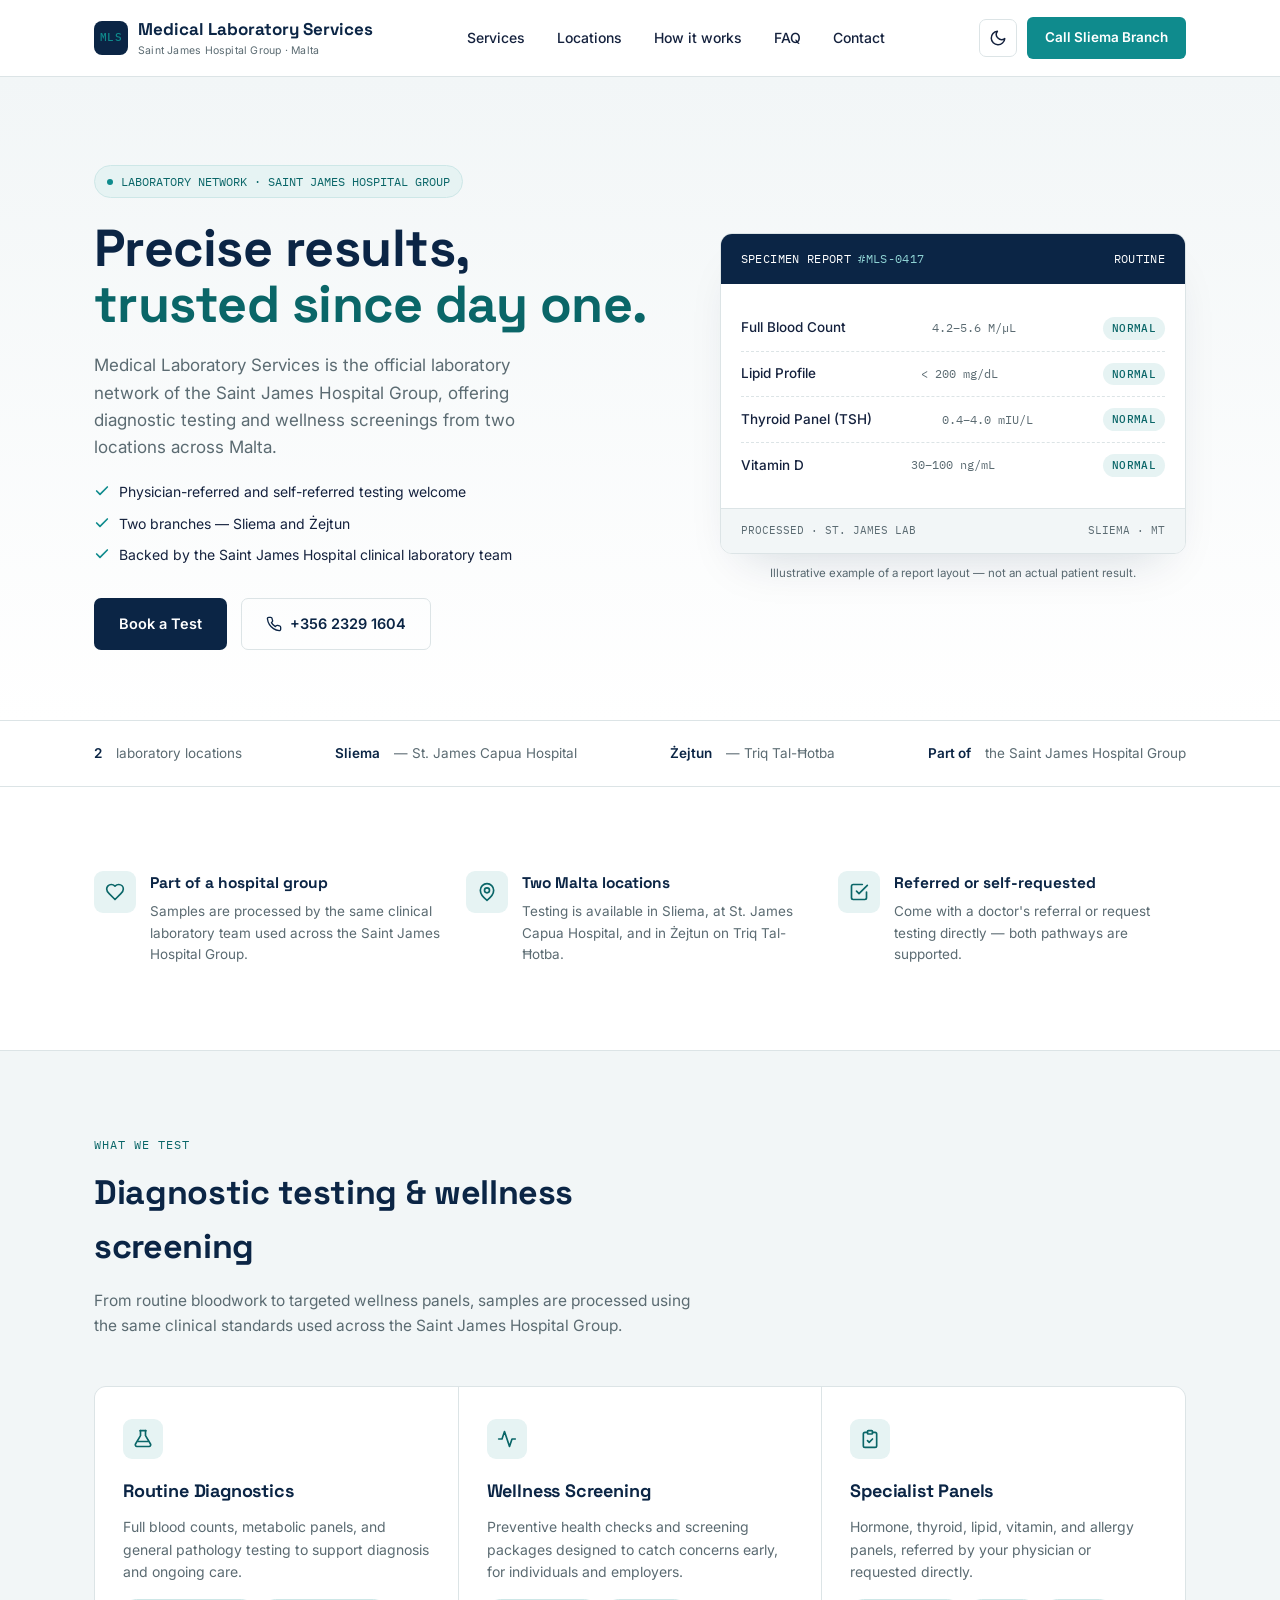
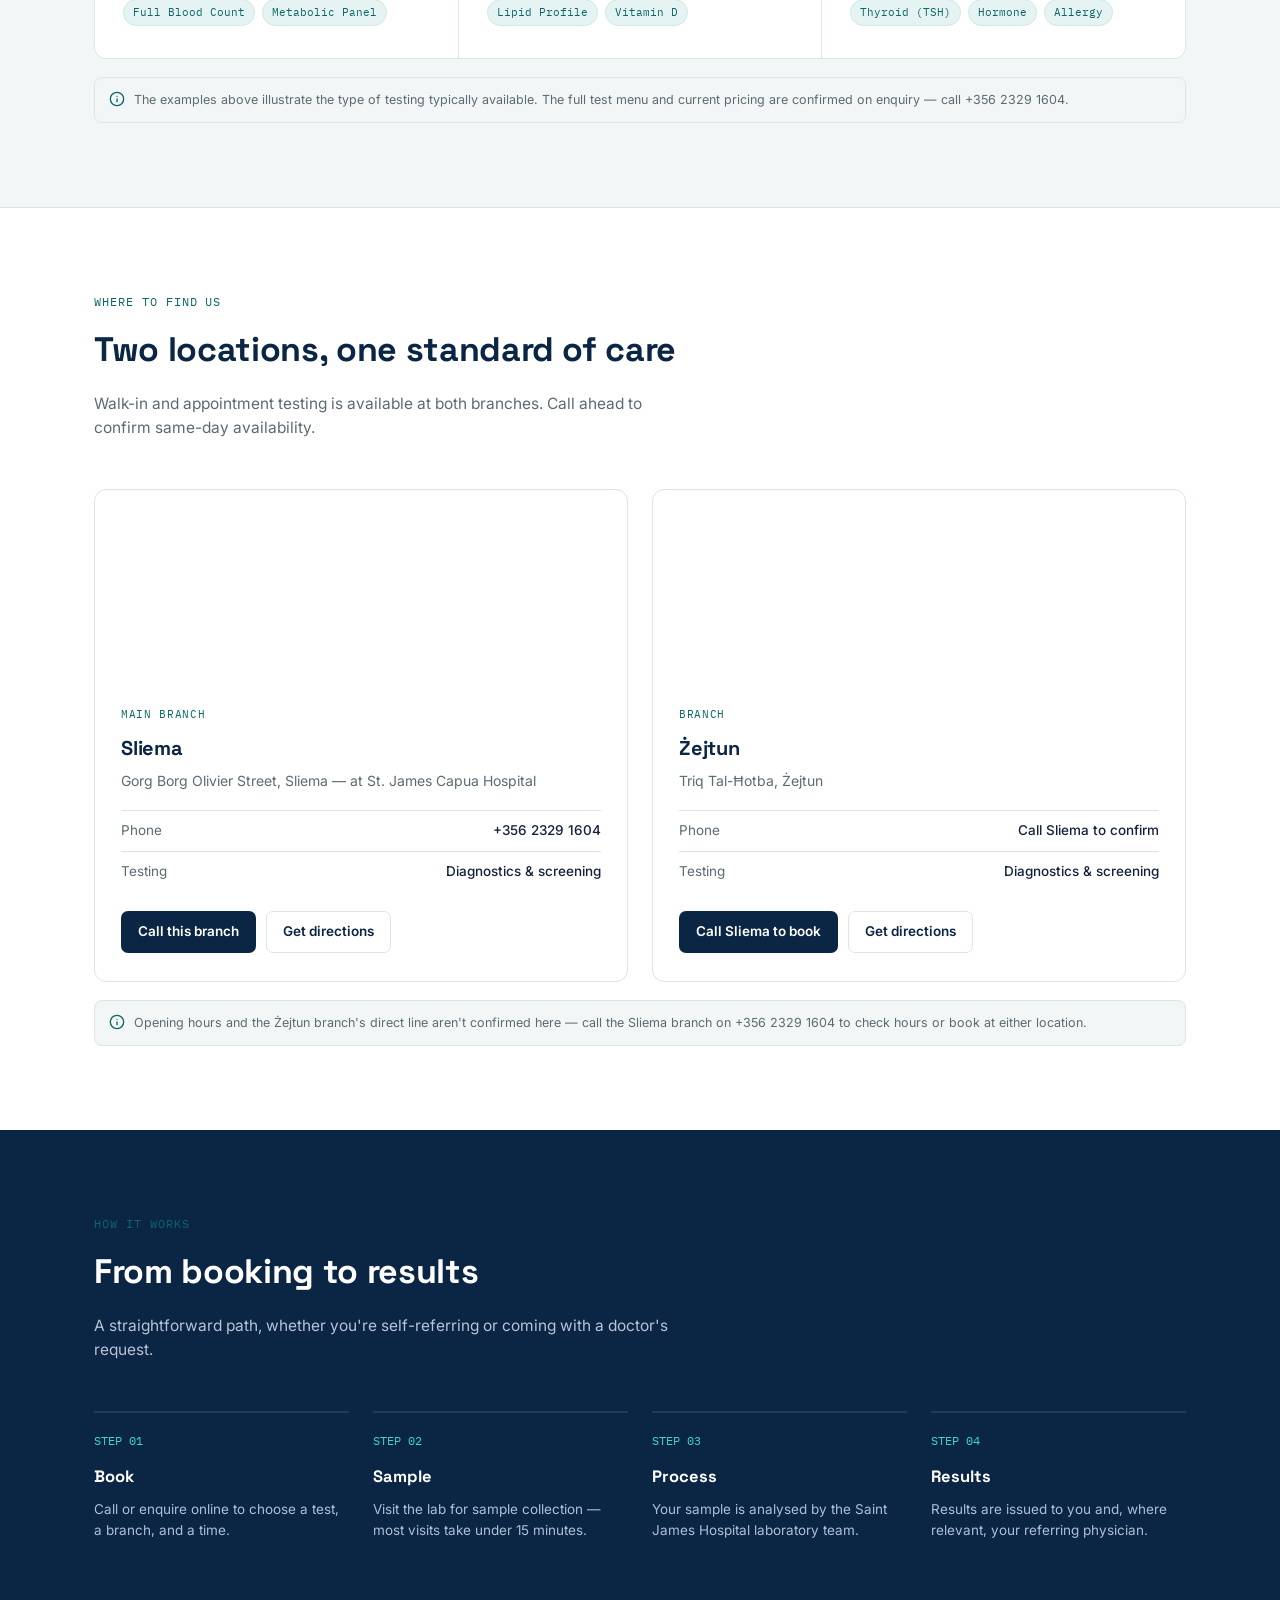
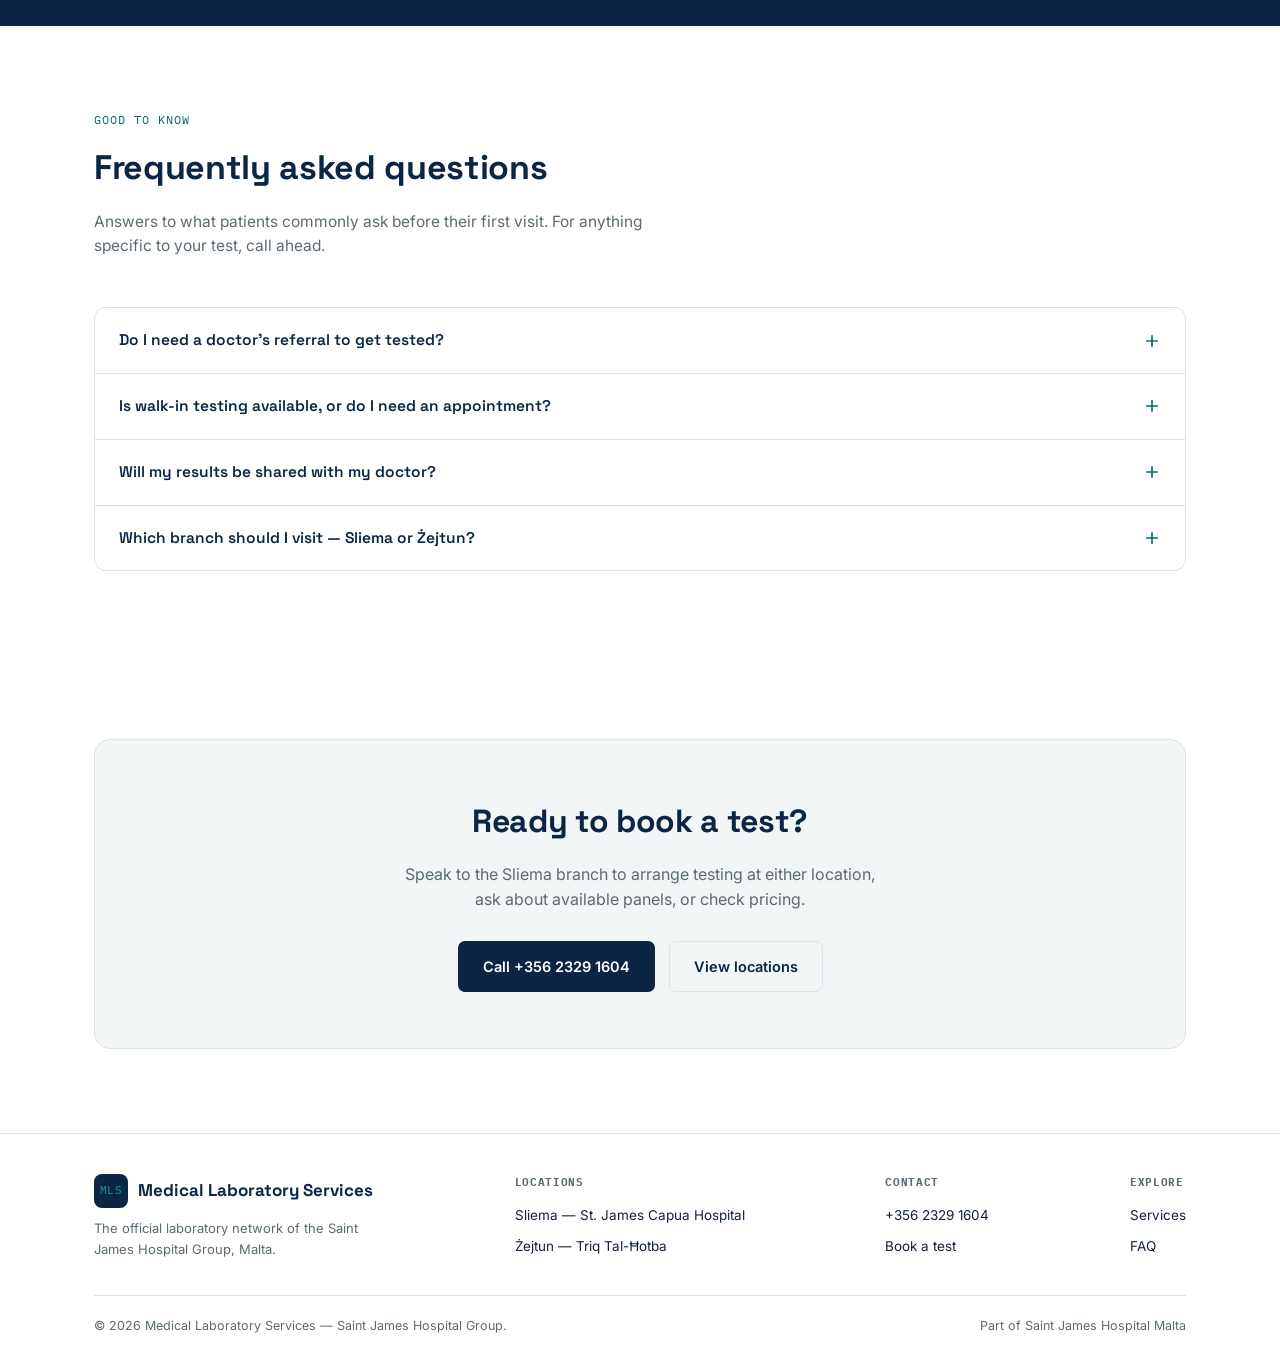
==== medical_laboratory_services.html @ d3aeb289 "Add upgraded Medical Laboratory Services website Builds on the provided design with working mobile n" ====
<!DOCTYPE html>
<html lang="en">
<head>
<meta charset="UTF-8">
<meta name="viewport" content="width=device-width, initial-scale=1.0">
<title>Medical Laboratory Services | Saint James Hospital Group, Malta</title>
<meta name="description" content="Medical Laboratory Services is the official laboratory network of the Saint James Hospital Group, offering diagnostic testing and wellness screening in Sliema and Żejtun, Malta.">
<meta name="theme-color" content="#0B2545" media="(prefers-color-scheme: light)">
<meta name="theme-color" content="#0B1220" media="(prefers-color-scheme: dark)">
<meta property="og:type" content="website">
<meta property="og:site_name" content="Medical Laboratory Services">
<meta property="og:title" content="Medical Laboratory Services | Saint James Hospital Group, Malta">
<meta property="og:description" content="Diagnostic testing and wellness screening from two locations across Malta — Sliema and Żejtun.">
<meta property="og:locale" content="en_MT">
<link rel="icon" href="data:image/svg+xml,%3Csvg xmlns='http://www.w3.org/2000/svg' viewBox='0 0 34 34'%3E%3Crect width='34' height='34' rx='8' fill='%230B2545'/%3E%3Ctext x='17' y='22' font-family='monospace' font-size='11' fill='%230F8B8D' text-anchor='middle'%3EMLS%3C/text%3E%3C/svg%3E">
<link rel="preconnect" href="https://fonts.googleapis.com">
<link rel="preconnect" href="https://fonts.gstatic.com" crossorigin>
<link href="https://fonts.googleapis.com/css2?family=Space+Grotesk:wght@400;500;600;700&family=Inter:wght@400;500;600&family=IBM+Plex+Mono:wght@400;500&display=swap" rel="stylesheet">
<script type="application/ld+json">
{
  "@context": "https://schema.org",
  "@type": "MedicalOrganization",
  "name": "Medical Laboratory Services",
  "parentOrganization": {
    "@type": "Hospital",
    "name": "Saint James Hospital Group"
  },
  "areaServed": "Malta",
  "department": [
    {
      "@type": "MedicalOrganization",
      "name": "Medical Laboratory Services — Sliema",
      "telephone": "+356 2329 1604",
      "address": {
        "@type": "PostalAddress",
        "streetAddress": "Gorg Borg Olivier Street",
        "addressLocality": "Sliema",
        "addressCountry": "MT"
      }
    },
    {
      "@type": "MedicalOrganization",
      "name": "Medical Laboratory Services — Żejtun",
      "address": {
        "@type": "PostalAddress",
        "streetAddress": "Triq Tal-Ħotba",
        "addressLocality": "Żejtun",
        "addressCountry": "MT"
      }
    }
  ]
}
</script>
<style>
  :root{
    --navy-bg:#0B2545;
    --on-navy:#FFFFFF;
    --heading:#0B2545;
    --ink:#14213D;
    --teal:#0F8B8D;
    --teal-dark:#0A6668;
    --paper:#FFFFFF;
    --mist:#F2F6F7;
    --line:#DCE4E6;
    --muted:#5B6B72;
    --chip-bg:#E6F3F3;
    --chip-border:#CDE7E7;
    --shadow:0 24px 48px -24px rgba(11,37,69,0.18);
  }
  @media (prefers-color-scheme: dark){
    :root:not([data-theme="light"]){
      --heading:#EAF2FF;
      --ink:#DCE6F2;
      --paper:#0B1220;
      --mist:#101A2C;
      --line:#243252;
      --muted:#96A8C4;
      --teal:#3FD6D0;
      --teal-dark:#6BE6E1;
      --chip-bg:#13293A;
      --chip-border:#1E4351;
      --shadow:0 24px 48px -24px rgba(0,0,0,0.6);
    }
  }
  :root[data-theme="dark"]{
    --heading:#EAF2FF;
    --ink:#DCE6F2;
    --paper:#0B1220;
    --mist:#101A2C;
    --line:#243252;
    --muted:#96A8C4;
    --teal:#3FD6D0;
    --teal-dark:#6BE6E1;
    --chip-bg:#13293A;
    --chip-border:#1E4351;
    --shadow:0 24px 48px -24px rgba(0,0,0,0.6);
  }
  :root[data-theme="light"]{
    --heading:#0B2545;
    --ink:#14213D;
    --paper:#FFFFFF;
    --mist:#F2F6F7;
    --line:#DCE4E6;
    --muted:#5B6B72;
    --chip-bg:#E6F3F3;
    --chip-border:#CDE7E7;
    --shadow:0 24px 48px -24px rgba(11,37,69,0.18);
  }
  *{box-sizing:border-box; margin:0; padding:0;}
  html{scroll-behavior:smooth;}
  body{
    font-family:'Inter', sans-serif;
    color:var(--ink);
    background:var(--paper);
    line-height:1.6;
    -webkit-font-smoothing:antialiased;
    transition:background 0.25s ease, color 0.25s ease;
  }
  h1,h2,h3{
    font-family:'Space Grotesk', sans-serif;
    color:var(--heading);
    letter-spacing:-0.01em;
  }
  .mono{ font-family:'IBM Plex Mono', monospace; }
  a{color:inherit; text-decoration:none;}
  .wrap{max-width:1140px; margin:0 auto; padding:0 24px;}
  svg{display:block;}

  .skip-link{
    position:absolute; left:12px; top:-60px;
    background:var(--navy-bg); color:#fff;
    padding:10px 16px; border-radius:6px; font-size:13.5px; font-weight:600;
    z-index:100; transition:top 0.2s ease;
  }
  .skip-link:focus{ top:12px; }

  a:focus-visible, button:focus-visible, summary:focus-visible{
    outline:2px solid var(--teal);
    outline-offset:3px;
  }

  /* ---------- HEADER ---------- */
  header{
    position:sticky; top:0; z-index:50;
    background:rgba(255,255,255,0.92);
    backdrop-filter:blur(8px);
    border-bottom:1px solid var(--line);
  }
  :root[data-theme="dark"] header{ background:rgba(11,18,32,0.86); }
  @media (prefers-color-scheme: dark){
    :root:not([data-theme="light"]) header{ background:rgba(11,18,32,0.86); }
  }
  .nav{
    display:flex; align-items:center; justify-content:space-between;
    padding:16px 24px;
    gap:16px;
  }
  .brand{
    display:flex; align-items:center; gap:10px;
    font-family:'Space Grotesk', sans-serif;
    font-weight:700; font-size:17px; color:var(--heading);
  }
  .brand .mark{
    width:34px; height:34px; border-radius:8px;
    background:var(--navy-bg);
    display:flex; align-items:center; justify-content:center;
    color:var(--teal); font-family:'IBM Plex Mono', monospace;
    font-size:11px; font-weight:500; letter-spacing:0.02em;
    flex-shrink:0;
  }
  .brand small{
    display:block; font-family:'Inter'; font-weight:400; font-size:10.5px; color:var(--muted); letter-spacing:0.02em;
  }
  nav.primary-nav ul{
    display:flex; gap:32px; list-style:none;
  }
  nav.primary-nav a{
    font-size:14px; font-weight:500; color:var(--ink);
    position:relative; padding-bottom:4px;
  }
  nav.primary-nav a:hover, nav.primary-nav a[aria-current="true"]{color:var(--teal-dark);}
  .nav-actions{ display:flex; align-items:center; gap:10px; }
  .nav-cta{
    background:var(--teal); color:#fff !important; font-size:13.5px; font-weight:600;
    padding:10px 18px; border-radius:6px; white-space:nowrap;
  }
  .nav-cta:hover{background:var(--teal-dark);}
  .icon-btn{
    background:none; border:1px solid var(--line); border-radius:7px;
    width:38px; height:38px; display:flex; align-items:center; justify-content:center;
    cursor:pointer; color:var(--ink); flex-shrink:0;
  }
  .icon-btn:hover{ border-color:var(--teal); color:var(--teal-dark); }
  .theme-toggle .sun{display:none;}
  :root[data-theme="dark"] .theme-toggle .sun{display:block;}
  :root[data-theme="dark"] .theme-toggle .moon{display:none;}
  @media (prefers-color-scheme: dark){
    :root:not([data-theme="light"]) .theme-toggle .sun{display:block;}
    :root:not([data-theme="light"]) .theme-toggle .moon{display:none;}
  }
  .menu-toggle{display:none;}

  @media (max-width: 860px){
    nav.primary-nav{
      display:block; position:fixed; inset:64px 0 auto 0;
      background:var(--paper); border-bottom:1px solid var(--line);
      max-height:0; overflow:hidden; transition:max-height 0.3s ease;
      box-shadow:0 16px 32px -20px rgba(11,37,69,0.25);
    }
    nav.primary-nav.open{max-height:320px;}
    nav.primary-nav ul{flex-direction:column; gap:0; padding:8px 24px 18px;}
    nav.primary-nav li{border-top:1px solid var(--line);}
    nav.primary-nav a{display:block; padding:14px 2px;}
    .menu-toggle{display:flex;}
    .nav-cta{display:none;}
  }

  /* ---------- HERO ---------- */
  .hero{
    padding:88px 0 70px;
    background:linear-gradient(180deg, var(--mist) 0%, var(--paper) 100%);
    border-bottom:1px solid var(--line);
    position:relative;
    overflow:hidden;
  }
  .hero-grid{
    display:grid; grid-template-columns:1.1fr 0.9fr; gap:56px; align-items:center;
  }
  @media (max-width:900px){ .hero-grid{grid-template-columns:1fr;} }

  .eyebrow{
    display:inline-flex; align-items:center; gap:8px;
    font-family:'IBM Plex Mono', monospace;
    font-size:12px; color:var(--teal-dark);
    background:var(--chip-bg); border:1px solid var(--chip-border);
    padding:6px 12px; border-radius:999px;
    margin-bottom:22px;
  }
  .eyebrow .dot{width:6px; height:6px; border-radius:50%; background:var(--teal); display:inline-block;}

  .hero h1{
    font-size:clamp(34px, 4.4vw, 52px);
    line-height:1.08;
    font-weight:700;
    margin-bottom:20px;
  }
  .hero h1 span{color:var(--teal-dark);}
  .hero p.lead{
    font-size:17px; color:var(--muted); max-width:480px; margin-bottom:20px;
  }
  .hero-points{ list-style:none; margin-bottom:32px; display:flex; flex-direction:column; gap:9px; }
  .hero-points li{ display:flex; align-items:flex-start; gap:9px; font-size:14px; color:var(--ink); }
  .hero-points svg{ flex-shrink:0; margin-top:2px; color:var(--teal); }
  .hero-actions{display:flex; gap:14px; flex-wrap:wrap;}
  .btn{
    display:inline-flex; align-items:center; gap:8px;
    padding:13px 24px; border-radius:7px; font-size:14.5px; font-weight:600;
    border:1px solid transparent; cursor:pointer;
    font-family:inherit;
  }
  .btn-primary{background:var(--navy-bg); color:#fff;}
  .btn-primary:hover{background:#0a1c37;}
  .btn-ghost{background:transparent; color:var(--heading); border-color:var(--line);}
  .btn-ghost:hover{border-color:var(--teal);}
  .btn-sm{ padding:9px 16px; font-size:13.5px; }

  /* Signature element: the requisition panel */
  .panel{
    background:var(--paper);
    border:1px solid var(--line);
    border-radius:12px;
    box-shadow:var(--shadow);
    overflow:hidden;
  }
  .panel-head{
    background:var(--navy-bg);
    color:#fff;
    padding:16px 20px;
    display:flex; justify-content:space-between; align-items:center;
    font-family:'IBM Plex Mono', monospace;
    font-size:11.5px;
    letter-spacing:0.03em;
  }
  .panel-head span.id{color:#8FD3D4;}
  .panel-body{padding:22px 20px 20px;}
  .panel-row{
    display:flex; justify-content:space-between; align-items:center;
    padding:11px 0; border-bottom:1px dashed var(--line);
    font-size:13.5px; gap:10px;
  }
  .panel-row:last-child{border-bottom:none;}
  .panel-row .name{color:var(--ink); font-weight:500;}
  .panel-row .range{font-family:'IBM Plex Mono', monospace; font-size:11.5px; color:var(--muted); white-space:nowrap;}
  .status{
    font-family:'IBM Plex Mono', monospace;
    font-size:10.5px; font-weight:500;
    padding:3px 9px; border-radius:999px;
    background:var(--chip-bg); color:var(--teal-dark);
    letter-spacing:0.03em; white-space:nowrap;
  }
  .panel-foot{
    background:var(--mist);
    padding:13px 20px;
    font-family:'IBM Plex Mono', monospace;
    font-size:11px; color:var(--muted);
    display:flex; justify-content:space-between;
    border-top:1px solid var(--line);
  }
  .panel-caption{
    text-align:center; font-size:11.5px; color:var(--muted); margin-top:10px;
  }

  /* ---------- STRIP ---------- */
  .strip{
    border-bottom:1px solid var(--line);
    padding:22px 0;
  }
  .strip .wrap{
    display:flex; justify-content:space-between; flex-wrap:wrap; gap:18px;
  }
  .strip-item{
    display:flex; align-items:center; gap:10px;
    font-size:13.5px; color:var(--muted);
  }
  .strip-item strong{color:var(--heading); font-weight:600;}

  /* ---------- SECTION shared ---------- */
  section{padding:84px 0;}
  .section-head{
    max-width:600px; margin-bottom:48px;
  }
  .section-head .kicker{
    font-family:'IBM Plex Mono', monospace;
    font-size:12px; color:var(--teal-dark);
    text-transform:uppercase; letter-spacing:0.08em;
    margin-bottom:12px; display:block;
  }
  .section-head h2{
    font-size:clamp(26px, 3vw, 34px);
    margin-bottom:14px;
  }
  .section-head p{color:var(--muted); font-size:15.5px;}

  /* ---------- TRUST BAND ---------- */
  .trust{ background:var(--paper); }
  .trust-grid{
    display:grid; grid-template-columns:repeat(3,1fr); gap:24px;
  }
  @media (max-width:820px){ .trust-grid{grid-template-columns:1fr;} }
  .trust-card{ display:flex; gap:14px; align-items:flex-start; }
  .trust-card .ico{
    width:42px; height:42px; border-radius:9px; background:var(--chip-bg);
    display:flex; align-items:center; justify-content:center; color:var(--teal-dark); flex-shrink:0;
  }
  .trust-card h4{ font-family:'Space Grotesk'; font-size:15.5px; margin-bottom:5px; color:var(--heading); }
  .trust-card p{ font-size:13.5px; color:var(--muted); }

  /* ---------- SERVICES ---------- */
  .services{background:var(--mist); border-top:1px solid var(--line); border-bottom:1px solid var(--line);}
  .service-grid{
    display:grid; grid-template-columns:repeat(3, 1fr); gap:1px;
    background:var(--line);
    border:1px solid var(--line);
    border-radius:12px;
    overflow:hidden;
  }
  @media (max-width:820px){ .service-grid{grid-template-columns:1fr;} }
  .service-card{
    background:var(--paper); padding:32px 28px;
  }
  .service-card .ico{
    width:40px; height:40px; border-radius:9px; background:var(--chip-bg);
    display:flex; align-items:center; justify-content:center; color:var(--teal-dark);
    margin-bottom:18px;
  }
  .service-card h3{font-size:18px; margin-bottom:10px;}
  .service-card p{font-size:14px; color:var(--muted); margin-bottom:16px;}
  .chip-row{ display:flex; flex-wrap:wrap; gap:7px; }
  .chip{
    font-family:'IBM Plex Mono', monospace; font-size:10.5px; color:var(--teal-dark);
    background:var(--chip-bg); border:1px solid var(--chip-border);
    padding:4px 9px; border-radius:999px;
  }

  /* ---------- LOCATIONS ---------- */
  .loc-grid{
    display:grid; grid-template-columns:1fr 1fr; gap:24px;
  }
  @media (max-width:820px){ .loc-grid{grid-template-columns:1fr;} }
  .loc-card{
    border:1px solid var(--line); border-radius:12px; overflow:hidden;
    display:flex; flex-direction:column; background:var(--paper);
  }
  .loc-map{
    height:190px; border:0; width:100%; display:block;
    filter:grayscale(0.15) contrast(1.02);
  }
  :root[data-theme="dark"] .loc-map{ filter:grayscale(0.3) invert(0.92) contrast(0.9) hue-rotate(180deg); }
  @media (prefers-color-scheme: dark){
    :root:not([data-theme="light"]) .loc-map{ filter:grayscale(0.3) invert(0.92) contrast(0.9) hue-rotate(180deg); }
  }
  .loc-body{padding:26px 26px 28px; flex:1; display:flex; flex-direction:column;}
  .loc-tag{
    font-family:'IBM Plex Mono', monospace; font-size:11px; color:var(--teal-dark);
    text-transform:uppercase; letter-spacing:0.06em; margin-bottom:8px; display:block;
  }
  .loc-body h3{font-size:20px; margin-bottom:6px;}
  .loc-body .addr{color:var(--muted); font-size:14px; margin-bottom:18px;}
  .loc-detail{
    display:flex; justify-content:space-between; padding:9px 0;
    border-top:1px solid var(--line); font-size:13.5px; gap:10px;
  }
  .loc-detail span:first-child{color:var(--muted); white-space:nowrap;}
  .loc-detail span:last-child{font-weight:500; color:var(--ink); text-align:right;}
  .loc-actions{ margin-top:20px; display:flex; gap:10px; flex-wrap:wrap; }

  .note{
    margin-top:18px; font-size:12.5px; color:var(--muted);
    background:var(--mist); border:1px solid var(--line); border-radius:8px; padding:12px 14px;
    display:flex; gap:9px; align-items:flex-start;
  }
  .note svg{ flex-shrink:0; margin-top:1px; color:var(--teal-dark); }

  /* ---------- PROCESS ---------- */
  .process{background:var(--navy-bg); color:#fff;}
  .process .section-head h2{color:#fff;}
  .process .section-head p{color:#B7C4D6;}
  .process-list{
    display:grid; grid-template-columns:repeat(4,1fr); gap:24px;
  }
  @media (max-width:900px){ .process-list{grid-template-columns:1fr 1fr;} }
  @media (max-width:560px){ .process-list{grid-template-columns:1fr;} }
  .step{
    border-top:2px solid #1E3A5F;
    padding-top:18px;
  }
  .step .idx{
    font-family:'IBM Plex Mono', monospace; font-size:12px; color:#3FD6D0;
    display:block; margin-bottom:14px;
  }
  .step h4{font-family:'Space Grotesk'; font-size:16.5px; margin-bottom:8px; color:#fff;}
  .step p{font-size:13.5px; color:#AEC0D6;}

  /* ---------- FAQ ---------- */
  .faq-list{ display:flex; flex-direction:column; gap:1px; background:var(--line); border:1px solid var(--line); border-radius:12px; overflow:hidden; }
  .faq-item{ background:var(--paper); }
  .faq-item summary{
    list-style:none; cursor:pointer; padding:20px 24px;
    display:flex; justify-content:space-between; align-items:center; gap:16px;
    font-family:'Space Grotesk'; font-size:15.5px; color:var(--heading); font-weight:600;
  }
  .faq-item summary::-webkit-details-marker{display:none;}
  .faq-item summary .plus{ flex-shrink:0; color:var(--teal-dark); transition:transform 0.2s ease; }
  .faq-item[open] summary .plus{ transform:rotate(45deg); }
  .faq-item .faq-body{ padding:0 24px 22px; color:var(--muted); font-size:14px; max-width:640px; }

  /* ---------- CONTACT / CTA ---------- */
  .cta{ text-align:center; }
  .cta-box{
    background:var(--mist);
    border:1px solid var(--line);
    border-radius:16px;
    padding:56px 40px;
    text-align:center;
  }
  .cta-box h2{font-size:clamp(24px,3vw,32px); margin-bottom:14px;}
  .cta-box p{color:var(--muted); max-width:480px; margin:0 auto 28px;}
  .cta-actions{display:flex; gap:14px; justify-content:center; flex-wrap:wrap;}

  /* ---------- FOOTER ---------- */
  footer{
    border-top:1px solid var(--line);
    padding:40px 0 32px;
  }
  .foot-grid{
    display:flex; justify-content:space-between; flex-wrap:wrap; gap:24px;
    margin-bottom:28px;
  }
  .foot-brand{max-width:280px;}
  .foot-brand .brand{margin-bottom:10px;}
  .foot-brand p{font-size:13px; color:var(--muted);}
  .foot-col h5{
    font-family:'IBM Plex Mono', monospace; font-size:11px; color:var(--muted);
    text-transform:uppercase; letter-spacing:0.06em; margin-bottom:14px;
  }
  .foot-col ul{list-style:none;}
  .foot-col li{margin-bottom:9px; font-size:13.5px;}
  .foot-col a:hover{color:var(--teal-dark);}
  .foot-bottom{
    border-top:1px solid var(--line); padding-top:20px;
    font-size:12.5px; color:var(--muted);
    display:flex; justify-content:space-between; flex-wrap:wrap; gap:10px;
  }

  /* ---------- BACK TO TOP ---------- */
  .to-top{
    position:fixed; right:20px; bottom:20px; z-index:40;
    width:44px; height:44px; border-radius:50%;
    background:var(--navy-bg); color:#fff; border:none; cursor:pointer;
    display:flex; align-items:center; justify-content:center;
    box-shadow:0 12px 24px -8px rgba(11,37,69,0.4);
    opacity:0; visibility:hidden; transform:translateY(8px);
    transition:opacity 0.25s ease, transform 0.25s ease, visibility 0.25s;
  }
  .to-top.show{ opacity:1; visibility:visible; transform:translateY(0); }
  .to-top:hover{ background:var(--teal-dark); }

  /* reveal animation */
  .reveal{
    opacity:0; transform:translateY(14px);
    transition:opacity 0.6s ease, transform 0.6s ease;
  }
  .reveal.in{opacity:1; transform:translateY(0);}
  @media (prefers-reduced-motion: reduce){
    .reveal{opacity:1; transform:none; transition:none;}
    html{scroll-behavior:auto;}
    .to-top{transition:none;}
  }

  @media print{
    header, .to-top, .hero-actions, .cta, footer .foot-bottom span:last-child{ display:none !important; }
    body{ color:#000; background:#fff; }
    section{ padding:24px 0; }
    a[href]:after{ content:" (" attr(href) ")"; font-size:11px; color:#555; }
  }
</style>
</head>
<body>

<a class="skip-link" href="#main">Skip to content</a>

<header>
  <div class="nav wrap">
    <a class="brand" href="#top">
      <div class="mark">MLS</div>
      <div>
        Medical Laboratory Services
        <small>Saint James Hospital Group · Malta</small>
      </div>
    </a>
    <nav class="primary-nav" id="primary-nav" aria-label="Primary">
      <ul>
        <li><a href="#services">Services</a></li>
        <li><a href="#locations">Locations</a></li>
        <li><a href="#process">How it works</a></li>
        <li><a href="#faq">FAQ</a></li>
        <li><a href="#contact">Contact</a></li>
      </ul>
    </nav>
    <div class="nav-actions">
      <button class="icon-btn theme-toggle" id="themeToggle" type="button" aria-label="Toggle dark mode">
        <svg class="moon" width="18" height="18" viewBox="0 0 24 24" fill="none" stroke="currentColor" stroke-width="2" stroke-linecap="round" stroke-linejoin="round"><path d="M21 12.79A9 9 0 1 1 11.21 3 7 7 0 0 0 21 12.79z"/></svg>
        <svg class="sun" width="18" height="18" viewBox="0 0 24 24" fill="none" stroke="currentColor" stroke-width="2" stroke-linecap="round" stroke-linejoin="round"><circle cx="12" cy="12" r="4"/><path d="M12 2v2M12 20v2M4.93 4.93l1.41 1.41M17.66 17.66l1.41 1.41M2 12h2M20 12h2M6.34 17.66l-1.41 1.41M19.07 4.93l-1.41 1.41"/></svg>
      </button>
      <button class="icon-btn menu-toggle" id="menuToggle" type="button" aria-label="Open menu" aria-expanded="false" aria-controls="primary-nav">
        <svg width="18" height="18" viewBox="0 0 24 24" fill="none" stroke="currentColor" stroke-width="2" stroke-linecap="round" stroke-linejoin="round"><path d="M3 6h18M3 12h18M3 18h18"/></svg>
      </button>
      <a class="nav-cta" href="tel:+35623291604">Call Sliema Branch</a>
    </div>
  </div>
</header>

<main id="main">

<section class="hero" id="top">
  <div class="wrap hero-grid">
    <div>
      <div class="eyebrow"><span class="dot"></span> LABORATORY NETWORK · SAINT JAMES HOSPITAL GROUP</div>
      <h1>Precise results, <span>trusted since day one.</span></h1>
      <p class="lead">Medical Laboratory Services is the official laboratory network of the Saint James Hospital Group, offering diagnostic testing and wellness screenings from two locations across Malta.</p>
      <ul class="hero-points">
        <li><svg width="16" height="16" viewBox="0 0 24 24" fill="none" stroke="currentColor" stroke-width="2.5" stroke-linecap="round" stroke-linejoin="round"><polyline points="20 6 9 17 4 12"/></svg> Physician-referred and self-referred testing welcome</li>
        <li><svg width="16" height="16" viewBox="0 0 24 24" fill="none" stroke="currentColor" stroke-width="2.5" stroke-linecap="round" stroke-linejoin="round"><polyline points="20 6 9 17 4 12"/></svg> Two branches — Sliema and Żejtun</li>
        <li><svg width="16" height="16" viewBox="0 0 24 24" fill="none" stroke="currentColor" stroke-width="2.5" stroke-linecap="round" stroke-linejoin="round"><polyline points="20 6 9 17 4 12"/></svg> Backed by the Saint James Hospital clinical laboratory team</li>
      </ul>
      <div class="hero-actions">
        <a class="btn btn-primary" href="#contact">Book a Test</a>
        <a class="btn btn-ghost" href="tel:+35623291604">
          <svg width="16" height="16" viewBox="0 0 24 24" fill="none" stroke="currentColor" stroke-width="2" stroke-linecap="round" stroke-linejoin="round"><path d="M22 16.92v3a2 2 0 0 1-2.18 2 19.79 19.79 0 0 1-8.63-3.07 19.5 19.5 0 0 1-6-6 19.79 19.79 0 0 1-3.07-8.67A2 2 0 0 1 4.11 2h3a2 2 0 0 1 2 1.72c.127.96.361 1.903.7 2.81a2 2 0 0 1-.45 2.11L8.09 9.91a16 16 0 0 0 6 6l1.27-1.27a2 2 0 0 1 2.11-.45c.907.339 1.85.573 2.81.7A2 2 0 0 1 22 16.92z"/></svg>
          +356 2329 1604
        </a>
      </div>
    </div>
    <div>
      <div class="panel reveal">
        <div class="panel-head">
          <span>SPECIMEN REPORT <span class="id">#MLS-0417</span></span>
          <span>ROUTINE</span>
        </div>
        <div class="panel-body">
          <div class="panel-row">
            <span class="name">Full Blood Count</span>
            <span class="range mono">4.2–5.6 M/µL</span>
            <span class="status">NORMAL</span>
          </div>
          <div class="panel-row">
            <span class="name">Lipid Profile</span>
            <span class="range mono">&lt; 200 mg/dL</span>
            <span class="status">NORMAL</span>
          </div>
          <div class="panel-row">
            <span class="name">Thyroid Panel (TSH)</span>
            <span class="range mono">0.4–4.0 mIU/L</span>
            <span class="status">NORMAL</span>
          </div>
          <div class="panel-row">
            <span class="name">Vitamin D</span>
            <span class="range mono">30–100 ng/mL</span>
            <span class="status">NORMAL</span>
          </div>
        </div>
        <div class="panel-foot">
          <span>PROCESSED · ST. JAMES LAB</span>
          <span>SLIEMA · MT</span>
        </div>
      </div>
      <p class="panel-caption">Illustrative example of a report layout — not an actual patient result.</p>
    </div>
  </div>
</section>

<div class="strip">
  <div class="wrap">
    <div class="strip-item"><strong>2</strong>&nbsp;laboratory locations</div>
    <div class="strip-item"><strong>Sliema</strong>&nbsp;— St. James Capua Hospital</div>
    <div class="strip-item"><strong>Żejtun</strong>&nbsp;— Triq Tal-Ħotba</div>
    <div class="strip-item"><strong>Part of</strong>&nbsp;the Saint James Hospital Group</div>
  </div>
</div>

<section class="trust">
  <div class="wrap trust-grid">
    <div class="trust-card reveal">
      <div class="ico"><svg width="20" height="20" viewBox="0 0 24 24" fill="none" stroke="currentColor" stroke-width="2" stroke-linecap="round" stroke-linejoin="round"><path d="M19 14c1.49-1.46 3-3.21 3-5.5A5.5 5.5 0 0 0 16.5 3c-1.76 0-3 .5-4.5 2-1.5-1.5-2.74-2-4.5-2A5.5 5.5 0 0 0 2 8.5c0 2.3 1.5 4.05 3 5.5l7 7Z"/></svg></div>
      <div>
        <h4>Part of a hospital group</h4>
        <p>Samples are processed by the same clinical laboratory team used across the Saint James Hospital Group.</p>
      </div>
    </div>
    <div class="trust-card reveal">
      <div class="ico"><svg width="20" height="20" viewBox="0 0 24 24" fill="none" stroke="currentColor" stroke-width="2" stroke-linecap="round" stroke-linejoin="round"><path d="M20 10c0 6-8 12-8 12s-8-6-8-12a8 8 0 0 1 16 0Z"/><circle cx="12" cy="10" r="3"/></svg></div>
      <div>
        <h4>Two Malta locations</h4>
        <p>Testing is available in Sliema, at St. James Capua Hospital, and in Żejtun on Triq Tal-Ħotba.</p>
      </div>
    </div>
    <div class="trust-card reveal">
      <div class="ico"><svg width="20" height="20" viewBox="0 0 24 24" fill="none" stroke="currentColor" stroke-width="2" stroke-linecap="round" stroke-linejoin="round"><path d="M9 11l3 3L22 4"/><path d="M21 12v7a2 2 0 0 1-2 2H5a2 2 0 0 1-2-2V5a2 2 0 0 1 2-2h11"/></svg></div>
      <div>
        <h4>Referred or self-requested</h4>
        <p>Come with a doctor's referral or request testing directly — both pathways are supported.</p>
      </div>
    </div>
  </div>
</section>

<section id="services" class="services">
  <div class="wrap">
    <div class="section-head reveal">
      <span class="kicker">What we test</span>
      <h2>Diagnostic testing &amp; wellness screening</h2>
      <p>From routine bloodwork to targeted wellness panels, samples are processed using the same clinical standards used across the Saint James Hospital Group.</p>
    </div>
    <div class="service-grid">
      <div class="service-card reveal">
        <div class="ico"><svg width="20" height="20" viewBox="0 0 24 24" fill="none" stroke="currentColor" stroke-width="2" stroke-linecap="round" stroke-linejoin="round"><path d="M9 2v6l-6 10a2 2 0 0 0 1.7 3h14.6a2 2 0 0 0 1.7-3l-6-10V2"/><path d="M8.5 2h7M6 15h12"/></svg></div>
        <h3>Routine Diagnostics</h3>
        <p>Full blood counts, metabolic panels, and general pathology testing to support diagnosis and ongoing care.</p>
        <div class="chip-row">
          <span class="chip">Full Blood Count</span>
          <span class="chip">Metabolic Panel</span>
        </div>
      </div>
      <div class="service-card reveal">
        <div class="ico"><svg width="20" height="20" viewBox="0 0 24 24" fill="none" stroke="currentColor" stroke-width="2" stroke-linecap="round" stroke-linejoin="round"><path d="M22 12h-4l-3 9L9 3l-3 9H2"/></svg></div>
        <h3>Wellness Screening</h3>
        <p>Preventive health checks and screening packages designed to catch concerns early, for individuals and employers.</p>
        <div class="chip-row">
          <span class="chip">Lipid Profile</span>
          <span class="chip">Vitamin D</span>
        </div>
      </div>
      <div class="service-card reveal">
        <div class="ico"><svg width="20" height="20" viewBox="0 0 24 24" fill="none" stroke="currentColor" stroke-width="2" stroke-linecap="round" stroke-linejoin="round"><rect x="9" y="2" width="6" height="4" rx="1"/><path d="M9 4H6a2 2 0 0 0-2 2v14a2 2 0 0 0 2 2h12a2 2 0 0 0 2-2V6a2 2 0 0 0-2-2h-3"/><path d="M9 14l2 2 4-4"/></svg></div>
        <h3>Specialist Panels</h3>
        <p>Hormone, thyroid, lipid, vitamin, and allergy panels, referred by your physician or requested directly.</p>
        <div class="chip-row">
          <span class="chip">Thyroid (TSH)</span>
          <span class="chip">Hormone</span>
          <span class="chip">Allergy</span>
        </div>
      </div>
    </div>
    <div class="note reveal">
      <svg width="16" height="16" viewBox="0 0 24 24" fill="none" stroke="currentColor" stroke-width="2" stroke-linecap="round" stroke-linejoin="round"><circle cx="12" cy="12" r="10"/><path d="M12 16v-4M12 8h.01"/></svg>
      <span>The examples above illustrate the type of testing typically available. The full test menu and current pricing are confirmed on enquiry — call +356 2329 1604.</span>
    </div>
  </div>
</section>

<section id="locations">
  <div class="wrap">
    <div class="section-head reveal">
      <span class="kicker">Where to find us</span>
      <h2>Two locations, one standard of care</h2>
      <p>Walk-in and appointment testing is available at both branches. Call ahead to confirm same-day availability.</p>
    </div>
    <div class="loc-grid">
      <div class="loc-card reveal">
        <iframe class="loc-map" loading="lazy" title="Map of Medical Laboratory Services, Sliema" src="https://www.google.com/maps?q=Gorg+Borg+Olivier+Street,+Sliema,+Malta&output=embed" referrerpolicy="no-referrer-when-downgrade"></iframe>
        <div class="loc-body">
          <span class="loc-tag">Main Branch</span>
          <h3>Sliema</h3>
          <p class="addr">Gorg Borg Olivier Street, Sliema — at St. James Capua Hospital</p>
          <div class="loc-detail"><span>Phone</span><span>+356 2329 1604</span></div>
          <div class="loc-detail"><span>Testing</span><span>Diagnostics &amp; screening</span></div>
          <div class="loc-actions">
            <a class="btn btn-primary btn-sm" href="tel:+35623291604">Call this branch</a>
            <a class="btn btn-ghost btn-sm" href="https://www.google.com/maps/search/?api=1&query=Gorg+Borg+Olivier+Street%2C+Sliema%2C+Malta" target="_blank" rel="noopener">Get directions</a>
          </div>
        </div>
      </div>
      <div class="loc-card reveal">
        <iframe class="loc-map" loading="lazy" title="Map of Medical Laboratory Services, Żejtun" src="https://www.google.com/maps?q=Triq+Tal-Hotba,+Zejtun,+Malta&output=embed" referrerpolicy="no-referrer-when-downgrade"></iframe>
        <div class="loc-body">
          <span class="loc-tag">Branch</span>
          <h3>Żejtun</h3>
          <p class="addr">Triq Tal-Ħotba, Żejtun</p>
          <div class="loc-detail"><span>Phone</span><span>Call Sliema to confirm</span></div>
          <div class="loc-detail"><span>Testing</span><span>Diagnostics &amp; screening</span></div>
          <div class="loc-actions">
            <a class="btn btn-primary btn-sm" href="tel:+35623291604">Call Sliema to book</a>
            <a class="btn btn-ghost btn-sm" href="https://www.google.com/maps/search/?api=1&query=Triq+Tal-Hotba%2C+Zejtun%2C+Malta" target="_blank" rel="noopener">Get directions</a>
          </div>
        </div>
      </div>
    </div>
    <div class="note reveal">
      <svg width="16" height="16" viewBox="0 0 24 24" fill="none" stroke="currentColor" stroke-width="2" stroke-linecap="round" stroke-linejoin="round"><circle cx="12" cy="12" r="10"/><path d="M12 16v-4M12 8h.01"/></svg>
      <span>Opening hours and the Żejtun branch's direct line aren't confirmed here — call the Sliema branch on +356 2329 1604 to check hours or book at either location.</span>
    </div>
  </div>
</section>

<section id="process" class="process">
  <div class="wrap">
    <div class="section-head reveal">
      <span class="kicker">How it works</span>
      <h2>From booking to results</h2>
      <p>A straightforward path, whether you're self-referring or coming with a doctor's request.</p>
    </div>
    <div class="process-list">
      <div class="step reveal">
        <span class="idx">STEP 01</span>
        <h4>Book</h4>
        <p>Call or enquire online to choose a test, a branch, and a time.</p>
      </div>
      <div class="step reveal">
        <span class="idx">STEP 02</span>
        <h4>Sample</h4>
        <p>Visit the lab for sample collection — most visits take under 15 minutes.</p>
      </div>
      <div class="step reveal">
        <span class="idx">STEP 03</span>
        <h4>Process</h4>
        <p>Your sample is analysed by the Saint James Hospital laboratory team.</p>
      </div>
      <div class="step reveal">
        <span class="idx">STEP 04</span>
        <h4>Results</h4>
        <p>Results are issued to you and, where relevant, your referring physician.</p>
      </div>
    </div>
  </div>
</section>

<section id="faq">
  <div class="wrap">
    <div class="section-head reveal">
      <span class="kicker">Good to know</span>
      <h2>Frequently asked questions</h2>
      <p>Answers to what patients commonly ask before their first visit. For anything specific to your test, call ahead.</p>
    </div>
    <div class="faq-list reveal">
      <details class="faq-item">
        <summary>Do I need a doctor's referral to get tested?<span class="plus"><svg width="18" height="18" viewBox="0 0 24 24" fill="none" stroke="currentColor" stroke-width="2.2" stroke-linecap="round"><path d="M12 5v14M5 12h14"/></svg></span></summary>
        <div class="faq-body">No — Medical Laboratory Services accepts both physician-referred and self-requested testing. If you have a referral, bring it with you; otherwise call ahead to discuss which tests are suitable.</div>
      </details>
      <details class="faq-item">
        <summary>Is walk-in testing available, or do I need an appointment?<span class="plus"><svg width="18" height="18" viewBox="0 0 24 24" fill="none" stroke="currentColor" stroke-width="2.2" stroke-linecap="round"><path d="M12 5v14M5 12h14"/></svg></span></summary>
        <div class="faq-body">Both branches accept bookings, and walk-ins may be seen depending on demand. Calling the Sliema branch ahead of time is the best way to confirm same-day availability at either location.</div>
      </details>
      <details class="faq-item">
        <summary>Will my results be shared with my doctor?<span class="plus"><svg width="18" height="18" viewBox="0 0 24 24" fill="none" stroke="currentColor" stroke-width="2.2" stroke-linecap="round"><path d="M12 5v14M5 12h14"/></svg></span></summary>
        <div class="faq-body">Yes. Results are issued to you directly, and where a referring physician is on file, they receive a copy as well.</div>
      </details>
      <details class="faq-item">
        <summary>Which branch should I visit — Sliema or Żejtun?<span class="plus"><svg width="18" height="18" viewBox="0 0 24 24" fill="none" stroke="currentColor" stroke-width="2.2" stroke-linecap="round"><path d="M12 5v14M5 12h14"/></svg></span></summary>
        <div class="faq-body">Both branches offer diagnostics and wellness screening. Sliema is the main branch, based at St. James Capua Hospital; Żejtun is the closer option for patients in the south of Malta. Call +356 2329 1604 if you're unsure which suits you best.</div>
      </details>
    </div>
  </div>
</section>

<section id="contact" class="cta">
  <div class="wrap">
    <div class="cta-box reveal">
      <h2>Ready to book a test?</h2>
      <p>Speak to the Sliema branch to arrange testing at either location, ask about available panels, or check pricing.</p>
      <div class="cta-actions">
        <a class="btn btn-primary" href="tel:+35623291604">Call +356 2329 1604</a>
        <a class="btn btn-ghost" href="#locations">View locations</a>
      </div>
    </div>
  </div>
</section>

</main>

<footer>
  <div class="wrap">
    <div class="foot-grid">
      <div class="foot-brand">
        <div class="brand"><div class="mark">MLS</div><div>Medical Laboratory Services</div></div>
        <p>The official laboratory network of the Saint James Hospital Group, Malta.</p>
      </div>
      <div class="foot-col">
        <h5>Locations</h5>
        <ul>
          <li><a href="#locations">Sliema — St. James Capua Hospital</a></li>
          <li><a href="#locations">Żejtun — Triq Tal-Ħotba</a></li>
        </ul>
      </div>
      <div class="foot-col">
        <h5>Contact</h5>
        <ul>
          <li><a href="tel:+35623291604">+356 2329 1604</a></li>
          <li><a href="#contact">Book a test</a></li>
        </ul>
      </div>
      <div class="foot-col">
        <h5>Explore</h5>
        <ul>
          <li><a href="#services">Services</a></li>
          <li><a href="#faq">FAQ</a></li>
        </ul>
      </div>
    </div>
    <div class="foot-bottom">
      <span>© 2026 Medical Laboratory Services — Saint James Hospital Group.</span>
      <span>Part of Saint James Hospital Malta</span>
    </div>
  </div>
</footer>

<button class="to-top" id="toTop" type="button" aria-label="Back to top">
  <svg width="18" height="18" viewBox="0 0 24 24" fill="none" stroke="currentColor" stroke-width="2.2" stroke-linecap="round" stroke-linejoin="round"><path d="M18 15l-6-6-6 6"/></svg>
</button>

<script>
  // Reveal-on-scroll
  const revealEls = document.querySelectorAll('.reveal');
  const io = new IntersectionObserver((entries)=>{
    entries.forEach(e=>{
      if(e.isIntersecting){ e.target.classList.add('in'); io.unobserve(e.target); }
    });
  }, {threshold:0.15});
  revealEls.forEach(el=>io.observe(el));

  // Mobile menu
  const menuToggle = document.getElementById('menuToggle');
  const primaryNav = document.getElementById('primary-nav');
  function closeMenu(){
    primaryNav.classList.remove('open');
    menuToggle.setAttribute('aria-expanded', 'false');
    menuToggle.setAttribute('aria-label', 'Open menu');
  }
  menuToggle.addEventListener('click', ()=>{
    const isOpen = primaryNav.classList.toggle('open');
    menuToggle.setAttribute('aria-expanded', String(isOpen));
    menuToggle.setAttribute('aria-label', isOpen ? 'Close menu' : 'Open menu');
  });
  primaryNav.querySelectorAll('a').forEach(a=>a.addEventListener('click', closeMenu));
  document.addEventListener('keydown', (e)=>{ if(e.key === 'Escape') closeMenu(); });

  // Theme toggle
  const themeToggle = document.getElementById('themeToggle');
  const root = document.documentElement;
  const stored = localStorage.getItem('mls-theme');
  if(stored) root.setAttribute('data-theme', stored);
  themeToggle.addEventListener('click', ()=>{
    const prefersDark = window.matchMedia('(prefers-color-scheme: dark)').matches;
    const current = root.getAttribute('data-theme') || (prefersDark ? 'dark' : 'light');
    const next = current === 'dark' ? 'light' : 'dark';
    root.setAttribute('data-theme', next);
    localStorage.setItem('mls-theme', next);
  });

  // Back to top
  const toTop = document.getElementById('toTop');
  window.addEventListener('scroll', ()=>{
    toTop.classList.toggle('show', window.scrollY > 500);
  }, {passive:true});
  toTop.addEventListener('click', ()=>{
    window.scrollTo({top:0, behavior: window.matchMedia('(prefers-reduced-motion: reduce)').matches ? 'auto' : 'smooth'});
  });

  // Active nav link on scroll
  const sections = ['services','locations','process','faq','contact'].map(id=>document.getElementById(id)).filter(Boolean);
  const navLinks = Array.from(primaryNav.querySelectorAll('a'));
  const navIo = new IntersectionObserver((entries)=>{
    entries.forEach(entry=>{
      const link = navLinks.find(a=>a.getAttribute('href') === '#'+entry.target.id);
      if(link) link.toggleAttribute('aria-current', entry.isIntersecting);
    });
  }, {rootMargin:'-45% 0px -50% 0px'});
  sections.forEach(s=>navIo.observe(s));
</script>

</body>
</html>
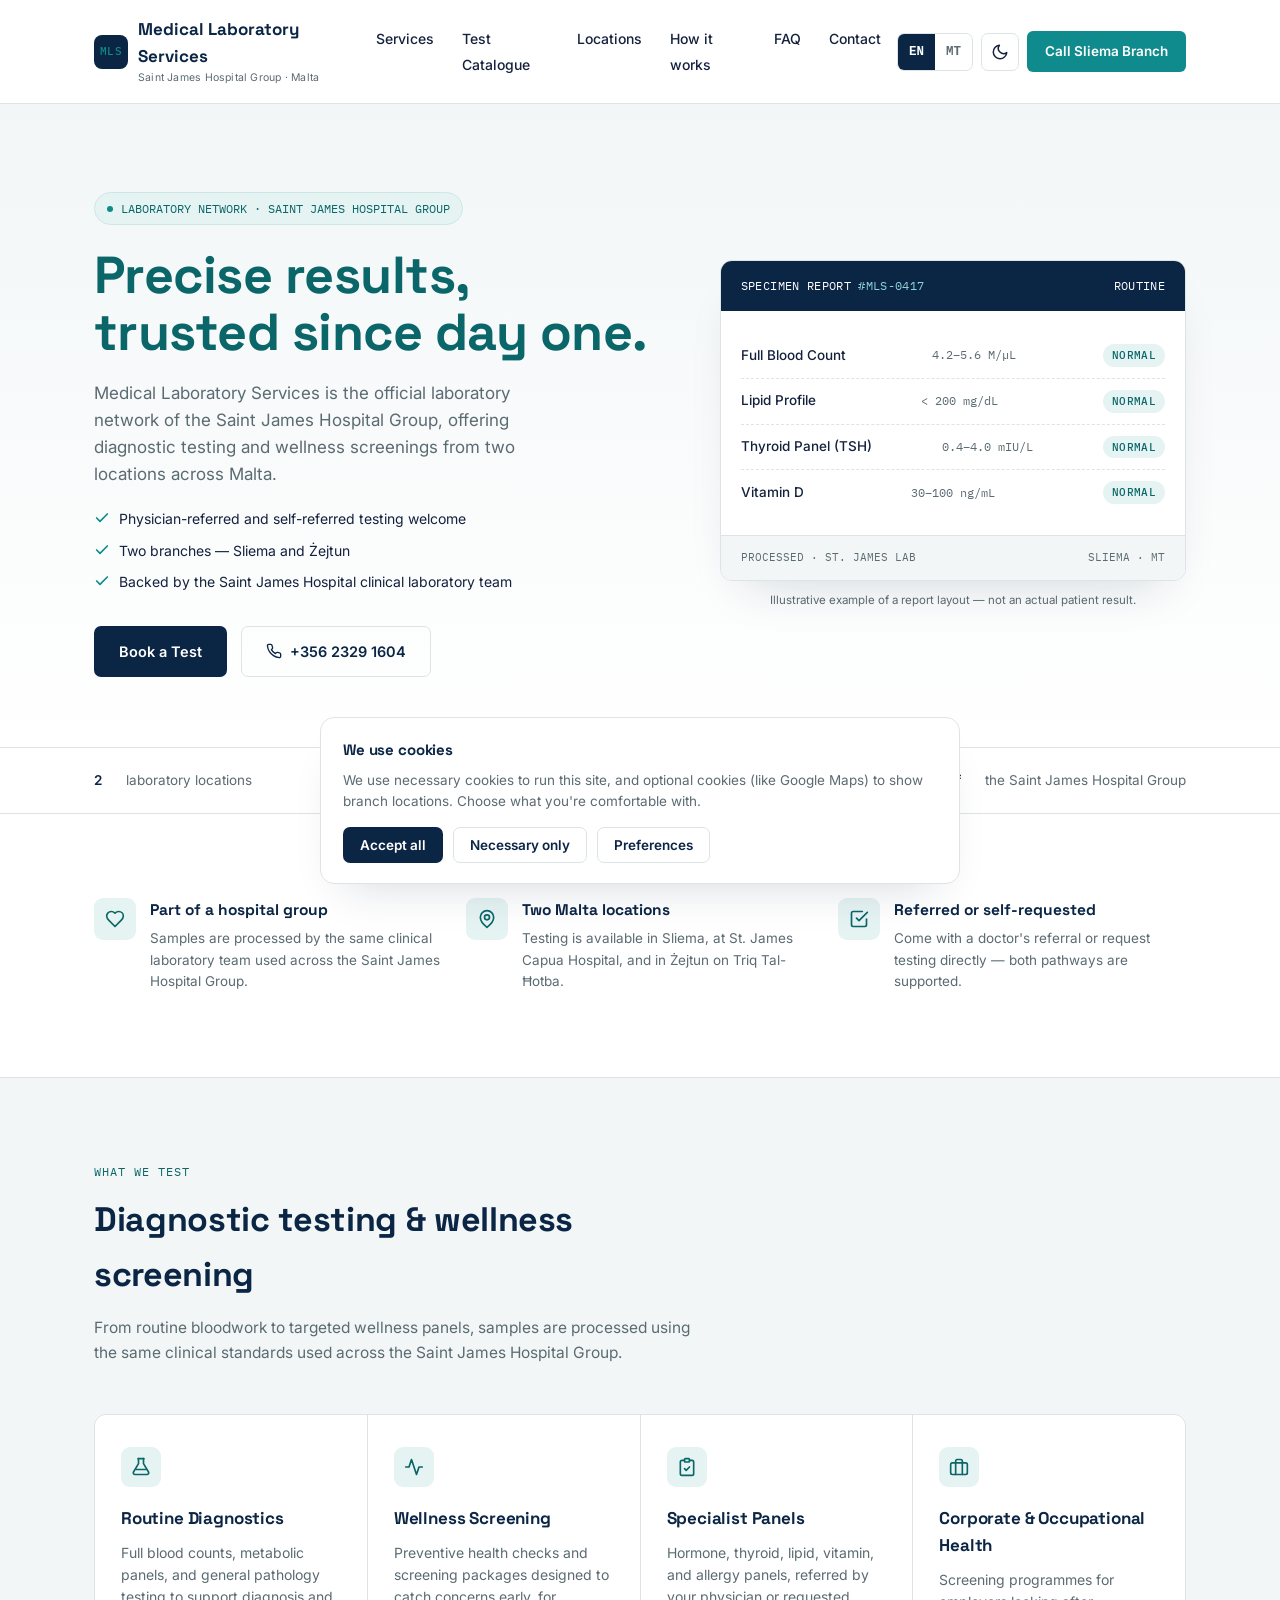
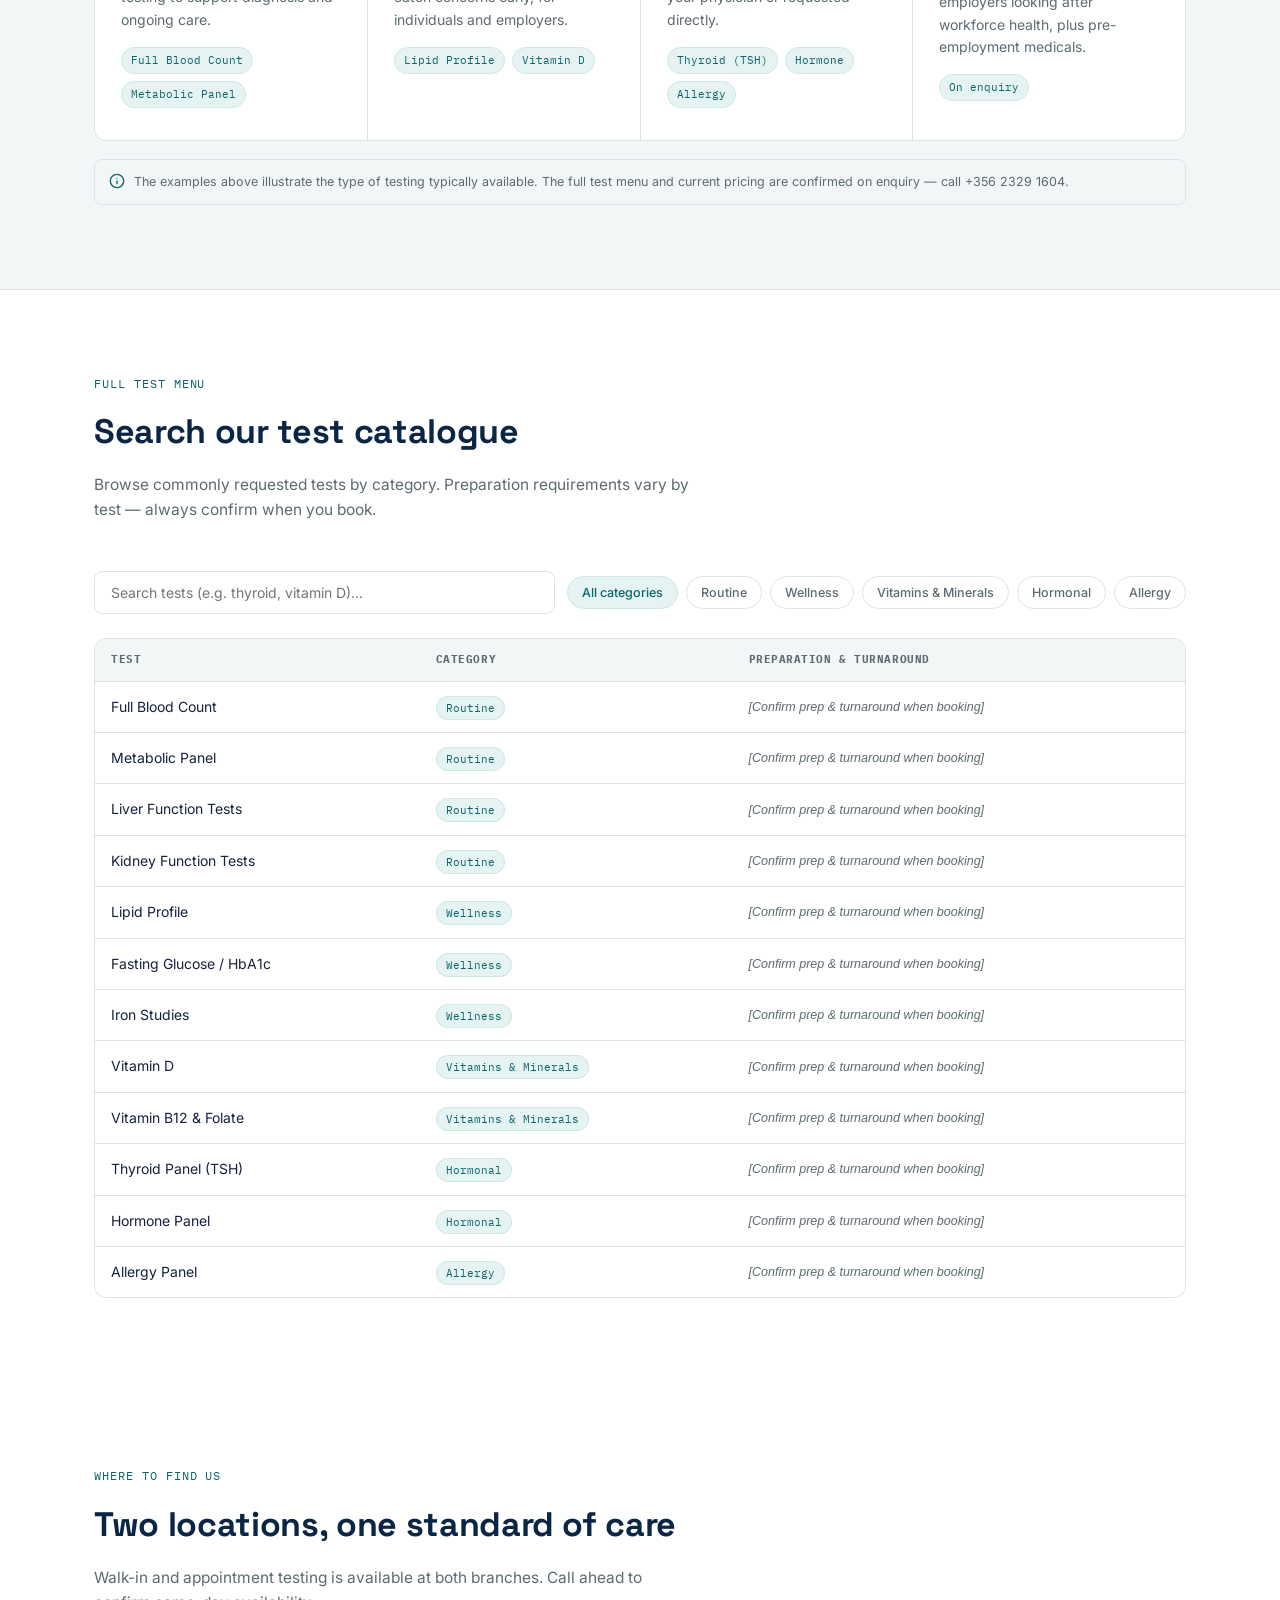
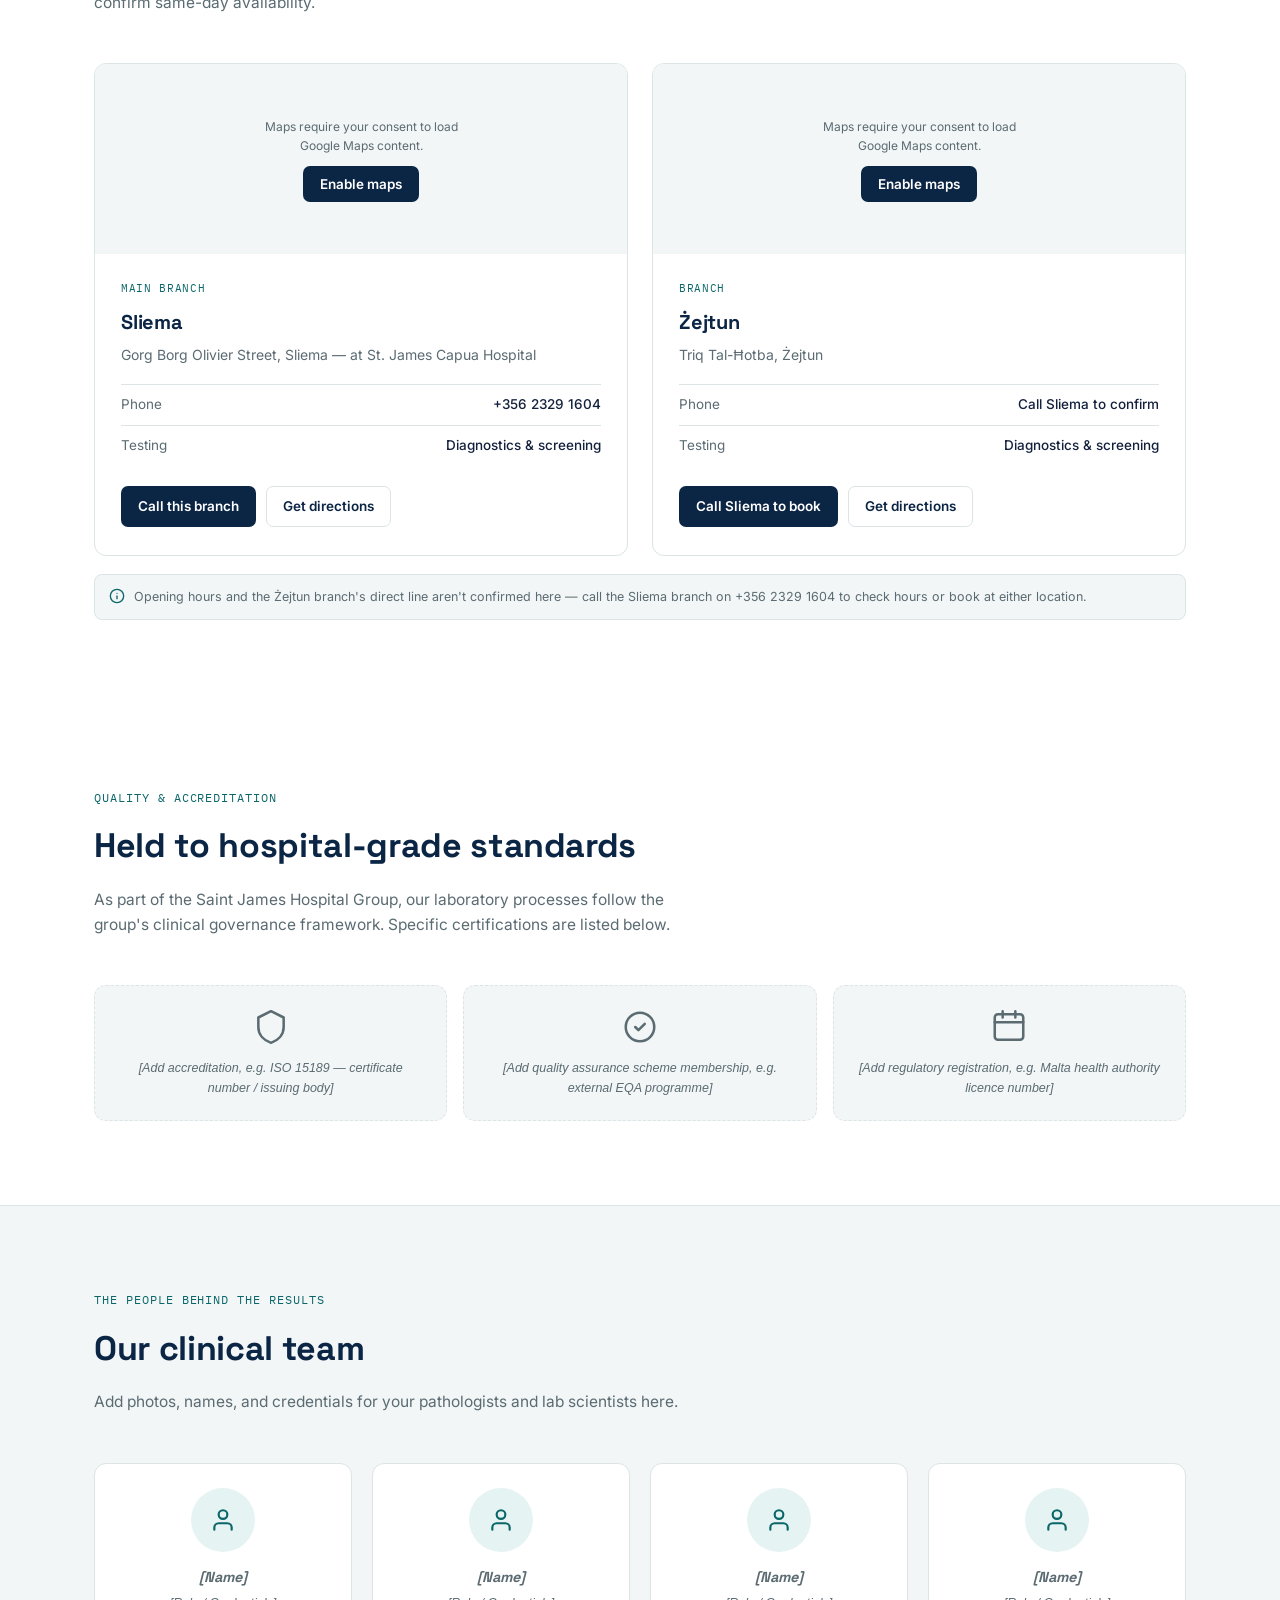
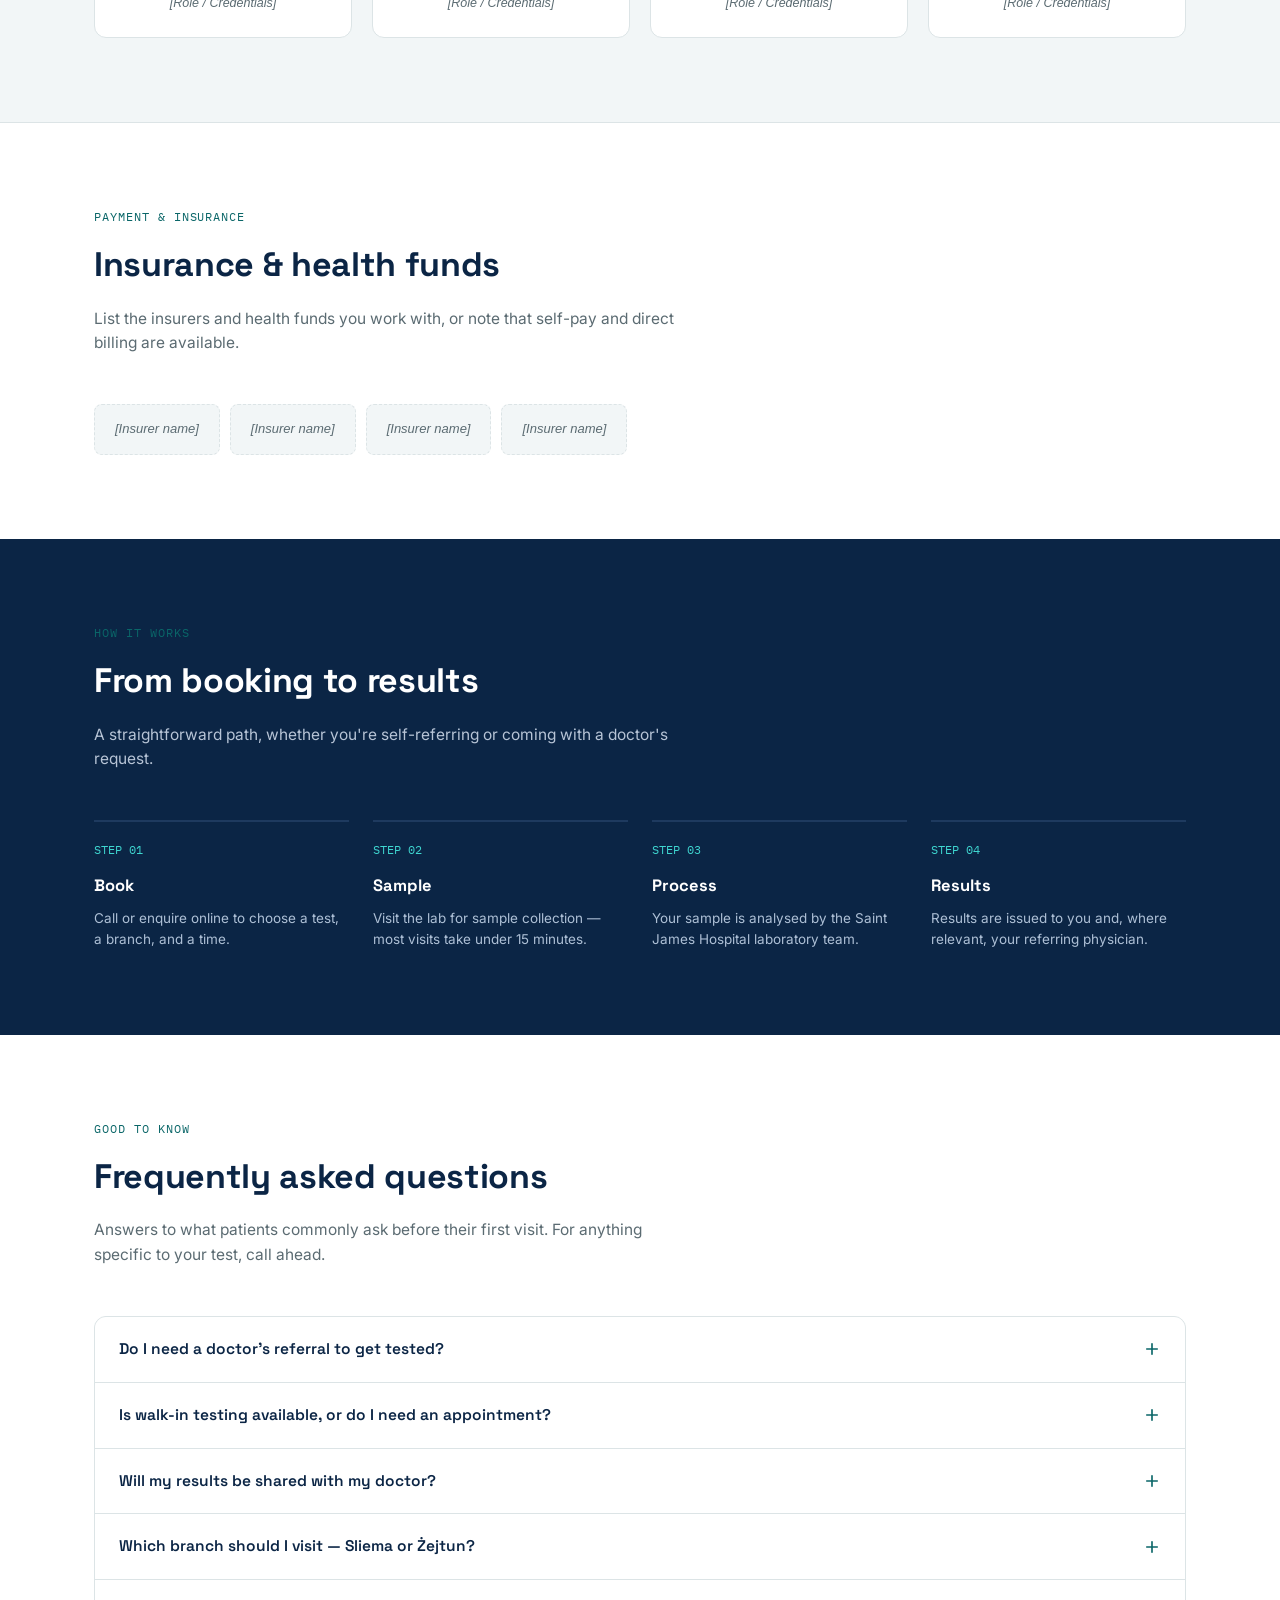
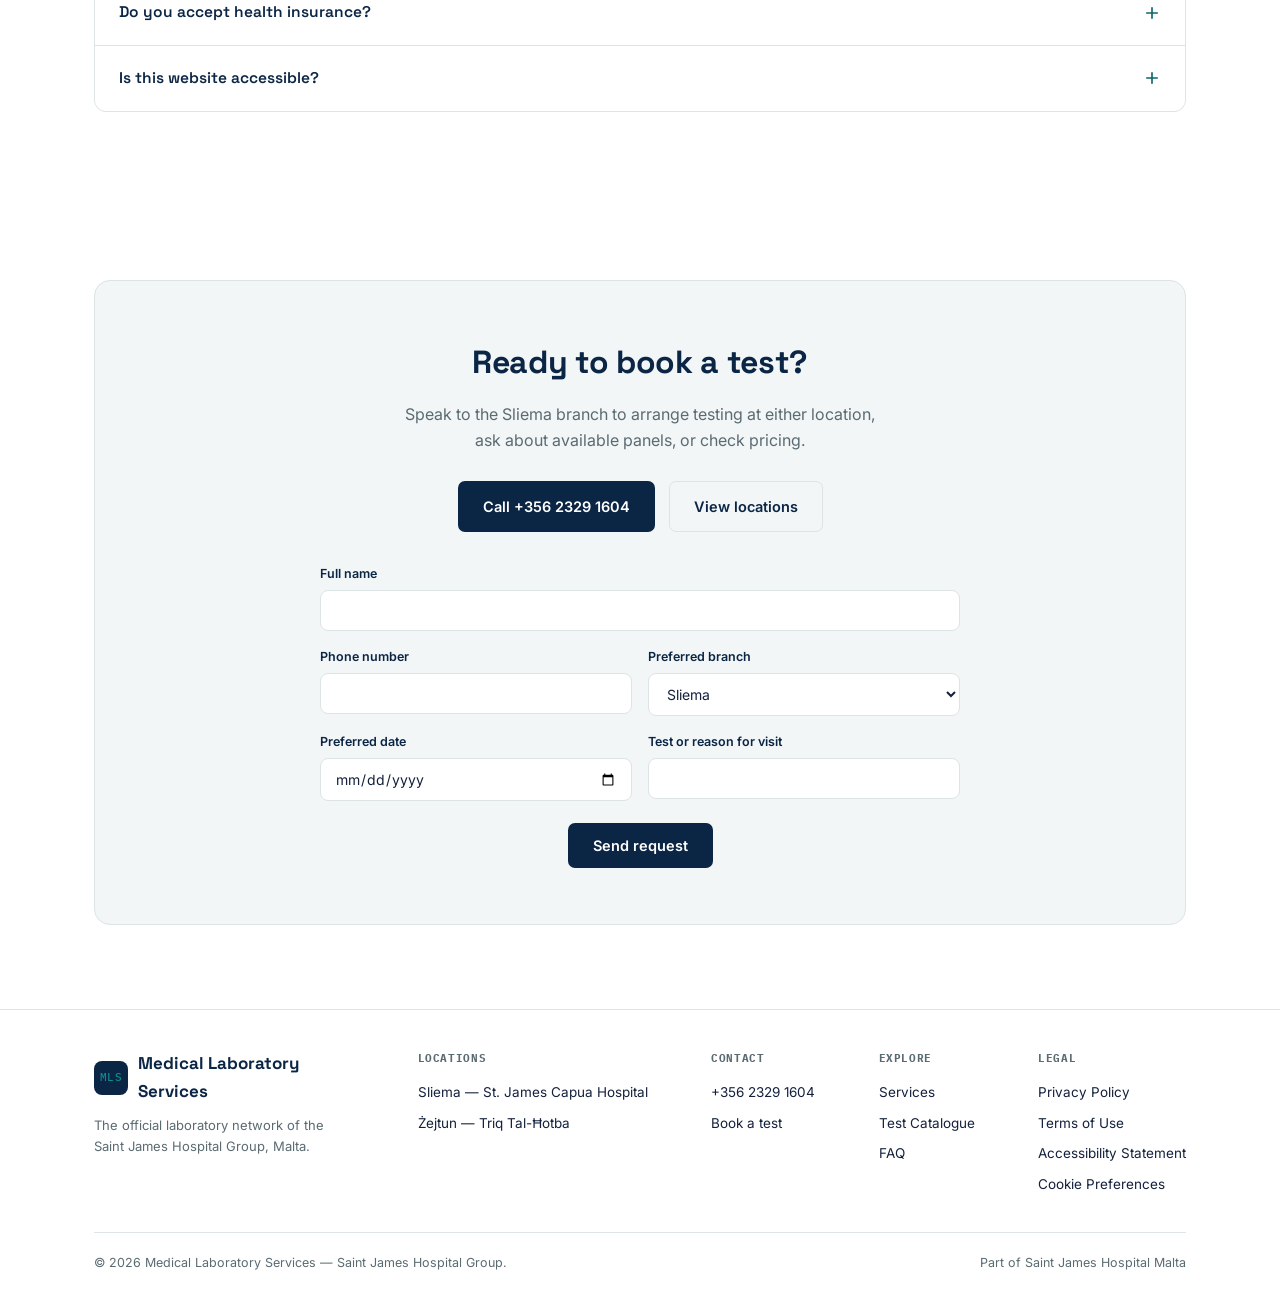
==== commit 1b84dbcf: "Expand into a comprehensive, EN/MT bilingual lab website Adds what a top-tier European medical lab s" ====
--- a/medical_laboratory_services.html
+++ b/medical_laboratory_services.html
@@ -1,5 +1,5 @@
 <!DOCTYPE html>
-<html lang="en">
+<html lang="en" id="htmlRoot">
 <head>
 <meta charset="UTF-8">
 <meta name="viewport" content="width=device-width, initial-scale=1.0">
@@ -21,175 +21,77 @@
   "@context": "https://schema.org",
   "@type": "MedicalOrganization",
   "name": "Medical Laboratory Services",
-  "parentOrganization": {
-    "@type": "Hospital",
-    "name": "Saint James Hospital Group"
-  },
+  "parentOrganization": { "@type": "Hospital", "name": "Saint James Hospital Group" },
   "areaServed": "Malta",
   "department": [
-    {
-      "@type": "MedicalOrganization",
-      "name": "Medical Laboratory Services — Sliema",
-      "telephone": "+356 2329 1604",
-      "address": {
-        "@type": "PostalAddress",
-        "streetAddress": "Gorg Borg Olivier Street",
-        "addressLocality": "Sliema",
-        "addressCountry": "MT"
-      }
-    },
-    {
-      "@type": "MedicalOrganization",
-      "name": "Medical Laboratory Services — Żejtun",
-      "address": {
-        "@type": "PostalAddress",
-        "streetAddress": "Triq Tal-Ħotba",
-        "addressLocality": "Żejtun",
-        "addressCountry": "MT"
-      }
-    }
+    { "@type": "MedicalOrganization", "name": "Medical Laboratory Services — Sliema", "telephone": "+356 2329 1604",
+      "address": { "@type": "PostalAddress", "streetAddress": "Gorg Borg Olivier Street", "addressLocality": "Sliema", "addressCountry": "MT" } },
+    { "@type": "MedicalOrganization", "name": "Medical Laboratory Services — Żejtun",
+      "address": { "@type": "PostalAddress", "streetAddress": "Triq Tal-Ħotba", "addressLocality": "Żejtun", "addressCountry": "MT" } }
+  ]
+}
+</script>
+<script type="application/ld+json">
+{
+  "@context": "https://schema.org",
+  "@type": "FAQPage",
+  "mainEntity": [
+    {"@type":"Question","name":"Do I need a doctor's referral to get tested?","acceptedAnswer":{"@type":"Answer","text":"No — Medical Laboratory Services accepts both physician-referred and self-requested testing."}},
+    {"@type":"Question","name":"Is walk-in testing available, or do I need an appointment?","acceptedAnswer":{"@type":"Answer","text":"Both branches accept bookings, and walk-ins may be seen depending on demand."}},
+    {"@type":"Question","name":"Will my results be shared with my doctor?","acceptedAnswer":{"@type":"Answer","text":"Yes, results are issued to you directly and to your referring physician where one is on file."}},
+    {"@type":"Question","name":"Which branch should I visit — Sliema or Żejtun?","acceptedAnswer":{"@type":"Answer","text":"Both branches offer diagnostics and wellness screening; Sliema is the main branch and Żejtun serves the south of Malta."}}
   ]
 }
 </script>
 <style>
   :root{
-    --navy-bg:#0B2545;
-    --on-navy:#FFFFFF;
-    --heading:#0B2545;
-    --ink:#14213D;
-    --teal:#0F8B8D;
-    --teal-dark:#0A6668;
-    --paper:#FFFFFF;
-    --mist:#F2F6F7;
-    --line:#DCE4E6;
-    --muted:#5B6B72;
-    --chip-bg:#E6F3F3;
-    --chip-border:#CDE7E7;
+    --navy-bg:#0B2545; --on-navy:#FFFFFF; --heading:#0B2545; --ink:#14213D;
+    --teal:#0F8B8D; --teal-dark:#0A6668; --paper:#FFFFFF; --mist:#F2F6F7;
+    --line:#DCE4E6; --muted:#5B6B72; --chip-bg:#E6F3F3; --chip-border:#CDE7E7;
     --shadow:0 24px 48px -24px rgba(11,37,69,0.18);
   }
   @media (prefers-color-scheme: dark){
     :root:not([data-theme="light"]){
-      --heading:#EAF2FF;
-      --ink:#DCE6F2;
-      --paper:#0B1220;
-      --mist:#101A2C;
-      --line:#243252;
-      --muted:#96A8C4;
-      --teal:#3FD6D0;
-      --teal-dark:#6BE6E1;
-      --chip-bg:#13293A;
-      --chip-border:#1E4351;
+      --heading:#EAF2FF; --ink:#DCE6F2; --paper:#0B1220; --mist:#101A2C; --line:#243252;
+      --muted:#96A8C4; --teal:#3FD6D0; --teal-dark:#6BE6E1; --chip-bg:#13293A; --chip-border:#1E4351;
       --shadow:0 24px 48px -24px rgba(0,0,0,0.6);
     }
   }
   :root[data-theme="dark"]{
-    --heading:#EAF2FF;
-    --ink:#DCE6F2;
-    --paper:#0B1220;
-    --mist:#101A2C;
-    --line:#243252;
-    --muted:#96A8C4;
-    --teal:#3FD6D0;
-    --teal-dark:#6BE6E1;
-    --chip-bg:#13293A;
-    --chip-border:#1E4351;
+    --heading:#EAF2FF; --ink:#DCE6F2; --paper:#0B1220; --mist:#101A2C; --line:#243252;
+    --muted:#96A8C4; --teal:#3FD6D0; --teal-dark:#6BE6E1; --chip-bg:#13293A; --chip-border:#1E4351;
     --shadow:0 24px 48px -24px rgba(0,0,0,0.6);
   }
   :root[data-theme="light"]{
-    --heading:#0B2545;
-    --ink:#14213D;
-    --paper:#FFFFFF;
-    --mist:#F2F6F7;
-    --line:#DCE4E6;
-    --muted:#5B6B72;
-    --chip-bg:#E6F3F3;
-    --chip-border:#CDE7E7;
-    --shadow:0 24px 48px -24px rgba(11,37,69,0.18);
+    --heading:#0B2545; --ink:#14213D; --paper:#FFFFFF; --mist:#F2F6F7; --line:#DCE4E6;
+    --muted:#5B6B72; --chip-bg:#E6F3F3; --chip-border:#CDE7E7; --shadow:0 24px 48px -24px rgba(11,37,69,0.18);
   }
   *{box-sizing:border-box; margin:0; padding:0;}
   html{scroll-behavior:smooth;}
-  body{
-    font-family:'Inter', sans-serif;
-    color:var(--ink);
-    background:var(--paper);
-    line-height:1.6;
-    -webkit-font-smoothing:antialiased;
-    transition:background 0.25s ease, color 0.25s ease;
-  }
-  h1,h2,h3{
-    font-family:'Space Grotesk', sans-serif;
-    color:var(--heading);
-    letter-spacing:-0.01em;
-  }
+  body{ font-family:'Inter', sans-serif; color:var(--ink); background:var(--paper); line-height:1.6; -webkit-font-smoothing:antialiased; transition:background 0.25s ease, color 0.25s ease; }
+  h1,h2,h3{ font-family:'Space Grotesk', sans-serif; color:var(--heading); letter-spacing:-0.01em; }
   .mono{ font-family:'IBM Plex Mono', monospace; }
   a{color:inherit; text-decoration:none;}
   .wrap{max-width:1140px; margin:0 auto; padding:0 24px;}
   svg{display:block;}
-
-  .skip-link{
-    position:absolute; left:12px; top:-60px;
-    background:var(--navy-bg); color:#fff;
-    padding:10px 16px; border-radius:6px; font-size:13.5px; font-weight:600;
-    z-index:100; transition:top 0.2s ease;
-  }
+  .skip-link{ position:absolute; left:12px; top:-60px; background:var(--navy-bg); color:#fff; padding:10px 16px; border-radius:6px; font-size:13.5px; font-weight:600; z-index:100; transition:top 0.2s ease; }
   .skip-link:focus{ top:12px; }
-
-  a:focus-visible, button:focus-visible, summary:focus-visible{
-    outline:2px solid var(--teal);
-    outline-offset:3px;
-  }
-
-  /* ---------- HEADER ---------- */
-  header{
-    position:sticky; top:0; z-index:50;
-    background:rgba(255,255,255,0.92);
-    backdrop-filter:blur(8px);
-    border-bottom:1px solid var(--line);
-  }
+  a:focus-visible, button:focus-visible, summary:focus-visible, input:focus-visible, select:focus-visible, textarea:focus-visible{ outline:2px solid var(--teal); outline-offset:3px; }
+
+  header{ position:sticky; top:0; z-index:50; background:rgba(255,255,255,0.92); backdrop-filter:blur(8px); border-bottom:1px solid var(--line); }
   :root[data-theme="dark"] header{ background:rgba(11,18,32,0.86); }
-  @media (prefers-color-scheme: dark){
-    :root:not([data-theme="light"]) header{ background:rgba(11,18,32,0.86); }
-  }
-  .nav{
-    display:flex; align-items:center; justify-content:space-between;
-    padding:16px 24px;
-    gap:16px;
-  }
-  .brand{
-    display:flex; align-items:center; gap:10px;
-    font-family:'Space Grotesk', sans-serif;
-    font-weight:700; font-size:17px; color:var(--heading);
-  }
-  .brand .mark{
-    width:34px; height:34px; border-radius:8px;
-    background:var(--navy-bg);
-    display:flex; align-items:center; justify-content:center;
-    color:var(--teal); font-family:'IBM Plex Mono', monospace;
-    font-size:11px; font-weight:500; letter-spacing:0.02em;
-    flex-shrink:0;
-  }
-  .brand small{
-    display:block; font-family:'Inter'; font-weight:400; font-size:10.5px; color:var(--muted); letter-spacing:0.02em;
-  }
-  nav.primary-nav ul{
-    display:flex; gap:32px; list-style:none;
-  }
-  nav.primary-nav a{
-    font-size:14px; font-weight:500; color:var(--ink);
-    position:relative; padding-bottom:4px;
-  }
+  @media (prefers-color-scheme: dark){ :root:not([data-theme="light"]) header{ background:rgba(11,18,32,0.86); } }
+  .nav{ display:flex; align-items:center; justify-content:space-between; padding:16px 24px; gap:16px; }
+  .brand{ display:flex; align-items:center; gap:10px; font-family:'Space Grotesk', sans-serif; font-weight:700; font-size:17px; color:var(--heading); }
+  .brand .mark{ width:34px; height:34px; border-radius:8px; background:var(--navy-bg); display:flex; align-items:center; justify-content:center; color:var(--teal); font-family:'IBM Plex Mono', monospace; font-size:11px; font-weight:500; letter-spacing:0.02em; flex-shrink:0; }
+  .brand small{ display:block; font-family:'Inter'; font-weight:400; font-size:10.5px; color:var(--muted); letter-spacing:0.02em; }
+  nav.primary-nav ul{ display:flex; gap:28px; list-style:none; }
+  nav.primary-nav a{ font-size:14px; font-weight:500; color:var(--ink); position:relative; padding-bottom:4px; }
   nav.primary-nav a:hover, nav.primary-nav a[aria-current="true"]{color:var(--teal-dark);}
-  .nav-actions{ display:flex; align-items:center; gap:10px; }
-  .nav-cta{
-    background:var(--teal); color:#fff !important; font-size:13.5px; font-weight:600;
-    padding:10px 18px; border-radius:6px; white-space:nowrap;
-  }
+  .nav-actions{ display:flex; align-items:center; gap:8px; }
+  .nav-cta{ background:var(--teal); color:#fff !important; font-size:13.5px; font-weight:600; padding:10px 18px; border-radius:6px; white-space:nowrap; }
   .nav-cta:hover{background:var(--teal-dark);}
-  .icon-btn{
-    background:none; border:1px solid var(--line); border-radius:7px;
-    width:38px; height:38px; display:flex; align-items:center; justify-content:center;
-    cursor:pointer; color:var(--ink); flex-shrink:0;
-  }
+  .icon-btn{ background:none; border:1px solid var(--line); border-radius:7px; width:38px; height:38px; display:flex; align-items:center; justify-content:center; cursor:pointer; color:var(--ink); flex-shrink:0; }
   .icon-btn:hover{ border-color:var(--teal); color:var(--teal-dark); }
   .theme-toggle .sun{display:none;}
   :root[data-theme="dark"] .theme-toggle .sun{display:block;}
@@ -199,326 +101,220 @@
     :root:not([data-theme="light"]) .theme-toggle .moon{display:none;}
   }
   .menu-toggle{display:none;}
+  .lang-toggle{ display:flex; border:1px solid var(--line); border-radius:7px; overflow:hidden; flex-shrink:0; }
+  .lang-toggle button{ background:none; border:none; padding:0 11px; height:36px; font-size:12.5px; font-weight:600; color:var(--muted); cursor:pointer; font-family:'IBM Plex Mono', monospace; }
+  .lang-toggle button[aria-pressed="true"]{ background:var(--navy-bg); color:#fff; }
+  .nav-lang-mobile{ display:none; }
 
   @media (max-width: 860px){
-    nav.primary-nav{
-      display:block; position:fixed; inset:64px 0 auto 0;
-      background:var(--paper); border-bottom:1px solid var(--line);
-      max-height:0; overflow:hidden; transition:max-height 0.3s ease;
-      box-shadow:0 16px 32px -20px rgba(11,37,69,0.25);
-    }
-    nav.primary-nav.open{max-height:320px;}
+    nav.primary-nav{ display:block; position:fixed; inset:64px 0 auto 0; background:var(--paper); border-bottom:1px solid var(--line); max-height:0; overflow:hidden; transition:max-height 0.3s ease; box-shadow:0 16px 32px -20px rgba(11,37,69,0.25); }
+    nav.primary-nav.open{max-height:420px; overflow-y:auto;}
     nav.primary-nav ul{flex-direction:column; gap:0; padding:8px 24px 18px;}
     nav.primary-nav li{border-top:1px solid var(--line);}
     nav.primary-nav a{display:block; padding:14px 2px;}
     .menu-toggle{display:flex;}
     .nav-cta{display:none;}
+    .lang-toggle.desktop-only{display:none;}
+    .nav-lang-mobile{ display:flex; padding:14px 2px; }
   }
 
-  /* ---------- HERO ---------- */
-  .hero{
-    padding:88px 0 70px;
-    background:linear-gradient(180deg, var(--mist) 0%, var(--paper) 100%);
-    border-bottom:1px solid var(--line);
-    position:relative;
-    overflow:hidden;
-  }
-  .hero-grid{
-    display:grid; grid-template-columns:1.1fr 0.9fr; gap:56px; align-items:center;
-  }
-  @media (max-width:900px){ .hero-grid{grid-template-columns:1fr;} }
-
-  .eyebrow{
-    display:inline-flex; align-items:center; gap:8px;
-    font-family:'IBM Plex Mono', monospace;
-    font-size:12px; color:var(--teal-dark);
-    background:var(--chip-bg); border:1px solid var(--chip-border);
-    padding:6px 12px; border-radius:999px;
-    margin-bottom:22px;
-  }
-  .eyebrow .dot{width:6px; height:6px; border-radius:50%; background:var(--teal); display:inline-block;}
-
-  .hero h1{
-    font-size:clamp(34px, 4.4vw, 52px);
-    line-height:1.08;
-    font-weight:700;
-    margin-bottom:20px;
-  }
-  .hero h1 span{color:var(--teal-dark);}
-  .hero p.lead{
-    font-size:17px; color:var(--muted); max-width:480px; margin-bottom:20px;
-  }
-  .hero-points{ list-style:none; margin-bottom:32px; display:flex; flex-direction:column; gap:9px; }
-  .hero-points li{ display:flex; align-items:flex-start; gap:9px; font-size:14px; color:var(--ink); }
-  .hero-points svg{ flex-shrink:0; margin-top:2px; color:var(--teal); }
-  .hero-actions{display:flex; gap:14px; flex-wrap:wrap;}
-  .btn{
-    display:inline-flex; align-items:center; gap:8px;
-    padding:13px 24px; border-radius:7px; font-size:14.5px; font-weight:600;
-    border:1px solid transparent; cursor:pointer;
-    font-family:inherit;
-  }
+  section{padding:84px 0;}
+  .section-head{ max-width:600px; margin-bottom:48px; }
+  .section-head .kicker{ font-family:'IBM Plex Mono', monospace; font-size:12px; color:var(--teal-dark); text-transform:uppercase; letter-spacing:0.08em; margin-bottom:12px; display:block; }
+  .section-head h2{ font-size:clamp(26px, 3vw, 34px); margin-bottom:14px; }
+  .section-head p{color:var(--muted); font-size:15.5px;}
+  .btn{ display:inline-flex; align-items:center; gap:8px; padding:13px 24px; border-radius:7px; font-size:14.5px; font-weight:600; border:1px solid transparent; cursor:pointer; font-family:inherit; }
   .btn-primary{background:var(--navy-bg); color:#fff;}
   .btn-primary:hover{background:#0a1c37;}
   .btn-ghost{background:transparent; color:var(--heading); border-color:var(--line);}
   .btn-ghost:hover{border-color:var(--teal);}
   .btn-sm{ padding:9px 16px; font-size:13.5px; }
 
-  /* Signature element: the requisition panel */
-  .panel{
-    background:var(--paper);
-    border:1px solid var(--line);
-    border-radius:12px;
-    box-shadow:var(--shadow);
-    overflow:hidden;
-  }
-  .panel-head{
-    background:var(--navy-bg);
-    color:#fff;
-    padding:16px 20px;
-    display:flex; justify-content:space-between; align-items:center;
-    font-family:'IBM Plex Mono', monospace;
-    font-size:11.5px;
-    letter-spacing:0.03em;
-  }
+  .hero{ padding:88px 0 70px; background:linear-gradient(180deg, var(--mist) 0%, var(--paper) 100%); border-bottom:1px solid var(--line); position:relative; overflow:hidden; }
+  .hero-grid{ display:grid; grid-template-columns:1.1fr 0.9fr; gap:56px; align-items:center; }
+  @media (max-width:900px){ .hero-grid{grid-template-columns:1fr;} }
+  .eyebrow{ display:inline-flex; align-items:center; gap:8px; font-family:'IBM Plex Mono', monospace; font-size:12px; color:var(--teal-dark); background:var(--chip-bg); border:1px solid var(--chip-border); padding:6px 12px; border-radius:999px; margin-bottom:22px; }
+  .eyebrow .dot{width:6px; height:6px; border-radius:50%; background:var(--teal); display:inline-block;}
+  .hero h1{ font-size:clamp(34px, 4.4vw, 52px); line-height:1.08; font-weight:700; margin-bottom:20px; }
+  .hero h1 span{color:var(--teal-dark);}
+  .hero p.lead{ font-size:17px; color:var(--muted); max-width:480px; margin-bottom:20px; }
+  .hero-points{ list-style:none; margin-bottom:32px; display:flex; flex-direction:column; gap:9px; }
+  .hero-points li{ display:flex; align-items:flex-start; gap:9px; font-size:14px; color:var(--ink); }
+  .hero-points svg{ flex-shrink:0; margin-top:2px; color:var(--teal); }
+  .hero-actions{display:flex; gap:14px; flex-wrap:wrap;}
+  .panel{ background:var(--paper); border:1px solid var(--line); border-radius:12px; box-shadow:var(--shadow); overflow:hidden; }
+  .panel-head{ background:var(--navy-bg); color:#fff; padding:16px 20px; display:flex; justify-content:space-between; align-items:center; font-family:'IBM Plex Mono', monospace; font-size:11.5px; letter-spacing:0.03em; }
   .panel-head span.id{color:#8FD3D4;}
   .panel-body{padding:22px 20px 20px;}
-  .panel-row{
-    display:flex; justify-content:space-between; align-items:center;
-    padding:11px 0; border-bottom:1px dashed var(--line);
-    font-size:13.5px; gap:10px;
-  }
+  .panel-row{ display:flex; justify-content:space-between; align-items:center; padding:11px 0; border-bottom:1px dashed var(--line); font-size:13.5px; gap:10px; }
   .panel-row:last-child{border-bottom:none;}
   .panel-row .name{color:var(--ink); font-weight:500;}
   .panel-row .range{font-family:'IBM Plex Mono', monospace; font-size:11.5px; color:var(--muted); white-space:nowrap;}
-  .status{
-    font-family:'IBM Plex Mono', monospace;
-    font-size:10.5px; font-weight:500;
-    padding:3px 9px; border-radius:999px;
-    background:var(--chip-bg); color:var(--teal-dark);
-    letter-spacing:0.03em; white-space:nowrap;
-  }
-  .panel-foot{
-    background:var(--mist);
-    padding:13px 20px;
-    font-family:'IBM Plex Mono', monospace;
-    font-size:11px; color:var(--muted);
-    display:flex; justify-content:space-between;
-    border-top:1px solid var(--line);
-  }
-  .panel-caption{
-    text-align:center; font-size:11.5px; color:var(--muted); margin-top:10px;
-  }
-
-  /* ---------- STRIP ---------- */
-  .strip{
-    border-bottom:1px solid var(--line);
-    padding:22px 0;
-  }
-  .strip .wrap{
-    display:flex; justify-content:space-between; flex-wrap:wrap; gap:18px;
-  }
-  .strip-item{
-    display:flex; align-items:center; gap:10px;
-    font-size:13.5px; color:var(--muted);
-  }
+  .status{ font-family:'IBM Plex Mono', monospace; font-size:10.5px; font-weight:500; padding:3px 9px; border-radius:999px; background:var(--chip-bg); color:var(--teal-dark); letter-spacing:0.03em; white-space:nowrap; }
+  .panel-foot{ background:var(--mist); padding:13px 20px; font-family:'IBM Plex Mono', monospace; font-size:11px; color:var(--muted); display:flex; justify-content:space-between; border-top:1px solid var(--line); }
+  .panel-caption{ text-align:center; font-size:11.5px; color:var(--muted); margin-top:10px; }
+
+  .strip{ border-bottom:1px solid var(--line); padding:22px 0; }
+  .strip .wrap{ display:flex; justify-content:space-between; flex-wrap:wrap; gap:18px; }
+  .strip-item{ display:flex; align-items:center; gap:10px; font-size:13.5px; color:var(--muted); }
   .strip-item strong{color:var(--heading); font-weight:600;}
 
-  /* ---------- SECTION shared ---------- */
-  section{padding:84px 0;}
-  .section-head{
-    max-width:600px; margin-bottom:48px;
-  }
-  .section-head .kicker{
-    font-family:'IBM Plex Mono', monospace;
-    font-size:12px; color:var(--teal-dark);
-    text-transform:uppercase; letter-spacing:0.08em;
-    margin-bottom:12px; display:block;
-  }
-  .section-head h2{
-    font-size:clamp(26px, 3vw, 34px);
-    margin-bottom:14px;
-  }
-  .section-head p{color:var(--muted); font-size:15.5px;}
-
-  /* ---------- TRUST BAND ---------- */
   .trust{ background:var(--paper); }
-  .trust-grid{
-    display:grid; grid-template-columns:repeat(3,1fr); gap:24px;
-  }
+  .trust-grid{ display:grid; grid-template-columns:repeat(3,1fr); gap:24px; }
   @media (max-width:820px){ .trust-grid{grid-template-columns:1fr;} }
   .trust-card{ display:flex; gap:14px; align-items:flex-start; }
-  .trust-card .ico{
-    width:42px; height:42px; border-radius:9px; background:var(--chip-bg);
-    display:flex; align-items:center; justify-content:center; color:var(--teal-dark); flex-shrink:0;
-  }
+  .trust-card .ico{ width:42px; height:42px; border-radius:9px; background:var(--chip-bg); display:flex; align-items:center; justify-content:center; color:var(--teal-dark); flex-shrink:0; }
   .trust-card h4{ font-family:'Space Grotesk'; font-size:15.5px; margin-bottom:5px; color:var(--heading); }
   .trust-card p{ font-size:13.5px; color:var(--muted); }
 
-  /* ---------- SERVICES ---------- */
+  .note{ margin-top:18px; font-size:12.5px; color:var(--muted); background:var(--mist); border:1px solid var(--line); border-radius:8px; padding:12px 14px; display:flex; gap:9px; align-items:flex-start; }
+  .note svg{ flex-shrink:0; margin-top:1px; color:var(--teal-dark); }
+
+  .reveal{ opacity:0; transform:translateY(14px); transition:opacity 0.6s ease, transform 0.6s ease; }
+  .reveal.in{opacity:1; transform:translateY(0);}
+  @media (prefers-reduced-motion: reduce){ .reveal{opacity:1; transform:none; transition:none;} html{scroll-behavior:auto;} }
+
   .services{background:var(--mist); border-top:1px solid var(--line); border-bottom:1px solid var(--line);}
-  .service-grid{
-    display:grid; grid-template-columns:repeat(3, 1fr); gap:1px;
-    background:var(--line);
-    border:1px solid var(--line);
-    border-radius:12px;
-    overflow:hidden;
-  }
-  @media (max-width:820px){ .service-grid{grid-template-columns:1fr;} }
-  .service-card{
-    background:var(--paper); padding:32px 28px;
-  }
-  .service-card .ico{
-    width:40px; height:40px; border-radius:9px; background:var(--chip-bg);
-    display:flex; align-items:center; justify-content:center; color:var(--teal-dark);
-    margin-bottom:18px;
-  }
-  .service-card h3{font-size:18px; margin-bottom:10px;}
+  .service-grid{ display:grid; grid-template-columns:repeat(4, 1fr); gap:1px; background:var(--line); border:1px solid var(--line); border-radius:12px; overflow:hidden; }
+  @media (max-width:980px){ .service-grid{grid-template-columns:repeat(2,1fr);} }
+  @media (max-width:560px){ .service-grid{grid-template-columns:1fr;} }
+  .service-card{ background:var(--paper); padding:32px 26px; }
+  .service-card .ico{ width:40px; height:40px; border-radius:9px; background:var(--chip-bg); display:flex; align-items:center; justify-content:center; color:var(--teal-dark); margin-bottom:18px; }
+  .service-card h3{font-size:17px; margin-bottom:10px;}
   .service-card p{font-size:14px; color:var(--muted); margin-bottom:16px;}
   .chip-row{ display:flex; flex-wrap:wrap; gap:7px; }
-  .chip{
-    font-family:'IBM Plex Mono', monospace; font-size:10.5px; color:var(--teal-dark);
-    background:var(--chip-bg); border:1px solid var(--chip-border);
-    padding:4px 9px; border-radius:999px;
-  }
-
-  /* ---------- LOCATIONS ---------- */
-  .loc-grid{
-    display:grid; grid-template-columns:1fr 1fr; gap:24px;
-  }
+  .chip{ font-family:'IBM Plex Mono', monospace; font-size:10.5px; color:var(--teal-dark); background:var(--chip-bg); border:1px solid var(--chip-border); padding:4px 9px; border-radius:999px; }
+
+  .catalog-controls{ display:flex; gap:12px; flex-wrap:wrap; margin-bottom:24px; align-items:center; }
+  .search-input{ flex:1; min-width:220px; padding:12px 16px; border:1px solid var(--line); border-radius:8px; font-family:inherit; font-size:14px; background:var(--paper); color:var(--ink); }
+  .filter-chips{ display:flex; gap:8px; flex-wrap:wrap; }
+  .filter-chip{ padding:8px 14px; border-radius:999px; border:1px solid var(--line); background:var(--paper); color:var(--muted); font-size:12.5px; font-weight:500; cursor:pointer; font-family:inherit; }
+  .filter-chip[aria-pressed="true"]{ background:var(--chip-bg); border-color:var(--chip-border); color:var(--teal-dark); }
+  .test-table-wrap{ border:1px solid var(--line); border-radius:12px; overflow:hidden; overflow-x:auto; }
+  .test-table{ width:100%; border-collapse:collapse; min-width:520px; }
+  .test-table th{ text-align:left; font-family:'IBM Plex Mono'; font-size:11px; text-transform:uppercase; letter-spacing:0.05em; color:var(--muted); padding:12px 16px; background:var(--mist); border-bottom:1px solid var(--line); }
+  .test-table td{ padding:14px 16px; border-bottom:1px solid var(--line); font-size:14px; }
+  .test-table tr:last-child td{ border-bottom:none; }
+  .test-table .placeholder{ color:var(--muted); font-style:italic; font-size:12.5px; }
+  .no-results{ padding:32px; text-align:center; color:var(--muted); font-size:14px; display:none; background:var(--paper); }
+  .no-results.show{ display:block; }
+
+  .loc-grid{ display:grid; grid-template-columns:1fr 1fr; gap:24px; }
   @media (max-width:820px){ .loc-grid{grid-template-columns:1fr;} }
-  .loc-card{
-    border:1px solid var(--line); border-radius:12px; overflow:hidden;
-    display:flex; flex-direction:column; background:var(--paper);
-  }
-  .loc-map{
-    height:190px; border:0; width:100%; display:block;
-    filter:grayscale(0.15) contrast(1.02);
-  }
+  .loc-card{ border:1px solid var(--line); border-radius:12px; overflow:hidden; display:flex; flex-direction:column; background:var(--paper); }
+  .map-wrap{ position:relative; height:190px; }
+  .loc-map{ height:190px; border:0; width:100%; display:block; filter:grayscale(0.15) contrast(1.02); }
   :root[data-theme="dark"] .loc-map{ filter:grayscale(0.3) invert(0.92) contrast(0.9) hue-rotate(180deg); }
-  @media (prefers-color-scheme: dark){
-    :root:not([data-theme="light"]) .loc-map{ filter:grayscale(0.3) invert(0.92) contrast(0.9) hue-rotate(180deg); }
-  }
+  @media (prefers-color-scheme: dark){ :root:not([data-theme="light"]) .loc-map{ filter:grayscale(0.3) invert(0.92) contrast(0.9) hue-rotate(180deg); } }
+  .map-consent{ position:absolute; inset:0; background:var(--mist); display:flex; flex-direction:column; align-items:center; justify-content:center; gap:10px; padding:16px; text-align:center; }
+  .map-consent p{ font-size:12px; color:var(--muted); max-width:230px; }
   .loc-body{padding:26px 26px 28px; flex:1; display:flex; flex-direction:column;}
-  .loc-tag{
-    font-family:'IBM Plex Mono', monospace; font-size:11px; color:var(--teal-dark);
-    text-transform:uppercase; letter-spacing:0.06em; margin-bottom:8px; display:block;
-  }
+  .loc-tag{ font-family:'IBM Plex Mono', monospace; font-size:11px; color:var(--teal-dark); text-transform:uppercase; letter-spacing:0.06em; margin-bottom:8px; display:block; }
   .loc-body h3{font-size:20px; margin-bottom:6px;}
   .loc-body .addr{color:var(--muted); font-size:14px; margin-bottom:18px;}
-  .loc-detail{
-    display:flex; justify-content:space-between; padding:9px 0;
-    border-top:1px solid var(--line); font-size:13.5px; gap:10px;
-  }
+  .loc-detail{ display:flex; justify-content:space-between; padding:9px 0; border-top:1px solid var(--line); font-size:13.5px; gap:10px; }
   .loc-detail span:first-child{color:var(--muted); white-space:nowrap;}
   .loc-detail span:last-child{font-weight:500; color:var(--ink); text-align:right;}
   .loc-actions{ margin-top:20px; display:flex; gap:10px; flex-wrap:wrap; }
 
-  .note{
-    margin-top:18px; font-size:12.5px; color:var(--muted);
-    background:var(--mist); border:1px solid var(--line); border-radius:8px; padding:12px 14px;
-    display:flex; gap:9px; align-items:flex-start;
-  }
-  .note svg{ flex-shrink:0; margin-top:1px; color:var(--teal-dark); }
-
-  /* ---------- PROCESS ---------- */
+  .badge-grid{ display:grid; grid-template-columns:repeat(3,1fr); gap:16px; }
+  @media(max-width:820px){ .badge-grid{grid-template-columns:1fr;} }
+  .badge-card{ border:1px dashed var(--line); border-radius:12px; padding:22px; text-align:center; background:var(--mist); }
+  .badge-card .ico{ width:38px; height:38px; margin:0 auto 12px; color:var(--muted); }
+  .badge-card p{ font-size:12.5px; color:var(--muted); font-style:italic; }
+
+  .team-grid{ display:grid; grid-template-columns:repeat(4,1fr); gap:20px; }
+  @media(max-width:820px){ .team-grid{grid-template-columns:repeat(2,1fr);} }
+  @media(max-width:480px){ .team-grid{grid-template-columns:1fr;} }
+  .team-card{ border:1px solid var(--line); border-radius:12px; padding:24px 20px; text-align:center; background:var(--paper); }
+  .avatar{ width:64px; height:64px; border-radius:50%; background:var(--chip-bg); color:var(--teal-dark); display:flex; align-items:center; justify-content:center; margin:0 auto 14px; }
+  .team-card h4{ font-family:'Space Grotesk'; font-size:14.5px; color:var(--muted); margin-bottom:4px; font-style:italic; }
+  .team-card p{ font-size:12.5px; color:var(--muted); font-style:italic; }
+
+  .insurer-grid{ display:flex; flex-wrap:wrap; gap:10px; }
+  .insurer-chip{ border:1px dashed var(--line); border-radius:8px; padding:14px 20px; font-size:13px; color:var(--muted); font-style:italic; background:var(--mist); }
+
   .process{background:var(--navy-bg); color:#fff;}
   .process .section-head h2{color:#fff;}
   .process .section-head p{color:#B7C4D6;}
-  .process-list{
-    display:grid; grid-template-columns:repeat(4,1fr); gap:24px;
-  }
+  .process-list{ display:grid; grid-template-columns:repeat(4,1fr); gap:24px; }
   @media (max-width:900px){ .process-list{grid-template-columns:1fr 1fr;} }
   @media (max-width:560px){ .process-list{grid-template-columns:1fr;} }
-  .step{
-    border-top:2px solid #1E3A5F;
-    padding-top:18px;
-  }
-  .step .idx{
-    font-family:'IBM Plex Mono', monospace; font-size:12px; color:#3FD6D0;
-    display:block; margin-bottom:14px;
-  }
+  .step{ border-top:2px solid #1E3A5F; padding-top:18px; }
+  .step .idx{ font-family:'IBM Plex Mono', monospace; font-size:12px; color:#3FD6D0; display:block; margin-bottom:14px; }
   .step h4{font-family:'Space Grotesk'; font-size:16.5px; margin-bottom:8px; color:#fff;}
   .step p{font-size:13.5px; color:#AEC0D6;}
 
-  /* ---------- FAQ ---------- */
   .faq-list{ display:flex; flex-direction:column; gap:1px; background:var(--line); border:1px solid var(--line); border-radius:12px; overflow:hidden; }
   .faq-item{ background:var(--paper); }
-  .faq-item summary{
-    list-style:none; cursor:pointer; padding:20px 24px;
-    display:flex; justify-content:space-between; align-items:center; gap:16px;
-    font-family:'Space Grotesk'; font-size:15.5px; color:var(--heading); font-weight:600;
-  }
+  .faq-item summary{ list-style:none; cursor:pointer; padding:20px 24px; display:flex; justify-content:space-between; align-items:center; gap:16px; font-family:'Space Grotesk'; font-size:15.5px; color:var(--heading); font-weight:600; }
   .faq-item summary::-webkit-details-marker{display:none;}
   .faq-item summary .plus{ flex-shrink:0; color:var(--teal-dark); transition:transform 0.2s ease; }
   .faq-item[open] summary .plus{ transform:rotate(45deg); }
   .faq-item .faq-body{ padding:0 24px 22px; color:var(--muted); font-size:14px; max-width:640px; }
 
-  /* ---------- CONTACT / CTA ---------- */
   .cta{ text-align:center; }
-  .cta-box{
-    background:var(--mist);
-    border:1px solid var(--line);
-    border-radius:16px;
-    padding:56px 40px;
-    text-align:center;
-  }
+  .cta-box{ background:var(--mist); border:1px solid var(--line); border-radius:16px; padding:56px 40px; text-align:center; }
   .cta-box h2{font-size:clamp(24px,3vw,32px); margin-bottom:14px;}
   .cta-box p{color:var(--muted); max-width:480px; margin:0 auto 28px;}
   .cta-actions{display:flex; gap:14px; justify-content:center; flex-wrap:wrap;}
 
-  /* ---------- FOOTER ---------- */
-  footer{
-    border-top:1px solid var(--line);
-    padding:40px 0 32px;
-  }
-  .foot-grid{
-    display:flex; justify-content:space-between; flex-wrap:wrap; gap:24px;
-    margin-bottom:28px;
-  }
-  .foot-brand{max-width:280px;}
+  .form-grid{ display:grid; grid-template-columns:1fr 1fr; gap:16px; text-align:left; margin-top:32px; max-width:640px; margin-left:auto; margin-right:auto; }
+  @media(max-width:640px){ .form-grid{grid-template-columns:1fr;} }
+  .form-field{ display:flex; flex-direction:column; gap:6px; }
+  .form-field.full{ grid-column:1 / -1; }
+  .form-field label{ font-size:12.5px; font-weight:600; color:var(--heading); }
+  .form-field input, .form-field select, .form-field textarea{ padding:11px 14px; border:1px solid var(--line); border-radius:8px; font-family:inherit; font-size:14px; background:var(--paper); color:var(--ink); }
+  .form-field textarea{ resize:vertical; min-height:80px; }
+  .form-submit-row{ grid-column:1 / -1; display:flex; justify-content:center; margin-top:6px; }
+  .form-success{ display:none; margin-top:20px; max-width:640px; margin-left:auto; margin-right:auto; padding:16px 18px; border-radius:10px; background:var(--chip-bg); border:1px solid var(--chip-border); color:var(--teal-dark); font-size:13.5px; text-align:left; }
+  .form-success.show{ display:block; }
+
+  footer{ border-top:1px solid var(--line); padding:40px 0 32px; }
+  .foot-grid{ display:flex; justify-content:space-between; flex-wrap:wrap; gap:24px; margin-bottom:28px; }
+  .foot-brand{max-width:260px;}
   .foot-brand .brand{margin-bottom:10px;}
   .foot-brand p{font-size:13px; color:var(--muted);}
-  .foot-col h5{
-    font-family:'IBM Plex Mono', monospace; font-size:11px; color:var(--muted);
-    text-transform:uppercase; letter-spacing:0.06em; margin-bottom:14px;
-  }
+  .foot-col h5{ font-family:'IBM Plex Mono', monospace; font-size:11px; color:var(--muted); text-transform:uppercase; letter-spacing:0.06em; margin-bottom:14px; }
   .foot-col ul{list-style:none;}
   .foot-col li{margin-bottom:9px; font-size:13.5px;}
-  .foot-col a:hover{color:var(--teal-dark);}
-  .foot-bottom{
-    border-top:1px solid var(--line); padding-top:20px;
-    font-size:12.5px; color:var(--muted);
-    display:flex; justify-content:space-between; flex-wrap:wrap; gap:10px;
-  }
-
-  /* ---------- BACK TO TOP ---------- */
-  .to-top{
-    position:fixed; right:20px; bottom:20px; z-index:40;
-    width:44px; height:44px; border-radius:50%;
-    background:var(--navy-bg); color:#fff; border:none; cursor:pointer;
-    display:flex; align-items:center; justify-content:center;
-    box-shadow:0 12px 24px -8px rgba(11,37,69,0.4);
-    opacity:0; visibility:hidden; transform:translateY(8px);
-    transition:opacity 0.25s ease, transform 0.25s ease, visibility 0.25s;
-  }
+  .foot-col a, .foot-col button{ background:none; border:none; padding:0; font:inherit; cursor:pointer; color:inherit; text-align:left; }
+  .foot-col a:hover, .foot-col button:hover{color:var(--teal-dark);}
+  .foot-bottom{ border-top:1px solid var(--line); padding-top:20px; font-size:12.5px; color:var(--muted); display:flex; justify-content:space-between; flex-wrap:wrap; gap:10px; }
+
+  .modal-overlay{ position:fixed; inset:0; background:rgba(11,18,32,0.55); z-index:90; display:none; align-items:center; justify-content:center; padding:20px; }
+  .modal-overlay.show{ display:flex; }
+  .modal{ background:var(--paper); border-radius:14px; max-width:560px; width:100%; max-height:80vh; overflow-y:auto; padding:28px; border:1px solid var(--line); position:relative; }
+  .modal h3{ margin-bottom:14px; padding-right:30px; }
+  .modal p{ font-size:14px; color:var(--muted); margin-bottom:14px; }
+  .modal p.placeholder-note{ font-style:italic; }
+  .modal-close{ position:absolute; top:20px; right:20px; background:none; border:none; cursor:pointer; color:var(--muted); }
+  .modal-close:hover{ color:var(--teal-dark); }
+  .pref-row{ display:flex; justify-content:space-between; align-items:center; gap:16px; padding:14px 0; border-top:1px solid var(--line); }
+  .pref-row:first-of-type{ border-top:none; }
+  .pref-row h4{ font-size:14px; color:var(--heading); margin-bottom:3px; font-family:'Space Grotesk'; }
+  .pref-row p{ font-size:12.5px; margin:0; }
+  .switch{ position:relative; width:42px; height:24px; flex-shrink:0; }
+  .switch input{ opacity:0; width:100%; height:100%; margin:0; position:absolute; cursor:pointer; z-index:1; }
+  .switch .track{ position:absolute; inset:0; background:var(--line); border-radius:999px; transition:background 0.2s; }
+  .switch .thumb{ position:absolute; top:3px; left:3px; width:18px; height:18px; border-radius:50%; background:#fff; transition:transform 0.2s; box-shadow:0 1px 3px rgba(0,0,0,0.3); }
+  .switch input:checked + .track{ background:var(--teal); }
+  .switch input:checked + .track .thumb{ transform:translateX(18px); }
+  .switch input:disabled + .track{ opacity:0.6; }
+  .modal-actions{ display:flex; justify-content:flex-end; gap:10px; margin-top:8px; }
+
+  .cookie-banner{ position:fixed; left:16px; right:16px; bottom:16px; z-index:80; max-width:640px; margin:0 auto; background:var(--paper); border:1px solid var(--line); border-radius:14px; box-shadow:var(--shadow); padding:20px 22px; display:none; }
+  .cookie-banner.show{ display:block; }
+  .cookie-banner p{ font-size:13.5px; color:var(--muted); margin-bottom:14px; }
+  .cookie-banner h3{ font-size:15px; margin-bottom:8px; }
+  .cookie-actions{ display:flex; gap:10px; flex-wrap:wrap; }
+
+  .to-top{ position:fixed; right:20px; bottom:20px; z-index:40; width:44px; height:44px; border-radius:50%; background:var(--navy-bg); color:#fff; border:none; cursor:pointer; display:flex; align-items:center; justify-content:center; box-shadow:0 12px 24px -8px rgba(11,37,69,0.4); opacity:0; visibility:hidden; transform:translateY(8px); transition:opacity 0.25s ease, transform 0.25s ease, visibility 0.25s; }
   .to-top.show{ opacity:1; visibility:visible; transform:translateY(0); }
   .to-top:hover{ background:var(--teal-dark); }
 
-  /* reveal animation */
-  .reveal{
-    opacity:0; transform:translateY(14px);
-    transition:opacity 0.6s ease, transform 0.6s ease;
-  }
-  .reveal.in{opacity:1; transform:translateY(0);}
-  @media (prefers-reduced-motion: reduce){
-    .reveal{opacity:1; transform:none; transition:none;}
-    html{scroll-behavior:auto;}
-    .to-top{transition:none;}
-  }
-
   @media print{
-    header, .to-top, .hero-actions, .cta, footer .foot-bottom span:last-child{ display:none !important; }
+    header, .to-top, .hero-actions, .cta, footer .foot-bottom span:last-child, .cookie-banner, .modal-overlay{ display:none !important; }
     body{ color:#000; background:#fff; }
     section{ padding:24px 0; }
     a[href]:after{ content:" (" attr(href) ")"; font-size:11px; color:#555; }
@@ -526,8 +322,17 @@
 </style>
 </head>
 <body>
-
-<a class="skip-link" href="#main">Skip to content</a>
+<a class="skip-link" href="#main" data-i18n="skip">Skip to content</a>
+
+<div class="cookie-banner" id="cookieBanner" role="dialog" aria-live="polite" aria-label="Cookie settings">
+  <h3 data-i18n="cookie_title">We use cookies</h3>
+  <p data-i18n="cookie_text">We use necessary cookies to run this site, and optional cookies (like Google Maps) to show branch locations. Choose what you're comfortable with.</p>
+  <div class="cookie-actions">
+    <button class="btn btn-primary btn-sm" id="cookieAcceptAll" data-i18n="cookie_accept">Accept all</button>
+    <button class="btn btn-ghost btn-sm" id="cookieNecessary" data-i18n="cookie_necessary">Necessary only</button>
+    <button class="btn btn-ghost btn-sm" id="cookiePrefsOpen" data-i18n="cookie_prefs">Preferences</button>
+  </div>
+</div>
 
 <header>
   <div class="nav wrap">
@@ -540,14 +345,23 @@
     </a>
     <nav class="primary-nav" id="primary-nav" aria-label="Primary">
       <ul>
-        <li><a href="#services">Services</a></li>
-        <li><a href="#locations">Locations</a></li>
-        <li><a href="#process">How it works</a></li>
-        <li><a href="#faq">FAQ</a></li>
-        <li><a href="#contact">Contact</a></li>
+        <li><a href="#services" data-i18n="nav_services">Services</a></li>
+        <li><a href="#catalogue" data-i18n="nav_catalogue">Test Catalogue</a></li>
+        <li><a href="#locations" data-i18n="nav_locations">Locations</a></li>
+        <li><a href="#process" data-i18n="nav_process">How it works</a></li>
+        <li><a href="#faq" data-i18n="nav_faq">FAQ</a></li>
+        <li><a href="#contact" data-i18n="nav_contact">Contact</a></li>
+        <li class="nav-lang-mobile lang-toggle" aria-label="Language">
+          <button type="button" class="lang-btn" data-lang="en" aria-pressed="true">EN</button>
+          <button type="button" class="lang-btn" data-lang="mt" aria-pressed="false">MT</button>
+        </li>
       </ul>
     </nav>
     <div class="nav-actions">
+      <div class="lang-toggle desktop-only" aria-label="Language">
+        <button type="button" class="lang-btn" data-lang="en" aria-pressed="true">EN</button>
+        <button type="button" class="lang-btn" data-lang="mt" aria-pressed="false">MT</button>
+      </div>
       <button class="icon-btn theme-toggle" id="themeToggle" type="button" aria-label="Toggle dark mode">
         <svg class="moon" width="18" height="18" viewBox="0 0 24 24" fill="none" stroke="currentColor" stroke-width="2" stroke-linecap="round" stroke-linejoin="round"><path d="M21 12.79A9 9 0 1 1 11.21 3 7 7 0 0 0 21 12.79z"/></svg>
         <svg class="sun" width="18" height="18" viewBox="0 0 24 24" fill="none" stroke="currentColor" stroke-width="2" stroke-linecap="round" stroke-linejoin="round"><circle cx="12" cy="12" r="4"/><path d="M12 2v2M12 20v2M4.93 4.93l1.41 1.41M17.66 17.66l1.41 1.41M2 12h2M20 12h2M6.34 17.66l-1.41 1.41M19.07 4.93l-1.41 1.41"/></svg>
@@ -555,7 +369,7 @@
       <button class="icon-btn menu-toggle" id="menuToggle" type="button" aria-label="Open menu" aria-expanded="false" aria-controls="primary-nav">
         <svg width="18" height="18" viewBox="0 0 24 24" fill="none" stroke="currentColor" stroke-width="2" stroke-linecap="round" stroke-linejoin="round"><path d="M3 6h18M3 12h18M3 18h18"/></svg>
       </button>
-      <a class="nav-cta" href="tel:+35623291604">Call Sliema Branch</a>
+      <a class="nav-cta" href="tel:+35623291604" data-i18n="nav_cta">Call Sliema Branch</a>
     </div>
   </div>
 </header>
@@ -565,16 +379,16 @@
 <section class="hero" id="top">
   <div class="wrap hero-grid">
     <div>
-      <div class="eyebrow"><span class="dot"></span> LABORATORY NETWORK · SAINT JAMES HOSPITAL GROUP</div>
-      <h1>Precise results, <span>trusted since day one.</span></h1>
-      <p class="lead">Medical Laboratory Services is the official laboratory network of the Saint James Hospital Group, offering diagnostic testing and wellness screenings from two locations across Malta.</p>
+      <div class="eyebrow"><span class="dot"></span> <span data-i18n="eyebrow">LABORATORY NETWORK · SAINT JAMES HOSPITAL GROUP</span></div>
+      <h1><span data-i18n="hero_h1_1">Precise results, </span><span data-i18n="hero_h1_2" style="color:var(--teal-dark)">trusted since day one.</span></h1>
+      <p class="lead" data-i18n="hero_lead">Medical Laboratory Services is the official laboratory network of the Saint James Hospital Group, offering diagnostic testing and wellness screenings from two locations across Malta.</p>
       <ul class="hero-points">
-        <li><svg width="16" height="16" viewBox="0 0 24 24" fill="none" stroke="currentColor" stroke-width="2.5" stroke-linecap="round" stroke-linejoin="round"><polyline points="20 6 9 17 4 12"/></svg> Physician-referred and self-referred testing welcome</li>
-        <li><svg width="16" height="16" viewBox="0 0 24 24" fill="none" stroke="currentColor" stroke-width="2.5" stroke-linecap="round" stroke-linejoin="round"><polyline points="20 6 9 17 4 12"/></svg> Two branches — Sliema and Żejtun</li>
-        <li><svg width="16" height="16" viewBox="0 0 24 24" fill="none" stroke="currentColor" stroke-width="2.5" stroke-linecap="round" stroke-linejoin="round"><polyline points="20 6 9 17 4 12"/></svg> Backed by the Saint James Hospital clinical laboratory team</li>
+        <li><svg width="16" height="16" viewBox="0 0 24 24" fill="none" stroke="currentColor" stroke-width="2.5" stroke-linecap="round" stroke-linejoin="round"><polyline points="20 6 9 17 4 12"/></svg> <span data-i18n="hero_point1">Physician-referred and self-referred testing welcome</span></li>
+        <li><svg width="16" height="16" viewBox="0 0 24 24" fill="none" stroke="currentColor" stroke-width="2.5" stroke-linecap="round" stroke-linejoin="round"><polyline points="20 6 9 17 4 12"/></svg> <span data-i18n="hero_point2">Two branches — Sliema and Żejtun</span></li>
+        <li><svg width="16" height="16" viewBox="0 0 24 24" fill="none" stroke="currentColor" stroke-width="2.5" stroke-linecap="round" stroke-linejoin="round"><polyline points="20 6 9 17 4 12"/></svg> <span data-i18n="hero_point3">Backed by the Saint James Hospital clinical laboratory team</span></li>
       </ul>
       <div class="hero-actions">
-        <a class="btn btn-primary" href="#contact">Book a Test</a>
+        <a class="btn btn-primary" href="#contact" data-i18n="btn_book">Book a Test</a>
         <a class="btn btn-ghost" href="tel:+35623291604">
           <svg width="16" height="16" viewBox="0 0 24 24" fill="none" stroke="currentColor" stroke-width="2" stroke-linecap="round" stroke-linejoin="round"><path d="M22 16.92v3a2 2 0 0 1-2.18 2 19.79 19.79 0 0 1-8.63-3.07 19.5 19.5 0 0 1-6-6 19.79 19.79 0 0 1-3.07-8.67A2 2 0 0 1 4.11 2h3a2 2 0 0 1 2 1.72c.127.96.361 1.903.7 2.81a2 2 0 0 1-.45 2.11L8.09 9.91a16 16 0 0 0 6 6l1.27-1.27a2 2 0 0 1 2.11-.45c.907.339 1.85.573 2.81.7A2 2 0 0 1 22 16.92z"/></svg>
           +356 2329 1604
@@ -588,43 +402,24 @@
           <span>ROUTINE</span>
         </div>
         <div class="panel-body">
-          <div class="panel-row">
-            <span class="name">Full Blood Count</span>
-            <span class="range mono">4.2–5.6 M/µL</span>
-            <span class="status">NORMAL</span>
-          </div>
-          <div class="panel-row">
-            <span class="name">Lipid Profile</span>
-            <span class="range mono">&lt; 200 mg/dL</span>
-            <span class="status">NORMAL</span>
-          </div>
-          <div class="panel-row">
-            <span class="name">Thyroid Panel (TSH)</span>
-            <span class="range mono">0.4–4.0 mIU/L</span>
-            <span class="status">NORMAL</span>
-          </div>
-          <div class="panel-row">
-            <span class="name">Vitamin D</span>
-            <span class="range mono">30–100 ng/mL</span>
-            <span class="status">NORMAL</span>
-          </div>
+          <div class="panel-row"><span class="name">Full Blood Count</span><span class="range mono">4.2–5.6 M/µL</span><span class="status">NORMAL</span></div>
+          <div class="panel-row"><span class="name">Lipid Profile</span><span class="range mono">&lt; 200 mg/dL</span><span class="status">NORMAL</span></div>
+          <div class="panel-row"><span class="name">Thyroid Panel (TSH)</span><span class="range mono">0.4–4.0 mIU/L</span><span class="status">NORMAL</span></div>
+          <div class="panel-row"><span class="name">Vitamin D</span><span class="range mono">30–100 ng/mL</span><span class="status">NORMAL</span></div>
         </div>
-        <div class="panel-foot">
-          <span>PROCESSED · ST. JAMES LAB</span>
-          <span>SLIEMA · MT</span>
-        </div>
-      </div>
-      <p class="panel-caption">Illustrative example of a report layout — not an actual patient result.</p>
+        <div class="panel-foot"><span>PROCESSED · ST. JAMES LAB</span><span>SLIEMA · MT</span></div>
+      </div>
+      <p class="panel-caption" data-i18n="panel_caption">Illustrative example of a report layout — not an actual patient result.</p>
     </div>
   </div>
 </section>
 
 <div class="strip">
   <div class="wrap">
-    <div class="strip-item"><strong>2</strong>&nbsp;laboratory locations</div>
+    <div class="strip-item"><strong>2</strong>&nbsp;<span data-i18n="strip1">laboratory locations</span></div>
     <div class="strip-item"><strong>Sliema</strong>&nbsp;— St. James Capua Hospital</div>
     <div class="strip-item"><strong>Żejtun</strong>&nbsp;— Triq Tal-Ħotba</div>
-    <div class="strip-item"><strong>Part of</strong>&nbsp;the Saint James Hospital Group</div>
+    <div class="strip-item"><strong data-i18n="strip4a">Part of</strong>&nbsp;<span data-i18n="strip4b">the Saint James Hospital Group</span></div>
   </div>
 </div>
 
@@ -632,24 +427,15 @@
   <div class="wrap trust-grid">
     <div class="trust-card reveal">
       <div class="ico"><svg width="20" height="20" viewBox="0 0 24 24" fill="none" stroke="currentColor" stroke-width="2" stroke-linecap="round" stroke-linejoin="round"><path d="M19 14c1.49-1.46 3-3.21 3-5.5A5.5 5.5 0 0 0 16.5 3c-1.76 0-3 .5-4.5 2-1.5-1.5-2.74-2-4.5-2A5.5 5.5 0 0 0 2 8.5c0 2.3 1.5 4.05 3 5.5l7 7Z"/></svg></div>
-      <div>
-        <h4>Part of a hospital group</h4>
-        <p>Samples are processed by the same clinical laboratory team used across the Saint James Hospital Group.</p>
-      </div>
+      <div><h4 data-i18n="trust1_h">Part of a hospital group</h4><p data-i18n="trust1_p">Samples are processed by the same clinical laboratory team used across the Saint James Hospital Group.</p></div>
     </div>
     <div class="trust-card reveal">
       <div class="ico"><svg width="20" height="20" viewBox="0 0 24 24" fill="none" stroke="currentColor" stroke-width="2" stroke-linecap="round" stroke-linejoin="round"><path d="M20 10c0 6-8 12-8 12s-8-6-8-12a8 8 0 0 1 16 0Z"/><circle cx="12" cy="10" r="3"/></svg></div>
-      <div>
-        <h4>Two Malta locations</h4>
-        <p>Testing is available in Sliema, at St. James Capua Hospital, and in Żejtun on Triq Tal-Ħotba.</p>
-      </div>
+      <div><h4 data-i18n="trust2_h">Two Malta locations</h4><p data-i18n="trust2_p">Testing is available in Sliema, at St. James Capua Hospital, and in Żejtun on Triq Tal-Ħotba.</p></div>
     </div>
     <div class="trust-card reveal">
       <div class="ico"><svg width="20" height="20" viewBox="0 0 24 24" fill="none" stroke="currentColor" stroke-width="2" stroke-linecap="round" stroke-linejoin="round"><path d="M9 11l3 3L22 4"/><path d="M21 12v7a2 2 0 0 1-2 2H5a2 2 0 0 1-2-2V5a2 2 0 0 1 2-2h11"/></svg></div>
-      <div>
-        <h4>Referred or self-requested</h4>
-        <p>Come with a doctor's referral or request testing directly — both pathways are supported.</p>
-      </div>
+      <div><h4 data-i18n="trust3_h">Referred or self-requested</h4><p data-i18n="trust3_p">Come with a doctor's referral or request testing directly — both pathways are supported.</p></div>
     </div>
   </div>
 </section>
@@ -657,43 +443,66 @@
 <section id="services" class="services">
   <div class="wrap">
     <div class="section-head reveal">
-      <span class="kicker">What we test</span>
-      <h2>Diagnostic testing &amp; wellness screening</h2>
-      <p>From routine bloodwork to targeted wellness panels, samples are processed using the same clinical standards used across the Saint James Hospital Group.</p>
+      <span class="kicker" data-i18n="services_kicker">What we test</span>
+      <h2 data-i18n="services_h2">Diagnostic testing &amp; wellness screening</h2>
+      <p data-i18n="services_p">From routine bloodwork to targeted wellness panels, samples are processed using the same clinical standards used across the Saint James Hospital Group.</p>
     </div>
     <div class="service-grid">
       <div class="service-card reveal">
         <div class="ico"><svg width="20" height="20" viewBox="0 0 24 24" fill="none" stroke="currentColor" stroke-width="2" stroke-linecap="round" stroke-linejoin="round"><path d="M9 2v6l-6 10a2 2 0 0 0 1.7 3h14.6a2 2 0 0 0 1.7-3l-6-10V2"/><path d="M8.5 2h7M6 15h12"/></svg></div>
-        <h3>Routine Diagnostics</h3>
-        <p>Full blood counts, metabolic panels, and general pathology testing to support diagnosis and ongoing care.</p>
-        <div class="chip-row">
-          <span class="chip">Full Blood Count</span>
-          <span class="chip">Metabolic Panel</span>
-        </div>
+        <h3 data-i18n="svc1_h">Routine Diagnostics</h3>
+        <p data-i18n="svc1_p">Full blood counts, metabolic panels, and general pathology testing to support diagnosis and ongoing care.</p>
+        <div class="chip-row"><span class="chip">Full Blood Count</span><span class="chip">Metabolic Panel</span></div>
       </div>
       <div class="service-card reveal">
         <div class="ico"><svg width="20" height="20" viewBox="0 0 24 24" fill="none" stroke="currentColor" stroke-width="2" stroke-linecap="round" stroke-linejoin="round"><path d="M22 12h-4l-3 9L9 3l-3 9H2"/></svg></div>
-        <h3>Wellness Screening</h3>
-        <p>Preventive health checks and screening packages designed to catch concerns early, for individuals and employers.</p>
-        <div class="chip-row">
-          <span class="chip">Lipid Profile</span>
-          <span class="chip">Vitamin D</span>
-        </div>
+        <h3 data-i18n="svc2_h">Wellness Screening</h3>
+        <p data-i18n="svc2_p">Preventive health checks and screening packages designed to catch concerns early, for individuals and employers.</p>
+        <div class="chip-row"><span class="chip">Lipid Profile</span><span class="chip">Vitamin D</span></div>
       </div>
       <div class="service-card reveal">
         <div class="ico"><svg width="20" height="20" viewBox="0 0 24 24" fill="none" stroke="currentColor" stroke-width="2" stroke-linecap="round" stroke-linejoin="round"><rect x="9" y="2" width="6" height="4" rx="1"/><path d="M9 4H6a2 2 0 0 0-2 2v14a2 2 0 0 0 2 2h12a2 2 0 0 0 2-2V6a2 2 0 0 0-2-2h-3"/><path d="M9 14l2 2 4-4"/></svg></div>
-        <h3>Specialist Panels</h3>
-        <p>Hormone, thyroid, lipid, vitamin, and allergy panels, referred by your physician or requested directly.</p>
-        <div class="chip-row">
-          <span class="chip">Thyroid (TSH)</span>
-          <span class="chip">Hormone</span>
-          <span class="chip">Allergy</span>
-        </div>
+        <h3 data-i18n="svc3_h">Specialist Panels</h3>
+        <p data-i18n="svc3_p">Hormone, thyroid, lipid, vitamin, and allergy panels, referred by your physician or requested directly.</p>
+        <div class="chip-row"><span class="chip">Thyroid (TSH)</span><span class="chip">Hormone</span><span class="chip">Allergy</span></div>
+      </div>
+      <div class="service-card reveal">
+        <div class="ico"><svg width="20" height="20" viewBox="0 0 24 24" fill="none" stroke="currentColor" stroke-width="2" stroke-linecap="round" stroke-linejoin="round"><rect x="2" y="7" width="20" height="14" rx="2"/><path d="M16 21V5a2 2 0 0 0-2-2h-4a2 2 0 0 0-2 2v16"/></svg></div>
+        <h3 data-i18n="svc4_h">Corporate &amp; Occupational Health</h3>
+        <p data-i18n="svc4_p">Screening programmes for employers looking after workforce health, plus pre-employment medicals.</p>
+        <div class="chip-row"><span class="chip mono" data-i18n="chip_enquire">On enquiry</span></div>
       </div>
     </div>
     <div class="note reveal">
       <svg width="16" height="16" viewBox="0 0 24 24" fill="none" stroke="currentColor" stroke-width="2" stroke-linecap="round" stroke-linejoin="round"><circle cx="12" cy="12" r="10"/><path d="M12 16v-4M12 8h.01"/></svg>
-      <span>The examples above illustrate the type of testing typically available. The full test menu and current pricing are confirmed on enquiry — call +356 2329 1604.</span>
+      <span data-i18n="services_note">The examples above illustrate the type of testing typically available. The full test menu and current pricing are confirmed on enquiry — call +356 2329 1604.</span>
+    </div>
+  </div>
+</section>
+
+<section id="catalogue">
+  <div class="wrap">
+    <div class="section-head reveal">
+      <span class="kicker" data-i18n="cat_kicker">Full test menu</span>
+      <h2 data-i18n="cat_h2">Search our test catalogue</h2>
+      <p data-i18n="cat_p">Browse commonly requested tests by category. Preparation requirements vary by test — always confirm when you book.</p>
+    </div>
+    <div class="catalog-controls reveal">
+      <input type="text" class="search-input" id="catalogSearch" data-i18n-placeholder="cat_search_ph" placeholder="Search tests (e.g. thyroid, vitamin D)…">
+      <div class="filter-chips" id="catalogFilters" role="group" aria-label="Filter by category"></div>
+    </div>
+    <div class="test-table-wrap reveal">
+      <table class="test-table">
+        <thead>
+          <tr>
+            <th data-i18n="cat_col_test">Test</th>
+            <th data-i18n="cat_col_category">Category</th>
+            <th data-i18n="cat_col_prep">Preparation &amp; turnaround</th>
+          </tr>
+        </thead>
+        <tbody id="catalogBody"></tbody>
+      </table>
+      <div class="no-results" id="catalogEmpty" data-i18n="cat_empty">No tests match your search — call +356 2329 1604 to ask about a specific test.</div>
     </div>
   </div>
 </section>
@@ -701,43 +510,111 @@
 <section id="locations">
   <div class="wrap">
     <div class="section-head reveal">
-      <span class="kicker">Where to find us</span>
-      <h2>Two locations, one standard of care</h2>
-      <p>Walk-in and appointment testing is available at both branches. Call ahead to confirm same-day availability.</p>
+      <span class="kicker" data-i18n="loc_kicker">Where to find us</span>
+      <h2 data-i18n="loc_h2">Two locations, one standard of care</h2>
+      <p data-i18n="loc_p">Walk-in and appointment testing is available at both branches. Call ahead to confirm same-day availability.</p>
     </div>
     <div class="loc-grid">
       <div class="loc-card reveal">
-        <iframe class="loc-map" loading="lazy" title="Map of Medical Laboratory Services, Sliema" src="https://www.google.com/maps?q=Gorg+Borg+Olivier+Street,+Sliema,+Malta&output=embed" referrerpolicy="no-referrer-when-downgrade"></iframe>
+        <div class="map-wrap">
+          <iframe class="loc-map" loading="lazy" title="Map of Medical Laboratory Services, Sliema" data-src="https://www.google.com/maps?q=Gorg+Borg+Olivier+Street,+Sliema,+Malta&output=embed" referrerpolicy="no-referrer-when-downgrade"></iframe>
+          <div class="map-consent map-consent-gate">
+            <p data-i18n="map_consent_text">Maps require your consent to load Google Maps content.</p>
+            <button class="btn btn-primary btn-sm map-enable-btn" type="button" data-i18n="map_enable">Enable maps</button>
+          </div>
+        </div>
         <div class="loc-body">
-          <span class="loc-tag">Main Branch</span>
+          <span class="loc-tag" data-i18n="loc_main">Main Branch</span>
           <h3>Sliema</h3>
           <p class="addr">Gorg Borg Olivier Street, Sliema — at St. James Capua Hospital</p>
-          <div class="loc-detail"><span>Phone</span><span>+356 2329 1604</span></div>
-          <div class="loc-detail"><span>Testing</span><span>Diagnostics &amp; screening</span></div>
+          <div class="loc-detail"><span data-i18n="loc_phone">Phone</span><span>+356 2329 1604</span></div>
+          <div class="loc-detail"><span data-i18n="loc_testing">Testing</span><span data-i18n="loc_diag">Diagnostics &amp; screening</span></div>
           <div class="loc-actions">
-            <a class="btn btn-primary btn-sm" href="tel:+35623291604">Call this branch</a>
-            <a class="btn btn-ghost btn-sm" href="https://www.google.com/maps/search/?api=1&query=Gorg+Borg+Olivier+Street%2C+Sliema%2C+Malta" target="_blank" rel="noopener">Get directions</a>
+            <a class="btn btn-primary btn-sm" href="tel:+35623291604" data-i18n="loc_call_this">Call this branch</a>
+            <a class="btn btn-ghost btn-sm" href="https://www.google.com/maps/search/?api=1&query=Gorg+Borg+Olivier+Street%2C+Sliema%2C+Malta" target="_blank" rel="noopener" data-i18n="loc_directions">Get directions</a>
           </div>
         </div>
       </div>
       <div class="loc-card reveal">
-        <iframe class="loc-map" loading="lazy" title="Map of Medical Laboratory Services, Żejtun" src="https://www.google.com/maps?q=Triq+Tal-Hotba,+Zejtun,+Malta&output=embed" referrerpolicy="no-referrer-when-downgrade"></iframe>
+        <div class="map-wrap">
+          <iframe class="loc-map" loading="lazy" title="Map of Medical Laboratory Services, Żejtun" data-src="https://www.google.com/maps?q=Triq+Tal-Hotba,+Zejtun,+Malta&output=embed" referrerpolicy="no-referrer-when-downgrade"></iframe>
+          <div class="map-consent map-consent-gate">
+            <p data-i18n="map_consent_text">Maps require your consent to load Google Maps content.</p>
+            <button class="btn btn-primary btn-sm map-enable-btn" type="button" data-i18n="map_enable">Enable maps</button>
+          </div>
+        </div>
         <div class="loc-body">
-          <span class="loc-tag">Branch</span>
+          <span class="loc-tag" data-i18n="loc_branch">Branch</span>
           <h3>Żejtun</h3>
           <p class="addr">Triq Tal-Ħotba, Żejtun</p>
-          <div class="loc-detail"><span>Phone</span><span>Call Sliema to confirm</span></div>
-          <div class="loc-detail"><span>Testing</span><span>Diagnostics &amp; screening</span></div>
+          <div class="loc-detail"><span data-i18n="loc_phone">Phone</span><span data-i18n="loc_call_confirm">Call Sliema to confirm</span></div>
+          <div class="loc-detail"><span data-i18n="loc_testing">Testing</span><span data-i18n="loc_diag">Diagnostics &amp; screening</span></div>
           <div class="loc-actions">
-            <a class="btn btn-primary btn-sm" href="tel:+35623291604">Call Sliema to book</a>
-            <a class="btn btn-ghost btn-sm" href="https://www.google.com/maps/search/?api=1&query=Triq+Tal-Hotba%2C+Zejtun%2C+Malta" target="_blank" rel="noopener">Get directions</a>
+            <a class="btn btn-primary btn-sm" href="tel:+35623291604" data-i18n="loc_call_book">Call Sliema to book</a>
+            <a class="btn btn-ghost btn-sm" href="https://www.google.com/maps/search/?api=1&query=Triq+Tal-Hotba%2C+Zejtun%2C+Malta" target="_blank" rel="noopener" data-i18n="loc_directions">Get directions</a>
           </div>
         </div>
       </div>
     </div>
     <div class="note reveal">
       <svg width="16" height="16" viewBox="0 0 24 24" fill="none" stroke="currentColor" stroke-width="2" stroke-linecap="round" stroke-linejoin="round"><circle cx="12" cy="12" r="10"/><path d="M12 16v-4M12 8h.01"/></svg>
-      <span>Opening hours and the Żejtun branch's direct line aren't confirmed here — call the Sliema branch on +356 2329 1604 to check hours or book at either location.</span>
+      <span data-i18n="loc_note">Opening hours and the Żejtun branch's direct line aren't confirmed here — call the Sliema branch on +356 2329 1604 to check hours or book at either location.</span>
+    </div>
+  </div>
+</section>
+
+<section id="accreditation">
+  <div class="wrap">
+    <div class="section-head reveal">
+      <span class="kicker" data-i18n="accr_kicker">Quality &amp; accreditation</span>
+      <h2 data-i18n="accr_h2">Held to hospital-grade standards</h2>
+      <p data-i18n="accr_p">As part of the Saint James Hospital Group, our laboratory processes follow the group's clinical governance framework. Specific certifications are listed below.</p>
+    </div>
+    <div class="badge-grid">
+      <div class="badge-card reveal">
+        <svg class="ico" width="38" height="38" viewBox="0 0 24 24" fill="none" stroke="currentColor" stroke-width="1.6" stroke-linecap="round" stroke-linejoin="round"><path d="M12 2l8 4v6c0 5-3.5 8.5-8 10-4.5-1.5-8-5-8-10V6l8-4Z"/></svg>
+        <p data-i18n="accr_ph1">[Add accreditation, e.g. ISO 15189 — certificate number / issuing body]</p>
+      </div>
+      <div class="badge-card reveal">
+        <svg class="ico" width="38" height="38" viewBox="0 0 24 24" fill="none" stroke="currentColor" stroke-width="1.6" stroke-linecap="round" stroke-linejoin="round"><circle cx="12" cy="12" r="9"/><path d="M9 12l2 2 4-4"/></svg>
+        <p data-i18n="accr_ph2">[Add quality assurance scheme membership, e.g. external EQA programme]</p>
+      </div>
+      <div class="badge-card reveal">
+        <svg class="ico" width="38" height="38" viewBox="0 0 24 24" fill="none" stroke="currentColor" stroke-width="1.6" stroke-linecap="round" stroke-linejoin="round"><rect x="3" y="4" width="18" height="16" rx="2"/><path d="M3 9h18M8 2v4M16 2v4"/></svg>
+        <p data-i18n="accr_ph3">[Add regulatory registration, e.g. Malta health authority licence number]</p>
+      </div>
+    </div>
+  </div>
+</section>
+
+<section id="team" class="services">
+  <div class="wrap">
+    <div class="section-head reveal">
+      <span class="kicker" data-i18n="team_kicker">The people behind the results</span>
+      <h2 data-i18n="team_h2">Our clinical team</h2>
+      <p data-i18n="team_p">Add photos, names, and credentials for your pathologists and lab scientists here.</p>
+    </div>
+    <div class="team-grid">
+      <div class="team-card reveal"><div class="avatar"><svg width="26" height="26" viewBox="0 0 24 24" fill="none" stroke="currentColor" stroke-width="2" stroke-linecap="round" stroke-linejoin="round"><path d="M20 21v-2a4 4 0 0 0-4-4H8a4 4 0 0 0-4 4v2"/><circle cx="12" cy="7" r="4"/></svg></div><h4 data-i18n="team_name_ph">[Name]</h4><p data-i18n="team_role_ph">[Role / Credentials]</p></div>
+      <div class="team-card reveal"><div class="avatar"><svg width="26" height="26" viewBox="0 0 24 24" fill="none" stroke="currentColor" stroke-width="2" stroke-linecap="round" stroke-linejoin="round"><path d="M20 21v-2a4 4 0 0 0-4-4H8a4 4 0 0 0-4 4v2"/><circle cx="12" cy="7" r="4"/></svg></div><h4 data-i18n="team_name_ph">[Name]</h4><p data-i18n="team_role_ph">[Role / Credentials]</p></div>
+      <div class="team-card reveal"><div class="avatar"><svg width="26" height="26" viewBox="0 0 24 24" fill="none" stroke="currentColor" stroke-width="2" stroke-linecap="round" stroke-linejoin="round"><path d="M20 21v-2a4 4 0 0 0-4-4H8a4 4 0 0 0-4 4v2"/><circle cx="12" cy="7" r="4"/></svg></div><h4 data-i18n="team_name_ph">[Name]</h4><p data-i18n="team_role_ph">[Role / Credentials]</p></div>
+      <div class="team-card reveal"><div class="avatar"><svg width="26" height="26" viewBox="0 0 24 24" fill="none" stroke="currentColor" stroke-width="2" stroke-linecap="round" stroke-linejoin="round"><path d="M20 21v-2a4 4 0 0 0-4-4H8a4 4 0 0 0-4 4v2"/><circle cx="12" cy="7" r="4"/></svg></div><h4 data-i18n="team_name_ph">[Name]</h4><p data-i18n="team_role_ph">[Role / Credentials]</p></div>
+    </div>
+  </div>
+</section>
+
+<section id="insurance">
+  <div class="wrap">
+    <div class="section-head reveal">
+      <span class="kicker" data-i18n="ins_kicker">Payment &amp; insurance</span>
+      <h2 data-i18n="ins_h2">Insurance &amp; health funds</h2>
+      <p data-i18n="ins_p">List the insurers and health funds you work with, or note that self-pay and direct billing are available.</p>
+    </div>
+    <div class="insurer-grid">
+      <div class="insurer-chip reveal" data-i18n="ins_ph">[Insurer name]</div>
+      <div class="insurer-chip reveal" data-i18n="ins_ph">[Insurer name]</div>
+      <div class="insurer-chip reveal" data-i18n="ins_ph">[Insurer name]</div>
+      <div class="insurer-chip reveal" data-i18n="ins_ph">[Insurer name]</div>
     </div>
   </div>
 </section>
@@ -745,31 +622,15 @@
 <section id="process" class="process">
   <div class="wrap">
     <div class="section-head reveal">
-      <span class="kicker">How it works</span>
-      <h2>From booking to results</h2>
-      <p>A straightforward path, whether you're self-referring or coming with a doctor's request.</p>
+      <span class="kicker" data-i18n="proc_kicker">How it works</span>
+      <h2 data-i18n="proc_h2">From booking to results</h2>
+      <p data-i18n="proc_p">A straightforward path, whether you're self-referring or coming with a doctor's request.</p>
     </div>
     <div class="process-list">
-      <div class="step reveal">
-        <span class="idx">STEP 01</span>
-        <h4>Book</h4>
-        <p>Call or enquire online to choose a test, a branch, and a time.</p>
-      </div>
-      <div class="step reveal">
-        <span class="idx">STEP 02</span>
-        <h4>Sample</h4>
-        <p>Visit the lab for sample collection — most visits take under 15 minutes.</p>
-      </div>
-      <div class="step reveal">
-        <span class="idx">STEP 03</span>
-        <h4>Process</h4>
-        <p>Your sample is analysed by the Saint James Hospital laboratory team.</p>
-      </div>
-      <div class="step reveal">
-        <span class="idx">STEP 04</span>
-        <h4>Results</h4>
-        <p>Results are issued to you and, where relevant, your referring physician.</p>
-      </div>
+      <div class="step reveal"><span class="idx">STEP 01</span><h4 data-i18n="step1_h">Book</h4><p data-i18n="step1_p">Call or enquire online to choose a test, a branch, and a time.</p></div>
+      <div class="step reveal"><span class="idx">STEP 02</span><h4 data-i18n="step2_h">Sample</h4><p data-i18n="step2_p">Visit the lab for sample collection — most visits take under 15 minutes.</p></div>
+      <div class="step reveal"><span class="idx">STEP 03</span><h4 data-i18n="step3_h">Process</h4><p data-i18n="step3_p">Your sample is analysed by the Saint James Hospital laboratory team.</p></div>
+      <div class="step reveal"><span class="idx">STEP 04</span><h4 data-i18n="step4_h">Results</h4><p data-i18n="step4_p">Results are issued to you and, where relevant, your referring physician.</p></div>
     </div>
   </div>
 </section>
@@ -777,26 +638,34 @@
 <section id="faq">
   <div class="wrap">
     <div class="section-head reveal">
-      <span class="kicker">Good to know</span>
-      <h2>Frequently asked questions</h2>
-      <p>Answers to what patients commonly ask before their first visit. For anything specific to your test, call ahead.</p>
+      <span class="kicker" data-i18n="faq_kicker">Good to know</span>
+      <h2 data-i18n="faq_h2">Frequently asked questions</h2>
+      <p data-i18n="faq_p">Answers to what patients commonly ask before their first visit. For anything specific to your test, call ahead.</p>
     </div>
     <div class="faq-list reveal">
       <details class="faq-item">
-        <summary>Do I need a doctor's referral to get tested?<span class="plus"><svg width="18" height="18" viewBox="0 0 24 24" fill="none" stroke="currentColor" stroke-width="2.2" stroke-linecap="round"><path d="M12 5v14M5 12h14"/></svg></span></summary>
-        <div class="faq-body">No — Medical Laboratory Services accepts both physician-referred and self-requested testing. If you have a referral, bring it with you; otherwise call ahead to discuss which tests are suitable.</div>
+        <summary><span data-i18n="faq_q1">Do I need a doctor's referral to get tested?</span><span class="plus"><svg width="18" height="18" viewBox="0 0 24 24" fill="none" stroke="currentColor" stroke-width="2.2" stroke-linecap="round"><path d="M12 5v14M5 12h14"/></svg></span></summary>
+        <div class="faq-body" data-i18n="faq_a1">No — Medical Laboratory Services accepts both physician-referred and self-requested testing. If you have a referral, bring it with you; otherwise call ahead to discuss which tests are suitable.</div>
       </details>
       <details class="faq-item">
-        <summary>Is walk-in testing available, or do I need an appointment?<span class="plus"><svg width="18" height="18" viewBox="0 0 24 24" fill="none" stroke="currentColor" stroke-width="2.2" stroke-linecap="round"><path d="M12 5v14M5 12h14"/></svg></span></summary>
-        <div class="faq-body">Both branches accept bookings, and walk-ins may be seen depending on demand. Calling the Sliema branch ahead of time is the best way to confirm same-day availability at either location.</div>
+        <summary><span data-i18n="faq_q2">Is walk-in testing available, or do I need an appointment?</span><span class="plus"><svg width="18" height="18" viewBox="0 0 24 24" fill="none" stroke="currentColor" stroke-width="2.2" stroke-linecap="round"><path d="M12 5v14M5 12h14"/></svg></span></summary>
+        <div class="faq-body" data-i18n="faq_a2">Both branches accept bookings, and walk-ins may be seen depending on demand. Calling the Sliema branch ahead of time is the best way to confirm same-day availability at either location.</div>
       </details>
       <details class="faq-item">
-        <summary>Will my results be shared with my doctor?<span class="plus"><svg width="18" height="18" viewBox="0 0 24 24" fill="none" stroke="currentColor" stroke-width="2.2" stroke-linecap="round"><path d="M12 5v14M5 12h14"/></svg></span></summary>
-        <div class="faq-body">Yes. Results are issued to you directly, and where a referring physician is on file, they receive a copy as well.</div>
+        <summary><span data-i18n="faq_q3">Will my results be shared with my doctor?</span><span class="plus"><svg width="18" height="18" viewBox="0 0 24 24" fill="none" stroke="currentColor" stroke-width="2.2" stroke-linecap="round"><path d="M12 5v14M5 12h14"/></svg></span></summary>
+        <div class="faq-body" data-i18n="faq_a3">Yes. Results are issued to you directly, and where a referring physician is on file, they receive a copy as well.</div>
       </details>
       <details class="faq-item">
-        <summary>Which branch should I visit — Sliema or Żejtun?<span class="plus"><svg width="18" height="18" viewBox="0 0 24 24" fill="none" stroke="currentColor" stroke-width="2.2" stroke-linecap="round"><path d="M12 5v14M5 12h14"/></svg></span></summary>
-        <div class="faq-body">Both branches offer diagnostics and wellness screening. Sliema is the main branch, based at St. James Capua Hospital; Żejtun is the closer option for patients in the south of Malta. Call +356 2329 1604 if you're unsure which suits you best.</div>
+        <summary><span data-i18n="faq_q4">Which branch should I visit — Sliema or Żejtun?</span><span class="plus"><svg width="18" height="18" viewBox="0 0 24 24" fill="none" stroke="currentColor" stroke-width="2.2" stroke-linecap="round"><path d="M12 5v14M5 12h14"/></svg></span></summary>
+        <div class="faq-body" data-i18n="faq_a4">Both branches offer diagnostics and wellness screening. Sliema is the main branch, based at St. James Capua Hospital; Żejtun is the closer option for patients in the south of Malta. Call +356 2329 1604 if you're unsure which suits you best.</div>
+      </details>
+      <details class="faq-item">
+        <summary><span data-i18n="faq_q5">Do you accept health insurance?</span><span class="plus"><svg width="18" height="18" viewBox="0 0 24 24" fill="none" stroke="currentColor" stroke-width="2.2" stroke-linecap="round"><path d="M12 5v14M5 12h14"/></svg></span></summary>
+        <div class="faq-body" data-i18n="faq_a5">See the Insurance &amp; Health Funds section above — call the Sliema branch to confirm whether your specific plan is accepted.</div>
+      </details>
+      <details class="faq-item">
+        <summary><span data-i18n="faq_q6">Is this website accessible?</span><span class="plus"><svg width="18" height="18" viewBox="0 0 24 24" fill="none" stroke="currentColor" stroke-width="2.2" stroke-linecap="round"><path d="M12 5v14M5 12h14"/></svg></span></summary>
+        <div class="faq-body" data-i18n="faq_a6">We aim to meet WCAG 2.1 AA. See our Accessibility Statement in the footer, or contact us if you hit a barrier.</div>
       </details>
     </div>
   </div>
@@ -805,12 +674,42 @@
 <section id="contact" class="cta">
   <div class="wrap">
     <div class="cta-box reveal">
-      <h2>Ready to book a test?</h2>
-      <p>Speak to the Sliema branch to arrange testing at either location, ask about available panels, or check pricing.</p>
+      <h2 data-i18n="contact_h2">Ready to book a test?</h2>
+      <p data-i18n="contact_p">Speak to the Sliema branch to arrange testing at either location, ask about available panels, or check pricing.</p>
       <div class="cta-actions">
-        <a class="btn btn-primary" href="tel:+35623291604">Call +356 2329 1604</a>
-        <a class="btn btn-ghost" href="#locations">View locations</a>
-      </div>
+        <a class="btn btn-primary" href="tel:+35623291604" data-i18n="contact_call">Call +356 2329 1604</a>
+        <a class="btn btn-ghost" href="#locations" data-i18n="contact_view">View locations</a>
+      </div>
+
+      <form class="form-grid" id="bookingForm" novalidate>
+        <div class="form-field full">
+          <label for="bf-name" data-i18n="form_name">Full name</label>
+          <input type="text" id="bf-name" name="name" required>
+        </div>
+        <div class="form-field">
+          <label for="bf-phone" data-i18n="form_phone">Phone number</label>
+          <input type="tel" id="bf-phone" name="phone" required>
+        </div>
+        <div class="form-field">
+          <label for="bf-branch" data-i18n="form_branch">Preferred branch</label>
+          <select id="bf-branch" name="branch">
+            <option value="sliema">Sliema</option>
+            <option value="zejtun">Żejtun</option>
+          </select>
+        </div>
+        <div class="form-field">
+          <label for="bf-date" data-i18n="form_date">Preferred date</label>
+          <input type="date" id="bf-date" name="date">
+        </div>
+        <div class="form-field">
+          <label for="bf-reason" data-i18n="form_reason">Test or reason for visit</label>
+          <input type="text" id="bf-reason" name="reason">
+        </div>
+        <div class="form-submit-row">
+          <button type="submit" class="btn btn-primary" data-i18n="form_submit">Send request</button>
+        </div>
+      </form>
+      <div class="form-success" id="formSuccess" data-i18n="form_success_text">Thanks — this form isn't yet connected to a booking inbox. For a guaranteed booking, please call +356 2329 1604 now.</div>
     </div>
   </div>
 </section>
@@ -822,32 +721,42 @@
     <div class="foot-grid">
       <div class="foot-brand">
         <div class="brand"><div class="mark">MLS</div><div>Medical Laboratory Services</div></div>
-        <p>The official laboratory network of the Saint James Hospital Group, Malta.</p>
+        <p data-i18n="foot_tagline">The official laboratory network of the Saint James Hospital Group, Malta.</p>
       </div>
       <div class="foot-col">
-        <h5>Locations</h5>
+        <h5 data-i18n="foot_locations">Locations</h5>
         <ul>
           <li><a href="#locations">Sliema — St. James Capua Hospital</a></li>
           <li><a href="#locations">Żejtun — Triq Tal-Ħotba</a></li>
         </ul>
       </div>
       <div class="foot-col">
-        <h5>Contact</h5>
+        <h5 data-i18n="foot_contact">Contact</h5>
         <ul>
           <li><a href="tel:+35623291604">+356 2329 1604</a></li>
-          <li><a href="#contact">Book a test</a></li>
+          <li><a href="#contact" data-i18n="foot_book">Book a test</a></li>
         </ul>
       </div>
       <div class="foot-col">
-        <h5>Explore</h5>
+        <h5 data-i18n="foot_explore">Explore</h5>
         <ul>
-          <li><a href="#services">Services</a></li>
-          <li><a href="#faq">FAQ</a></li>
+          <li><a href="#services" data-i18n="nav_services">Services</a></li>
+          <li><a href="#catalogue" data-i18n="nav_catalogue">Test Catalogue</a></li>
+          <li><a href="#faq" data-i18n="nav_faq">FAQ</a></li>
         </ul>
       </div>
+      <div class="foot-col">
+        <h5 data-i18n="foot_legal">Legal</h5>
+        <ul>
+          <li><button type="button" class="modal-trigger" data-modal="modalPrivacy" data-i18n="foot_privacy">Privacy Policy</button></li>
+          <li><button type="button" class="modal-trigger" data-modal="modalTerms" data-i18n="foot_terms">Terms of Use</button></li>
+          <li><button type="button" class="modal-trigger" data-modal="modalAccessibility" data-i18n="foot_accessibility">Accessibility Statement</button></li>
+          <li><button type="button" class="modal-trigger" data-modal="modalCookiePrefs" data-i18n="foot_cookies">Cookie Preferences</button></li>
+        </ul>
+      </div>
     </div>
     <div class="foot-bottom">
-      <span>© 2026 Medical Laboratory Services — Saint James Hospital Group.</span>
+      <span data-i18n="foot_copyright">© 2026 Medical Laboratory Services — Saint James Hospital Group.</span>
       <span>Part of Saint James Hospital Malta</span>
     </div>
   </div>
@@ -857,64 +766,432 @@
   <svg width="18" height="18" viewBox="0 0 24 24" fill="none" stroke="currentColor" stroke-width="2.2" stroke-linecap="round" stroke-linejoin="round"><path d="M18 15l-6-6-6 6"/></svg>
 </button>
 
+<div class="modal-overlay" id="modalPrivacy">
+  <div class="modal" role="dialog" aria-modal="true" aria-labelledby="modalPrivacyTitle">
+    <button class="modal-close" type="button" aria-label="Close" data-close-modal>
+      <svg width="20" height="20" viewBox="0 0 24 24" fill="none" stroke="currentColor" stroke-width="2" stroke-linecap="round"><path d="M18 6L6 18M6 6l12 12"/></svg>
+    </button>
+    <h3 id="modalPrivacyTitle" data-i18n="foot_privacy">Privacy Policy</h3>
+    <p class="placeholder-note" data-i18n="privacy_body">[Insert your Privacy Policy here, covering what data you collect (e.g. via the appointment form and cookies), how it's used, retention, and patient rights under the Maltese Data Protection Act and GDPR. Have this reviewed by a data protection professional before publishing.]</p>
+  </div>
+</div>
+
+<div class="modal-overlay" id="modalTerms">
+  <div class="modal" role="dialog" aria-modal="true" aria-labelledby="modalTermsTitle">
+    <button class="modal-close" type="button" aria-label="Close" data-close-modal>
+      <svg width="20" height="20" viewBox="0 0 24 24" fill="none" stroke="currentColor" stroke-width="2" stroke-linecap="round"><path d="M18 6L6 18M6 6l12 12"/></svg>
+    </button>
+    <h3 id="modalTermsTitle" data-i18n="foot_terms">Terms of Use</h3>
+    <p class="placeholder-note" data-i18n="terms_body">[Insert your Terms of Use here, covering acceptable use of the site, liability limitations, and how information shown online relates to official lab reports. Have this reviewed by legal counsel before publishing.]</p>
+  </div>
+</div>
+
+<div class="modal-overlay" id="modalAccessibility">
+  <div class="modal" role="dialog" aria-modal="true" aria-labelledby="modalAccessibilityTitle">
+    <button class="modal-close" type="button" aria-label="Close" data-close-modal>
+      <svg width="20" height="20" viewBox="0 0 24 24" fill="none" stroke="currentColor" stroke-width="2" stroke-linecap="round"><path d="M18 6L6 18M6 6l12 12"/></svg>
+    </button>
+    <h3 id="modalAccessibilityTitle" data-i18n="foot_accessibility">Accessibility Statement</h3>
+    <p data-i18n="access_body">Medical Laboratory Services aims to make this website usable by everyone, including people using assistive technology. It is built with semantic HTML, full keyboard navigation, visible focus states, sufficient colour contrast, and support for reduced motion.</p>
+    <p class="placeholder-note" data-i18n="access_contact_ph">[Add an accessibility contact email or phone number here, so visitors can report barriers.]</p>
+  </div>
+</div>
+
+<div class="modal-overlay" id="modalCookiePrefs">
+  <div class="modal" role="dialog" aria-modal="true" aria-labelledby="modalCookiePrefsTitle">
+    <button class="modal-close" type="button" aria-label="Close" data-close-modal>
+      <svg width="20" height="20" viewBox="0 0 24 24" fill="none" stroke="currentColor" stroke-width="2" stroke-linecap="round"><path d="M18 6L6 18M6 6l12 12"/></svg>
+    </button>
+    <h3 id="modalCookiePrefsTitle" data-i18n="foot_cookies">Cookie Preferences</h3>
+    <div class="pref-row">
+      <div><h4 data-i18n="pref_necessary_h">Necessary</h4><p data-i18n="pref_necessary_p">Required for the site to function. Always on.</p></div>
+      <div class="switch"><input type="checkbox" checked disabled><span class="track"><span class="thumb"></span></span></div>
+    </div>
+    <div class="pref-row">
+      <div><h4 data-i18n="pref_maps_h">Maps</h4><p data-i18n="pref_maps_p">Loads Google Maps to show branch locations.</p></div>
+      <div class="switch"><input type="checkbox" id="prefMapsToggle"><span class="track"><span class="thumb"></span></span></div>
+    </div>
+    <div class="modal-actions">
+      <button class="btn btn-primary btn-sm" id="prefSave" data-i18n="pref_save">Save preferences</button>
+    </div>
+  </div>
+</div>
+
 <script>
-  // Reveal-on-scroll
-  const revealEls = document.querySelectorAll('.reveal');
-  const io = new IntersectionObserver((entries)=>{
-    entries.forEach(e=>{
-      if(e.isIntersecting){ e.target.classList.add('in'); io.unobserve(e.target); }
-    });
-  }, {threshold:0.15});
-  revealEls.forEach(el=>io.observe(el));
-
-  // Mobile menu
-  const menuToggle = document.getElementById('menuToggle');
-  const primaryNav = document.getElementById('primary-nav');
-  function closeMenu(){
-    primaryNav.classList.remove('open');
-    menuToggle.setAttribute('aria-expanded', 'false');
-    menuToggle.setAttribute('aria-label', 'Open menu');
+const translations = {
+  en: {
+    skip: "Skip to content",
+    cookie_title: "We use cookies", cookie_text: "We use necessary cookies to run this site, and optional cookies (like Google Maps) to show branch locations. Choose what you're comfortable with.",
+    cookie_accept: "Accept all", cookie_necessary: "Necessary only", cookie_prefs: "Preferences",
+    nav_services: "Services", nav_catalogue: "Test Catalogue", nav_locations: "Locations", nav_process: "How it works", nav_faq: "FAQ", nav_contact: "Contact", nav_cta: "Call Sliema Branch",
+    eyebrow: "LABORATORY NETWORK · SAINT JAMES HOSPITAL GROUP",
+    hero_h1_1: "Precise results, ", hero_h1_2: "trusted since day one.",
+    hero_lead: "Medical Laboratory Services is the official laboratory network of the Saint James Hospital Group, offering diagnostic testing and wellness screenings from two locations across Malta.",
+    hero_point1: "Physician-referred and self-referred testing welcome",
+    hero_point2: "Two branches — Sliema and Żejtun",
+    hero_point3: "Backed by the Saint James Hospital clinical laboratory team",
+    btn_book: "Book a Test",
+    panel_caption: "Illustrative example of a report layout — not an actual patient result.",
+    strip1: "laboratory locations", strip4a: "Part of", strip4b: "the Saint James Hospital Group",
+    trust1_h: "Part of a hospital group", trust1_p: "Samples are processed by the same clinical laboratory team used across the Saint James Hospital Group.",
+    trust2_h: "Two Malta locations", trust2_p: "Testing is available in Sliema, at St. James Capua Hospital, and in Żejtun on Triq Tal-Ħotba.",
+    trust3_h: "Referred or self-requested", trust3_p: "Come with a doctor's referral or request testing directly — both pathways are supported.",
+    services_kicker: "What we test", services_h2: "Diagnostic testing & wellness screening",
+    services_p: "From routine bloodwork to targeted wellness panels, samples are processed using the same clinical standards used across the Saint James Hospital Group.",
+    svc1_h: "Routine Diagnostics", svc1_p: "Full blood counts, metabolic panels, and general pathology testing to support diagnosis and ongoing care.",
+    svc2_h: "Wellness Screening", svc2_p: "Preventive health checks and screening packages designed to catch concerns early, for individuals and employers.",
+    svc3_h: "Specialist Panels", svc3_p: "Hormone, thyroid, lipid, vitamin, and allergy panels, referred by your physician or requested directly.",
+    svc4_h: "Corporate & Occupational Health", svc4_p: "Screening programmes for employers looking after workforce health, plus pre-employment medicals.",
+    chip_enquire: "On enquiry",
+    services_note: "The examples above illustrate the type of testing typically available. The full test menu and current pricing are confirmed on enquiry — call +356 2329 1604.",
+    cat_kicker: "Full test menu", cat_h2: "Search our test catalogue",
+    cat_p: "Browse commonly requested tests by category. Preparation requirements vary by test — always confirm when you book.",
+    cat_search_ph: "Search tests (e.g. thyroid, vitamin D)…",
+    cat_col_test: "Test", cat_col_category: "Category", cat_col_prep: "Preparation & turnaround",
+    cat_empty: "No tests match your search — call +356 2329 1604 to ask about a specific test.",
+    cat_row_prep_ph: "[Confirm prep & turnaround when booking]",
+    loc_kicker: "Where to find us", loc_h2: "Two locations, one standard of care",
+    loc_p: "Walk-in and appointment testing is available at both branches. Call ahead to confirm same-day availability.",
+    map_consent_text: "Maps require your consent to load Google Maps content.", map_enable: "Enable maps",
+    loc_main: "Main Branch", loc_branch: "Branch", loc_phone: "Phone", loc_testing: "Testing", loc_diag: "Diagnostics & screening",
+    loc_call_this: "Call this branch", loc_call_book: "Call Sliema to book", loc_call_confirm: "Call Sliema to confirm", loc_directions: "Get directions",
+    loc_note: "Opening hours and the Żejtun branch's direct line aren't confirmed here — call the Sliema branch on +356 2329 1604 to check hours or book at either location.",
+    accr_kicker: "Quality & accreditation", accr_h2: "Held to hospital-grade standards",
+    accr_p: "As part of the Saint James Hospital Group, our laboratory processes follow the group's clinical governance framework. Specific certifications are listed below.",
+    accr_ph1: "[Add accreditation, e.g. ISO 15189 — certificate number / issuing body]",
+    accr_ph2: "[Add quality assurance scheme membership, e.g. external EQA programme]",
+    accr_ph3: "[Add regulatory registration, e.g. Malta health authority licence number]",
+    team_kicker: "The people behind the results", team_h2: "Our clinical team",
+    team_p: "Add photos, names, and credentials for your pathologists and lab scientists here.",
+    team_name_ph: "[Name]", team_role_ph: "[Role / Credentials]",
+    ins_kicker: "Payment & insurance", ins_h2: "Insurance & health funds",
+    ins_p: "List the insurers and health funds you work with, or note that self-pay and direct billing are available.",
+    ins_ph: "[Insurer name]",
+    proc_kicker: "How it works", proc_h2: "From booking to results",
+    proc_p: "A straightforward path, whether you're self-referring or coming with a doctor's request.",
+    step1_h: "Book", step1_p: "Call or enquire online to choose a test, a branch, and a time.",
+    step2_h: "Sample", step2_p: "Visit the lab for sample collection — most visits take under 15 minutes.",
+    step3_h: "Process", step3_p: "Your sample is analysed by the Saint James Hospital laboratory team.",
+    step4_h: "Results", step4_p: "Results are issued to you and, where relevant, your referring physician.",
+    faq_kicker: "Good to know", faq_h2: "Frequently asked questions",
+    faq_p: "Answers to what patients commonly ask before their first visit. For anything specific to your test, call ahead.",
+    faq_q1: "Do I need a doctor's referral to get tested?",
+    faq_a1: "No — Medical Laboratory Services accepts both physician-referred and self-requested testing. If you have a referral, bring it with you; otherwise call ahead to discuss which tests are suitable.",
+    faq_q2: "Is walk-in testing available, or do I need an appointment?",
+    faq_a2: "Both branches accept bookings, and walk-ins may be seen depending on demand. Calling the Sliema branch ahead of time is the best way to confirm same-day availability at either location.",
+    faq_q3: "Will my results be shared with my doctor?",
+    faq_a3: "Yes. Results are issued to you directly, and where a referring physician is on file, they receive a copy as well.",
+    faq_q4: "Which branch should I visit — Sliema or Żejtun?",
+    faq_a4: "Both branches offer diagnostics and wellness screening. Sliema is the main branch, based at St. James Capua Hospital; Żejtun is the closer option for patients in the south of Malta. Call +356 2329 1604 if you're unsure which suits you best.",
+    faq_q5: "Do you accept health insurance?",
+    faq_a5: "See the Insurance & Health Funds section above — call the Sliema branch to confirm whether your specific plan is accepted.",
+    faq_q6: "Is this website accessible?",
+    faq_a6: "We aim to meet WCAG 2.1 AA. See our Accessibility Statement in the footer, or contact us if you hit a barrier.",
+    contact_h2: "Ready to book a test?", contact_p: "Speak to the Sliema branch to arrange testing at either location, ask about available panels, or check pricing.",
+    contact_call: "Call +356 2329 1604", contact_view: "View locations",
+    form_name: "Full name", form_phone: "Phone number", form_branch: "Preferred branch", form_date: "Preferred date", form_reason: "Test or reason for visit", form_submit: "Send request",
+    form_success_text: "Thanks — this form isn't yet connected to a booking inbox. For a guaranteed booking, please call +356 2329 1604 now.",
+    foot_tagline: "The official laboratory network of the Saint James Hospital Group, Malta.",
+    foot_locations: "Locations", foot_contact: "Contact", foot_book: "Book a test", foot_explore: "Explore", foot_legal: "Legal",
+    foot_privacy: "Privacy Policy", foot_terms: "Terms of Use", foot_accessibility: "Accessibility Statement", foot_cookies: "Cookie Preferences",
+    foot_copyright: "© 2026 Medical Laboratory Services — Saint James Hospital Group.",
+    privacy_body: "[Insert your Privacy Policy here, covering what data you collect (e.g. via the appointment form and cookies), how it's used, retention, and patient rights under the Maltese Data Protection Act and GDPR. Have this reviewed by a data protection professional before publishing.]",
+    terms_body: "[Insert your Terms of Use here, covering acceptable use of the site, liability limitations, and how information shown online relates to official lab reports. Have this reviewed by legal counsel before publishing.]",
+    access_body: "Medical Laboratory Services aims to make this website usable by everyone, including people using assistive technology. It is built with semantic HTML, full keyboard navigation, visible focus states, sufficient colour contrast, and support for reduced motion.",
+    access_contact_ph: "[Add an accessibility contact email or phone number here, so visitors can report barriers.]",
+    pref_necessary_h: "Necessary", pref_necessary_p: "Required for the site to function. Always on.",
+    pref_maps_h: "Maps", pref_maps_p: "Loads Google Maps to show branch locations.",
+    pref_save: "Save preferences"
+  },
+  mt: {
+    skip: "Aqbeż għall-kontenut",
+    cookie_title: "Nużaw il-cookies", cookie_text: "Nużaw cookies neċessarji biex jaħdem is-sit, u cookies opzjonali (bħal Google Maps) biex nuruk il-lokalitajiet tal-fergħat. Agħżel dak li tħossok komdu bih.",
+    cookie_accept: "Aċċetta kollox", cookie_necessary: "Neċessarji biss", cookie_prefs: "Preferenzi",
+    nav_services: "Servizzi", nav_catalogue: "Katalgu tat-Testijiet", nav_locations: "Fergħat", nav_process: "Kif Taħdem", nav_faq: "Mistoqsijiet", nav_contact: "Ikkuntattjana", nav_cta: "Ċempel il-Fergħa tas-Sliema",
+    eyebrow: "NETWORK TA' LABORATORJI · SAINT JAMES HOSPITAL GROUP",
+    hero_h1_1: "Riżultati preċiżi, ", hero_h1_2: "ta' min jorbot fuqhom minn dejjem.",
+    hero_lead: "Medical Laboratory Services huwa n-network uffiċjali tal-laboratorji tas-Saint James Hospital Group, li joffri testijiet dijanjostiċi u screening tas-saħħa minn żewġ fergħat madwar Malta.",
+    hero_point1: "Nilqgħu kemm testijiet riferuti mit-tabib kif ukoll dawk mitluba direttament",
+    hero_point2: "Żewġ fergħat — is-Sliema u ż-Żejtun",
+    hero_point3: "Sostnuti mit-tim tal-laboratorju kliniku ta' Saint James Hospital",
+    btn_book: "Ibbukkja Test",
+    panel_caption: "Eżempju illustrattiv tal-format ta' rapport — mhux riżultat reali ta' pazjent.",
+    strip1: "fergħat tal-laboratorju", strip4a: "Parti minn", strip4b: "is-Saint James Hospital Group",
+    trust1_h: "Parti minn grupp ta' sptar", trust1_p: "Il-kampjuni jiġu pproċessati mill-istess tim tal-laboratorju kliniku użat madwar is-Saint James Hospital Group.",
+    trust2_h: "Żewġ fergħat f'Malta", trust2_p: "It-testijiet huma disponibbli fis-Sliema, fi ħdan St. James Capua Hospital, u fiż-Żejtun fi Triq Tal-Ħotba.",
+    trust3_h: "Riferut jew mitlub direttament", trust3_p: "Ejja b'riferiment mit-tabib jew itlob test direttament — it-tnejn huma appoġġjati.",
+    services_kicker: "X'nittestjaw", services_h2: "Testijiet dijanjostiċi u screening tas-saħħa",
+    services_p: "Minn testijiet tad-demm ta' rutina sa panels ta' screening immirati, il-kampjuni jiġu pproċessati bl-istess standards kliniċi użati madwar is-Saint James Hospital Group.",
+    svc1_h: "Dijanjostika ta' Rutina", svc1_p: "Għadd sħiħ tad-demm, panels metaboliċi, u testijiet ġenerali ta' patoloġija biex jgħinu fid-dijanjożi u l-kura kontinwa.",
+    svc2_h: "Screening tas-Saħħa", svc2_p: "Kontrolli preventivi tas-saħħa u pakketti ta' screening iddisinjati biex jinqabdu problemi kmieni, għal individwi u għal min iħaddem.",
+    svc3_h: "Panels Speċjalizzati", svc3_p: "Panels tal-ormoni, tat-tirojde, tal-lipidi, tal-vitamini, u tal-allerġija, riferuti mit-tabib tiegħek jew mitluba direttament.",
+    svc4_h: "Saħħa Korporattiva u Okkupazzjonali", svc4_p: "Programmi ta' screening għal min iħaddem li jieħu ħsieb saħħet il-forza tax-xogħol, kif ukoll eżamijiet mediċi qabel l-impjieg.",
+    chip_enquire: "Fuq talba",
+    services_note: "L-eżempji hawn fuq juru t-tip ta' testijiet ġeneralment disponibbli. Il-lista sħiħa tat-testijiet u l-prezzijiet attwali jiġu kkonfermati fuq talba — ċempel +356 2329 1604.",
+    cat_kicker: "Lista sħiħa tat-testijiet", cat_h2: "Fittex fil-katalgu tat-testijiet tagħna",
+    cat_p: "Ara t-testijiet l-aktar mitluba skont il-kategorija. Ir-rekwiżiti ta' tħejjija jvarjaw skont it-test — dejjem ikkonferma meta tibbukkja.",
+    cat_search_ph: "Fittex test (eż. tirojde, vitamina D)…",
+    cat_col_test: "Test", cat_col_category: "Kategorija", cat_col_prep: "Tħejjija u ħin tar-riżultati",
+    cat_empty: "L-ebda test ma jaqbel mat-tfittxija tiegħek — ċempel +356 2329 1604 biex tistaqsi dwar test speċifiku.",
+    cat_row_prep_ph: "[Ikkonferma t-tħejjija u l-ħin tar-riżultati meta tibbukkja]",
+    loc_kicker: "Fejn issibna", loc_h2: "Żewġ fergħat, l-istess livell ta' kura",
+    loc_p: "It-testijiet bla appuntament u b'appuntament huma disponibbli fiż-żewġ fergħat. Ċempel qabel biex tikkonferma d-disponibbiltà fl-istess jum.",
+    map_consent_text: "Il-mapep jeħtieġu l-kunsens tiegħek biex jgħabbu kontenut minn Google Maps.", map_enable: "Attiva l-mapep",
+    loc_main: "Fergħa Prinċipali", loc_branch: "Fergħa", loc_phone: "Telefown", loc_testing: "Testijiet", loc_diag: "Dijanjostika u screening",
+    loc_call_this: "Ċempel din il-fergħa", loc_call_book: "Ċempel is-Sliema biex tibbukkja", loc_call_confirm: "Ċempel is-Sliema biex tikkonferma", loc_directions: "Ikseb id-direzzjonijiet",
+    loc_note: "Il-ħinijiet tal-ftuħ u n-numru dirett tal-fergħa taż-Żejtun mhumiex ikkonfermati hawn — ċempel il-fergħa tas-Sliema fuq +356 2329 1604 biex tara l-ħinijiet jew tibbukkja f'kull fergħa.",
+    accr_kicker: "Kwalità u Akkreditazzjoni", accr_h2: "Standards ta' livell ta' sptar",
+    accr_p: "Bħala parti mis-Saint James Hospital Group, il-proċessi tal-laboratorju tagħna jsegwu l-qafas ta' governanza klinika tal-grupp. Ċertifikazzjonijiet speċifiċi huma elenkati hawn taħt.",
+    accr_ph1: "[Żid akkreditazzjoni, eż. ISO 15189 — numru taċ-ċertifikat / korp emittenti]",
+    accr_ph2: "[Żid sħubija fi skema ta' kwalità, eż. programm estern ta' EQA]",
+    accr_ph3: "[Żid reġistrazzjoni regolatorja, eż. numru tal-liċenzja tal-awtorità tas-saħħa ta' Malta]",
+    team_kicker: "In-nies wara r-riżultati", team_h2: "It-tim kliniku tagħna",
+    team_p: "Żid ritratti, ismijiet, u kwalifiki tal-patoloġisti u x-xjentisti tal-laboratorju tiegħek hawn.",
+    team_name_ph: "[Isem]", team_role_ph: "[Rwol / Kwalifiki]",
+    ins_kicker: "Ħlas u Assigurazzjoni", ins_h2: "Assigurazzjoni u Fondi tas-Saħħa",
+    ins_p: "Elenka l-assiguraturi u l-fondi tas-saħħa li taħdem magħhom, jew innota li l-ħlas dirett huwa disponibbli.",
+    ins_ph: "[Isem tal-assiguratur]",
+    proc_kicker: "Kif taħdem", proc_h2: "Mill-booking sar-riżultati",
+    proc_p: "Proċess sempliċi, kemm jekk qed tiġi għal rasek kif ukoll b'talba tat-tabib.",
+    step1_h: "Ibbukkja", step1_p: "Ċempel jew staqsi online biex tagħżel test, fergħa, u ħin.",
+    step2_h: "Kampjun", step2_p: "Żur il-laboratorju għall-ġbir tal-kampjun — ħafna żjarat idumu inqas minn 15-il minuta.",
+    step3_h: "Ipproċessar", step3_p: "Il-kampjun tiegħek jiġi analizzat mit-tim tal-laboratorju ta' Saint James Hospital.",
+    step4_h: "Riżultati", step4_p: "Ir-riżultati jinħarġu lilek u, fejn rilevanti, lit-tabib li rrefierik.",
+    faq_kicker: "Tajjeb li tkun taf", faq_h2: "Mistoqsijiet frekwenti",
+    faq_p: "Tweġibiet għal dak li l-pazjenti ġeneralment jistaqsu qabel l-ewwel żjara tagħhom. Għal xi ħaġa speċifika għat-test tiegħek, ċempel qabel.",
+    faq_q1: "Għandi bżonn riferiment mit-tabib biex nagħmel test?",
+    faq_a1: "Le — Medical Laboratory Services jaċċetta kemm testijiet riferuti mit-tabib kif ukoll dawk mitluba direttament. Jekk għandek riferiment, ġibu miegħek; jekk le, ċempel qabel biex tiddiskuti liema testijiet huma adatti.",
+    faq_q2: "Hemm testijiet mingħajr appuntament, jew għandi bżonn nibbukkja?",
+    faq_a2: "Iż-żewġ fergħat jaċċettaw bookings, u każijiet mingħajr appuntament jistgħu jiġu segwiti skont id-domanda. L-aħjar mod biex tikkonferma d-disponibbiltà fl-istess jum huwa li ċċempel il-fergħa tas-Sliema minn qabel.",
+    faq_q3: "Ir-riżultati tiegħi jintbagħtu lit-tabib tiegħi?",
+    faq_a3: "Iva. Ir-riżultati jinħarġu lilek direttament, u fejn ikun irreġistrat tabib li rrefierik, huwa jew hija jirċievi kopja wkoll.",
+    faq_q4: "Liema fergħa għandi mmur — is-Sliema jew iż-Żejtun?",
+    faq_a4: "Iż-żewġ fergħat joffru dijanjostika u screening tas-saħħa. Is-Sliema hija l-fergħa prinċipali, ibbażata f'St. James Capua Hospital; iż-Żejtun hija l-għażla eqreb għal pazjenti fin-Nofsinhar ta' Malta. Ċempel +356 2329 1604 jekk ma tkunx ċert liema tgħodd l-aktar għalik.",
+    faq_q5: "Taċċettaw assigurazzjoni tas-saħħa?",
+    faq_a5: "Ara t-taqsima Assigurazzjoni u Fondi tas-Saħħa hawn fuq — ċempel il-fergħa tas-Sliema biex tikkonferma jekk il-pjan speċifiku tiegħek huwiex aċċettat.",
+    faq_q6: "Dan is-sit web huwa aċċessibbli?",
+    faq_a6: "Nimmiraw li nilħqu l-istandard WCAG 2.1 AA. Ara d-Dikjarazzjoni tal-Aċċessibbiltà fil-qiegħ tal-paġna, jew ikkuntattjana jekk tiltaqa' ma' xi ostaklu.",
+    contact_h2: "Lest biex tibbukkja test?", contact_p: "Kellem lill-fergħa tas-Sliema biex torganizza test f'kull fergħa, staqsi dwar il-panels disponibbli, jew iċċekkja l-prezzijiet.",
+    contact_call: "Ċempel +356 2329 1604", contact_view: "Ara l-fergħat",
+    form_name: "Isem sħiħ", form_phone: "Numru tat-telefown", form_branch: "Fergħa ppreferuta", form_date: "Data ppreferuta", form_reason: "Test jew raġuni għaż-żjara", form_submit: "Ibgħat talba",
+    form_success_text: "Grazzi — din il-formola għadha mhix konnessa ma' inbox tal-bookings. Għal booking garantit, jekk jogħġbok ċempel +356 2329 1604 issa.",
+    foot_tagline: "In-network uffiċjali tal-laboratorji tas-Saint James Hospital Group, Malta.",
+    foot_locations: "Fergħat", foot_contact: "Kuntatt", foot_book: "Ibbukkja test", foot_explore: "Esplora", foot_legal: "Legali",
+    foot_privacy: "Politika tal-Privatezza", foot_terms: "Termini tal-Użu", foot_accessibility: "Dikjarazzjoni tal-Aċċessibbiltà", foot_cookies: "Preferenzi tal-Cookies",
+    foot_copyright: "© 2026 Medical Laboratory Services — Saint James Hospital Group.",
+    privacy_body: "[Daħħal il-Politika tal-Privatezza tiegħek hawn, li tkopri liema data tiġbor (eż. permezz tal-formola tal-appuntamenti u l-cookies), kif tintuża, kemm iddum tinżamm, u d-drittijiet tal-pazjenti taħt il-liġi Maltija dwar il-Protezzjoni tad-Data u l-GDPR. Ara li din tiġi riveduta minn professjonist tal-protezzjoni tad-data qabel il-pubblikazzjoni.]",
+    terms_body: "[Daħħal it-Termini tal-Użu tiegħek hawn, li jkopru l-użu aċċettabbli tas-sit, il-limitazzjonijiet ta' responsabbiltà, u kif l-informazzjoni murija online tirrelata mar-rapporti uffiċjali tal-laboratorju. Ara li dawn jiġu riveduti minn avukat qabel il-pubblikazzjoni.]",
+    access_body: "Medical Laboratory Services jimmira li jagħmel dan is-sit web użabbli minn kulħadd, inkluż nies li jużaw teknoloġija ta' assistenza. Huwa mibni b'HTML semantiku, navigazzjoni sħiħa bit-tastiera, stati ta' fokus viżibbli, kuntrast tal-kulur biżżejjed, u appoġġ għal moviment imnaqqas.",
+    access_contact_ph: "[Żid email jew numru tat-telefown ta' kuntatt għall-aċċessibbiltà hawn, biex il-viżitaturi jkunu jistgħu jirrappurtaw ostakli.]",
+    pref_necessary_h: "Neċessarji", pref_necessary_p: "Meħtieġa biex jaħdem is-sit. Dejjem attivi.",
+    pref_maps_h: "Mapep", pref_maps_p: "Igħabbi Google Maps biex juri l-lokalitajiet tal-fergħat.",
+    pref_save: "Issejvja l-preferenzi"
   }
-  menuToggle.addEventListener('click', ()=>{
-    const isOpen = primaryNav.classList.toggle('open');
-    menuToggle.setAttribute('aria-expanded', String(isOpen));
-    menuToggle.setAttribute('aria-label', isOpen ? 'Close menu' : 'Open menu');
+};
+
+let currentLang = 'en', currentCategory = 'all', currentSearch = '';
+
+const CATEGORIES = [
+  {key:'all', en:'All categories', mt:"Il-kategoriji kollha"},
+  {key:'routine', en:'Routine', mt:'Rutina'},
+  {key:'wellness', en:'Wellness', mt:'Saħħa Ġenerali'},
+  {key:'vitamins', en:'Vitamins & Minerals', mt:'Vitamini u Minerali'},
+  {key:'hormonal', en:'Hormonal', mt:'Ormonali'},
+  {key:'allergy', en:'Allergy', mt:'Allerġija'}
+];
+const TESTS = [
+  {category:'routine', en:'Full Blood Count', mt:'Għadd Sħiħ tad-Demm'},
+  {category:'routine', en:'Metabolic Panel', mt:'Panel Metaboliku'},
+  {category:'routine', en:'Liver Function Tests', mt:'Testijiet tal-Funzjoni tal-Fwied'},
+  {category:'routine', en:'Kidney Function Tests', mt:'Testijiet tal-Funzjoni tal-Kliewi'},
+  {category:'wellness', en:'Lipid Profile', mt:'Profil tal-Lipidi'},
+  {category:'wellness', en:'Fasting Glucose / HbA1c', mt:'Glukożju bis-Sawm / HbA1c'},
+  {category:'wellness', en:'Iron Studies', mt:'Studji tal-Ħadid'},
+  {category:'vitamins', en:'Vitamin D', mt:'Vitamina D'},
+  {category:'vitamins', en:'Vitamin B12 & Folate', mt:'Vitamina B12 u Folate'},
+  {category:'hormonal', en:'Thyroid Panel (TSH)', mt:'Panel tat-Tirojde (TSH)'},
+  {category:'hormonal', en:'Hormone Panel', mt:'Panel tal-Ormoni'},
+  {category:'allergy', en:'Allergy Panel', mt:'Panel tal-Allerġija'}
+];
+
+function renderCatalogFilters(){
+  const wrap = document.getElementById('catalogFilters');
+  if(!wrap) return;
+  wrap.innerHTML = '';
+  CATEGORIES.forEach(cat=>{
+    const btn = document.createElement('button');
+    btn.type = 'button'; btn.className = 'filter-chip'; btn.dataset.cat = cat.key;
+    btn.setAttribute('aria-pressed', String(cat.key === currentCategory));
+    btn.textContent = cat[currentLang];
+    btn.addEventListener('click', ()=>{ currentCategory = cat.key; renderCatalog(); });
+    wrap.appendChild(btn);
   });
-  primaryNav.querySelectorAll('a').forEach(a=>a.addEventListener('click', closeMenu));
-  document.addEventListener('keydown', (e)=>{ if(e.key === 'Escape') closeMenu(); });
-
-  // Theme toggle
-  const themeToggle = document.getElementById('themeToggle');
-  const root = document.documentElement;
-  const stored = localStorage.getItem('mls-theme');
-  if(stored) root.setAttribute('data-theme', stored);
-  themeToggle.addEventListener('click', ()=>{
-    const prefersDark = window.matchMedia('(prefers-color-scheme: dark)').matches;
-    const current = root.getAttribute('data-theme') || (prefersDark ? 'dark' : 'light');
-    const next = current === 'dark' ? 'light' : 'dark';
-    root.setAttribute('data-theme', next);
-    localStorage.setItem('mls-theme', next);
+}
+function renderCatalogRows(){
+  const body = document.getElementById('catalogBody');
+  const emptyEl = document.getElementById('catalogEmpty');
+  if(!body) return;
+  body.innerHTML = '';
+  const q = currentSearch.trim().toLowerCase();
+  const prepText = translations[currentLang].cat_row_prep_ph;
+  let shown = 0;
+  TESTS.forEach(t=>{
+    const name = t[currentLang];
+    const matchesCat = currentCategory === 'all' || t.category === currentCategory;
+    const matchesSearch = !q || name.toLowerCase().includes(q) || t.en.toLowerCase().includes(q);
+    if(matchesCat && matchesSearch){
+      shown++;
+      const catLabel = CATEGORIES.find(c=>c.key === t.category)[currentLang];
+      const tr = document.createElement('tr');
+      const tdName = document.createElement('td'); tdName.textContent = name;
+      const tdCat = document.createElement('td');
+      const chipSpan = document.createElement('span'); chipSpan.className = 'chip'; chipSpan.textContent = catLabel;
+      tdCat.appendChild(chipSpan);
+      const tdPrep = document.createElement('td'); tdPrep.className = 'placeholder'; tdPrep.textContent = prepText;
+      tr.appendChild(tdName); tr.appendChild(tdCat); tr.appendChild(tdPrep);
+      body.appendChild(tr);
+    }
   });
-
-  // Back to top
-  const toTop = document.getElementById('toTop');
-  window.addEventListener('scroll', ()=>{
-    toTop.classList.toggle('show', window.scrollY > 500);
-  }, {passive:true});
-  toTop.addEventListener('click', ()=>{
-    window.scrollTo({top:0, behavior: window.matchMedia('(prefers-reduced-motion: reduce)').matches ? 'auto' : 'smooth'});
+  if(emptyEl) emptyEl.classList.toggle('show', shown === 0);
+}
+function renderCatalog(){ renderCatalogFilters(); renderCatalogRows(); }
+
+function applyLanguage(lang){
+  currentLang = lang;
+  document.documentElement.lang = lang;
+  document.querySelectorAll('[data-i18n]').forEach(el=>{
+    const key = el.getAttribute('data-i18n');
+    if(translations[lang] && translations[lang][key] !== undefined) el.textContent = translations[lang][key];
   });
-
-  // Active nav link on scroll
-  const sections = ['services','locations','process','faq','contact'].map(id=>document.getElementById(id)).filter(Boolean);
-  const navLinks = Array.from(primaryNav.querySelectorAll('a'));
-  const navIo = new IntersectionObserver((entries)=>{
-    entries.forEach(entry=>{
-      const link = navLinks.find(a=>a.getAttribute('href') === '#'+entry.target.id);
-      if(link) link.toggleAttribute('aria-current', entry.isIntersecting);
-    });
-  }, {rootMargin:'-45% 0px -50% 0px'});
-  sections.forEach(s=>navIo.observe(s));
+  document.querySelectorAll('[data-i18n-placeholder]').forEach(el=>{
+    const key = el.getAttribute('data-i18n-placeholder');
+    if(translations[lang] && translations[lang][key] !== undefined) el.setAttribute('placeholder', translations[lang][key]);
+  });
+  document.querySelectorAll('.lang-btn').forEach(btn=>{
+    btn.setAttribute('aria-pressed', String(btn.dataset.lang === lang));
+  });
+  localStorage.setItem('mls-lang', lang);
+  renderCatalog();
+}
+document.querySelectorAll('.lang-btn').forEach(btn=>{
+  btn.addEventListener('click', ()=> applyLanguage(btn.dataset.lang));
+});
+document.getElementById('catalogSearch').addEventListener('input', (e)=>{
+  currentSearch = e.target.value; renderCatalogRows();
+});
+
+const COOKIE_KEY = 'mls-cookie-consent';
+function getConsent(){ try{ return JSON.parse(localStorage.getItem(COOKIE_KEY)); }catch(e){ return null; } }
+function applyConsent(consent){
+  document.getElementById('cookieBanner').classList.remove('show');
+  document.querySelectorAll('.map-wrap').forEach(wrap=>{
+    const iframe = wrap.querySelector('.loc-map');
+    const gate = wrap.querySelector('.map-consent-gate');
+    if(consent && consent.maps){
+      if(!iframe.getAttribute('src')) iframe.setAttribute('src', iframe.dataset.src);
+      if(gate) gate.style.display = 'none';
+    } else if(gate){
+      gate.style.display = 'flex';
+    }
+  });
+  const mapsToggle = document.getElementById('prefMapsToggle');
+  if(mapsToggle) mapsToggle.checked = !!(consent && consent.maps);
+}
+function setConsent(consent){ localStorage.setItem(COOKIE_KEY, JSON.stringify(consent)); applyConsent(consent); }
+const existingConsent = getConsent();
+if(existingConsent){ applyConsent(existingConsent); } else { document.getElementById('cookieBanner').classList.add('show'); }
+document.getElementById('cookieAcceptAll').addEventListener('click', ()=> setConsent({maps:true, ts:Date.now()}));
+document.getElementById('cookieNecessary').addEventListener('click', ()=> setConsent({maps:false, ts:Date.now()}));
+document.getElementById('cookiePrefsOpen').addEventListener('click', ()=>{ document.getElementById('cookieBanner').classList.remove('show'); openModal('modalCookiePrefs'); });
+document.querySelectorAll('.map-enable-btn').forEach(btn=> btn.addEventListener('click', ()=> setConsent({maps:true, ts:Date.now()})));
+document.getElementById('prefSave').addEventListener('click', ()=>{
+  const maps = document.getElementById('prefMapsToggle').checked;
+  setConsent({maps, ts:Date.now()});
+  closeModal('modalCookiePrefs');
+});
+
+function openModal(id){
+  const overlay = document.getElementById(id);
+  if(!overlay) return;
+  overlay.classList.add('show');
+  const closeBtn = overlay.querySelector('.modal-close');
+  if(closeBtn) closeBtn.focus();
+}
+function closeModal(id){
+  const overlay = document.getElementById(id);
+  if(overlay) overlay.classList.remove('show');
+}
+document.querySelectorAll('.modal-trigger').forEach(btn=>{
+  btn.addEventListener('click', ()=> openModal(btn.dataset.modal));
+});
+document.querySelectorAll('.modal-overlay').forEach(overlay=>{
+  overlay.addEventListener('click', (e)=>{ if(e.target === overlay) overlay.classList.remove('show'); });
+  overlay.querySelectorAll('[data-close-modal]').forEach(btn=> btn.addEventListener('click', ()=> overlay.classList.remove('show')));
+});
+
+function closeMenu(){
+  primaryNav.classList.remove('open');
+  menuToggle.setAttribute('aria-expanded', 'false');
+  menuToggle.setAttribute('aria-label', 'Open menu');
+}
+document.addEventListener('keydown', (e)=>{
+  if(e.key === 'Escape'){
+    document.querySelectorAll('.modal-overlay.show').forEach(o=>o.classList.remove('show'));
+    closeMenu();
+  }
+});
+
+const menuToggle = document.getElementById('menuToggle');
+const primaryNav = document.getElementById('primary-nav');
+menuToggle.addEventListener('click', ()=>{
+  const isOpen = primaryNav.classList.toggle('open');
+  menuToggle.setAttribute('aria-expanded', String(isOpen));
+  menuToggle.setAttribute('aria-label', isOpen ? 'Close menu' : 'Open menu');
+});
+primaryNav.querySelectorAll('a').forEach(a=>a.addEventListener('click', closeMenu));
+
+const themeToggle = document.getElementById('themeToggle');
+const root = document.documentElement;
+const storedTheme = localStorage.getItem('mls-theme');
+if(storedTheme) root.setAttribute('data-theme', storedTheme);
+themeToggle.addEventListener('click', ()=>{
+  const prefersDark = window.matchMedia('(prefers-color-scheme: dark)').matches;
+  const current = root.getAttribute('data-theme') || (prefersDark ? 'dark' : 'light');
+  const next = current === 'dark' ? 'light' : 'dark';
+  root.setAttribute('data-theme', next);
+  localStorage.setItem('mls-theme', next);
+});
+
+const toTop = document.getElementById('toTop');
+window.addEventListener('scroll', ()=>{ toTop.classList.toggle('show', window.scrollY > 500); }, {passive:true});
+toTop.addEventListener('click', ()=>{
+  window.scrollTo({top:0, behavior: window.matchMedia('(prefers-reduced-motion: reduce)').matches ? 'auto' : 'smooth'});
+});
+
+document.getElementById('bookingForm').addEventListener('submit', function(e){
+  e.preventDefault();
+  document.getElementById('formSuccess').classList.add('show');
+  this.reset();
+});
+
+const storedLang = localStorage.getItem('mls-lang') || 'en';
+applyLanguage(storedLang);
+
+const revealEls = document.querySelectorAll('.reveal');
+const io = new IntersectionObserver((entries)=>{
+  entries.forEach(entry=>{ if(entry.isIntersecting){ entry.target.classList.add('in'); io.unobserve(entry.target); } });
+}, {threshold:0.15});
+revealEls.forEach(el=>io.observe(el));
+
+const spySections = ['services','catalogue','locations','process','faq','contact'].map(id=>document.getElementById(id)).filter(Boolean);
+const navLinks = Array.from(primaryNav.querySelectorAll('a'));
+const navIo = new IntersectionObserver((entries)=>{
+  entries.forEach(entry=>{
+    const link = navLinks.find(a=>a.getAttribute('href') === '#'+entry.target.id);
+    if(link) link.toggleAttribute('aria-current', entry.isIntersecting);
+  });
+}, {rootMargin:'-45% 0px -50% 0px'});
+spySections.forEach(s=>navIo.observe(s));
 </script>
 
 </body>
